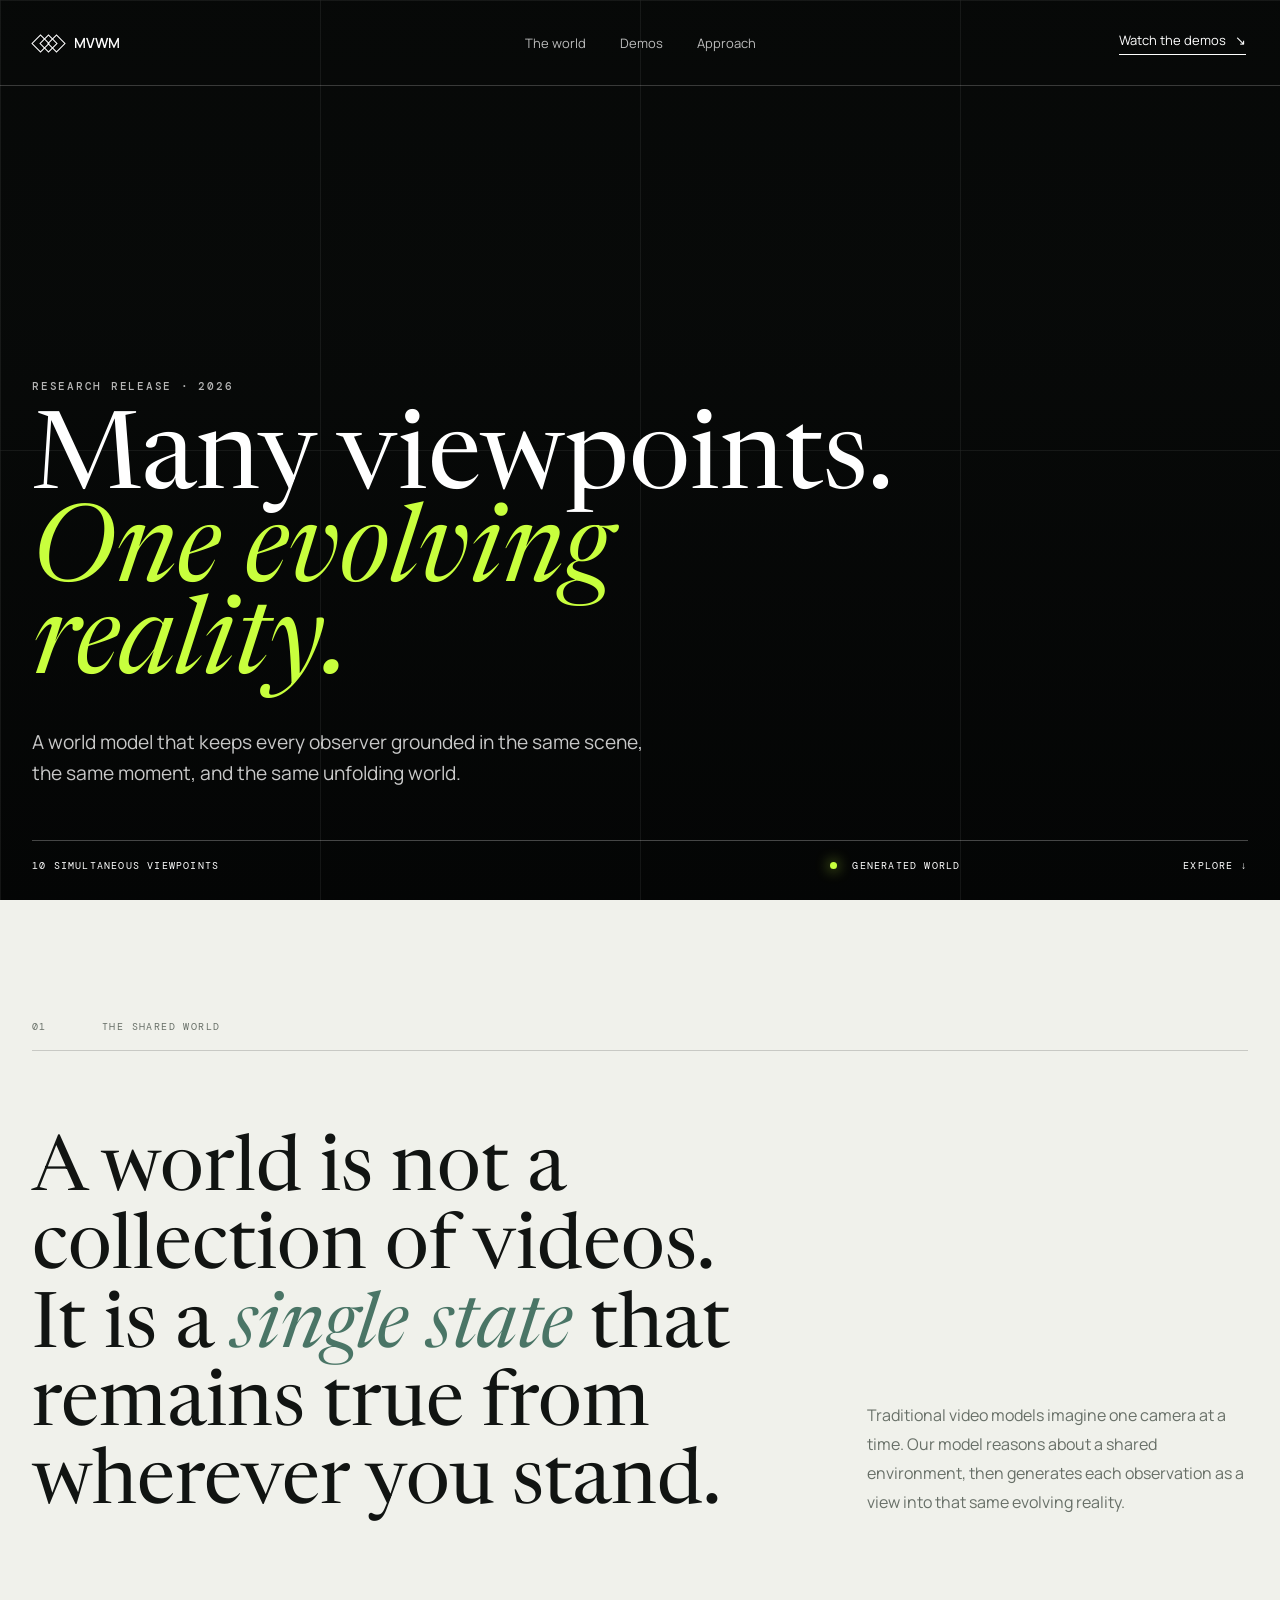
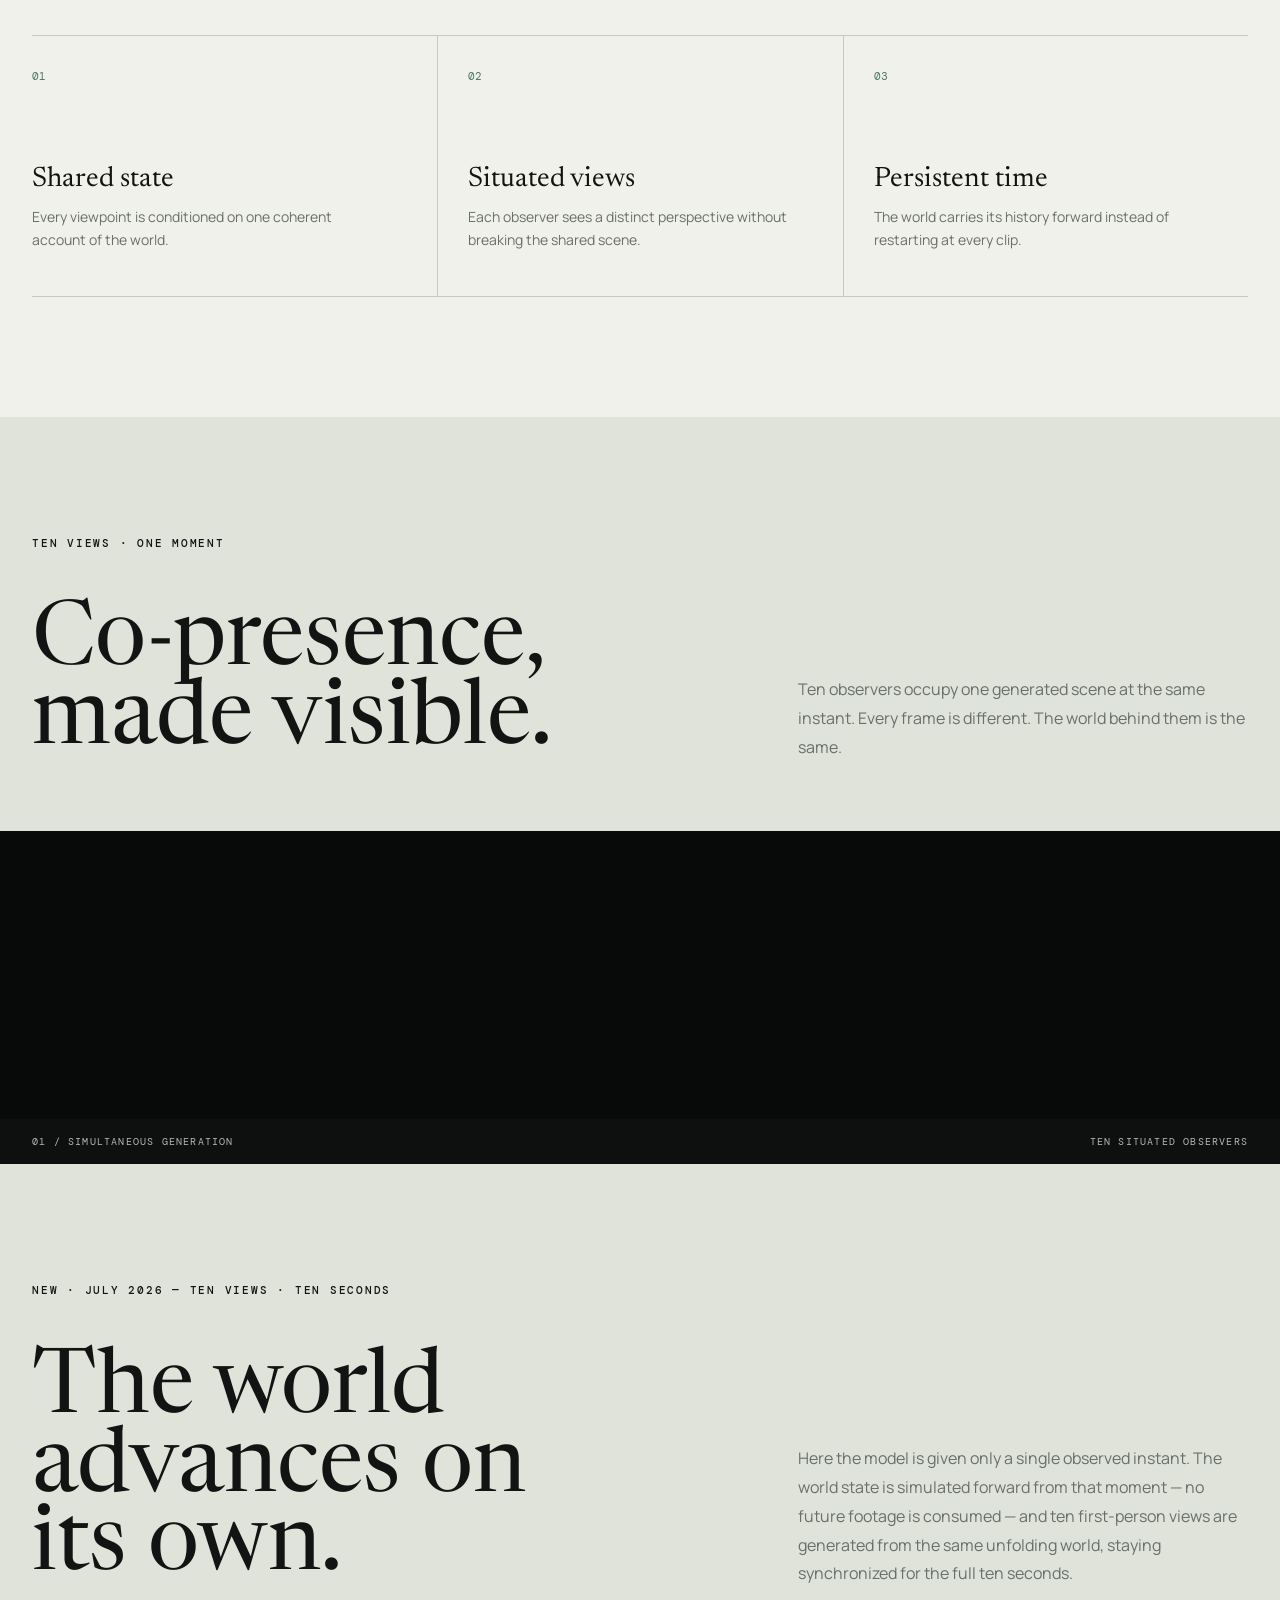
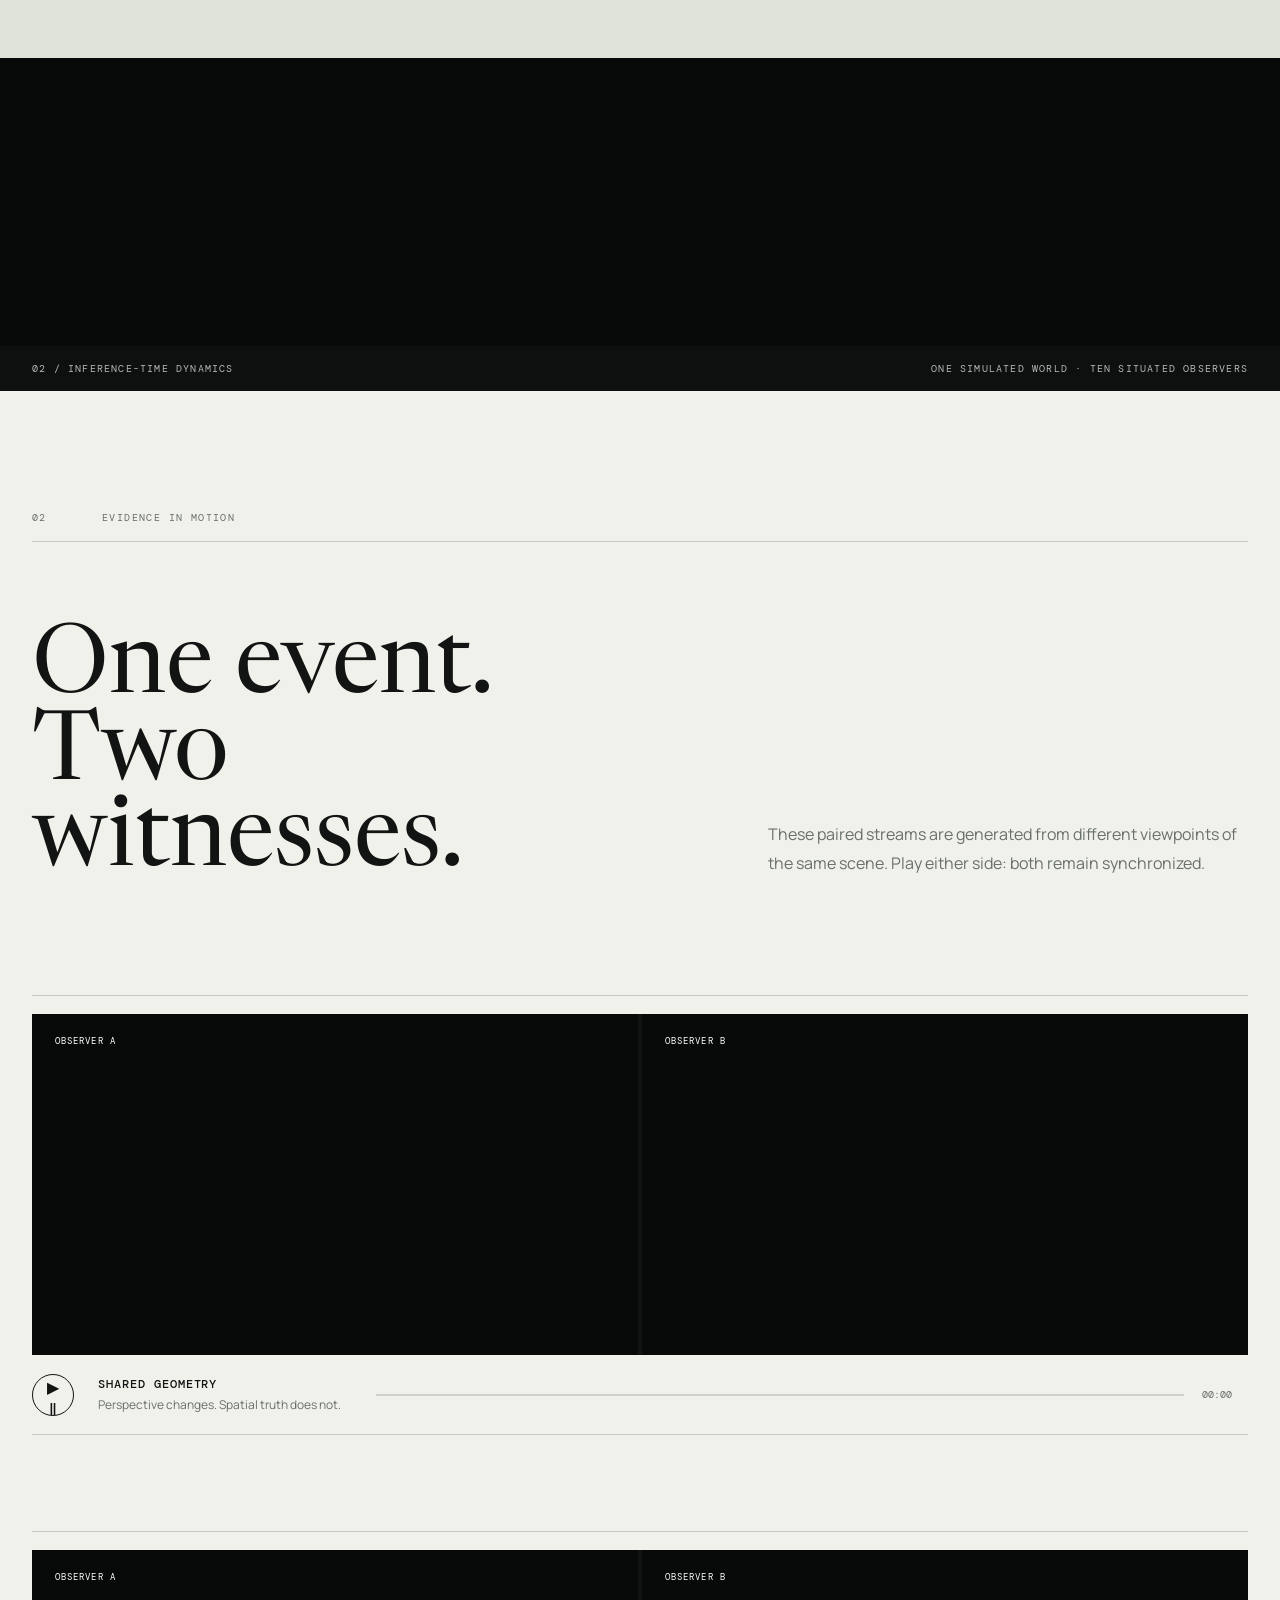
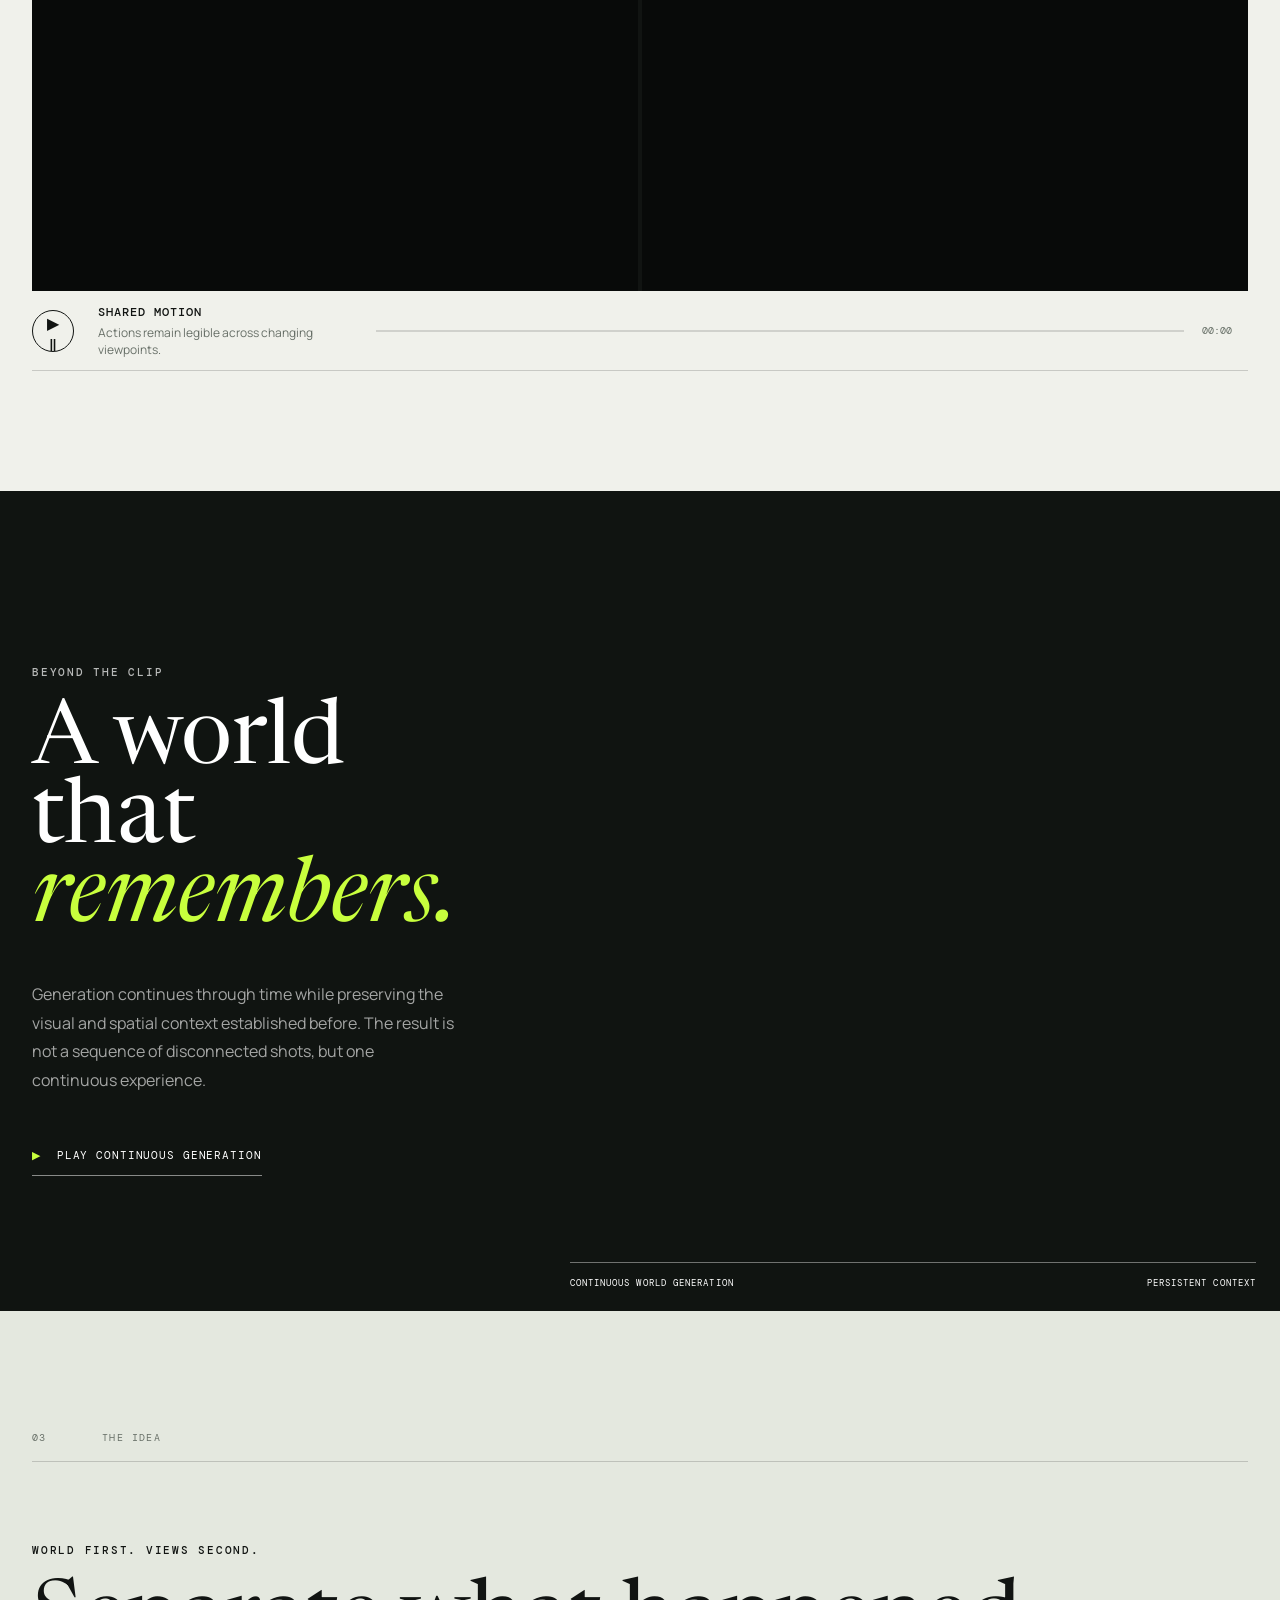
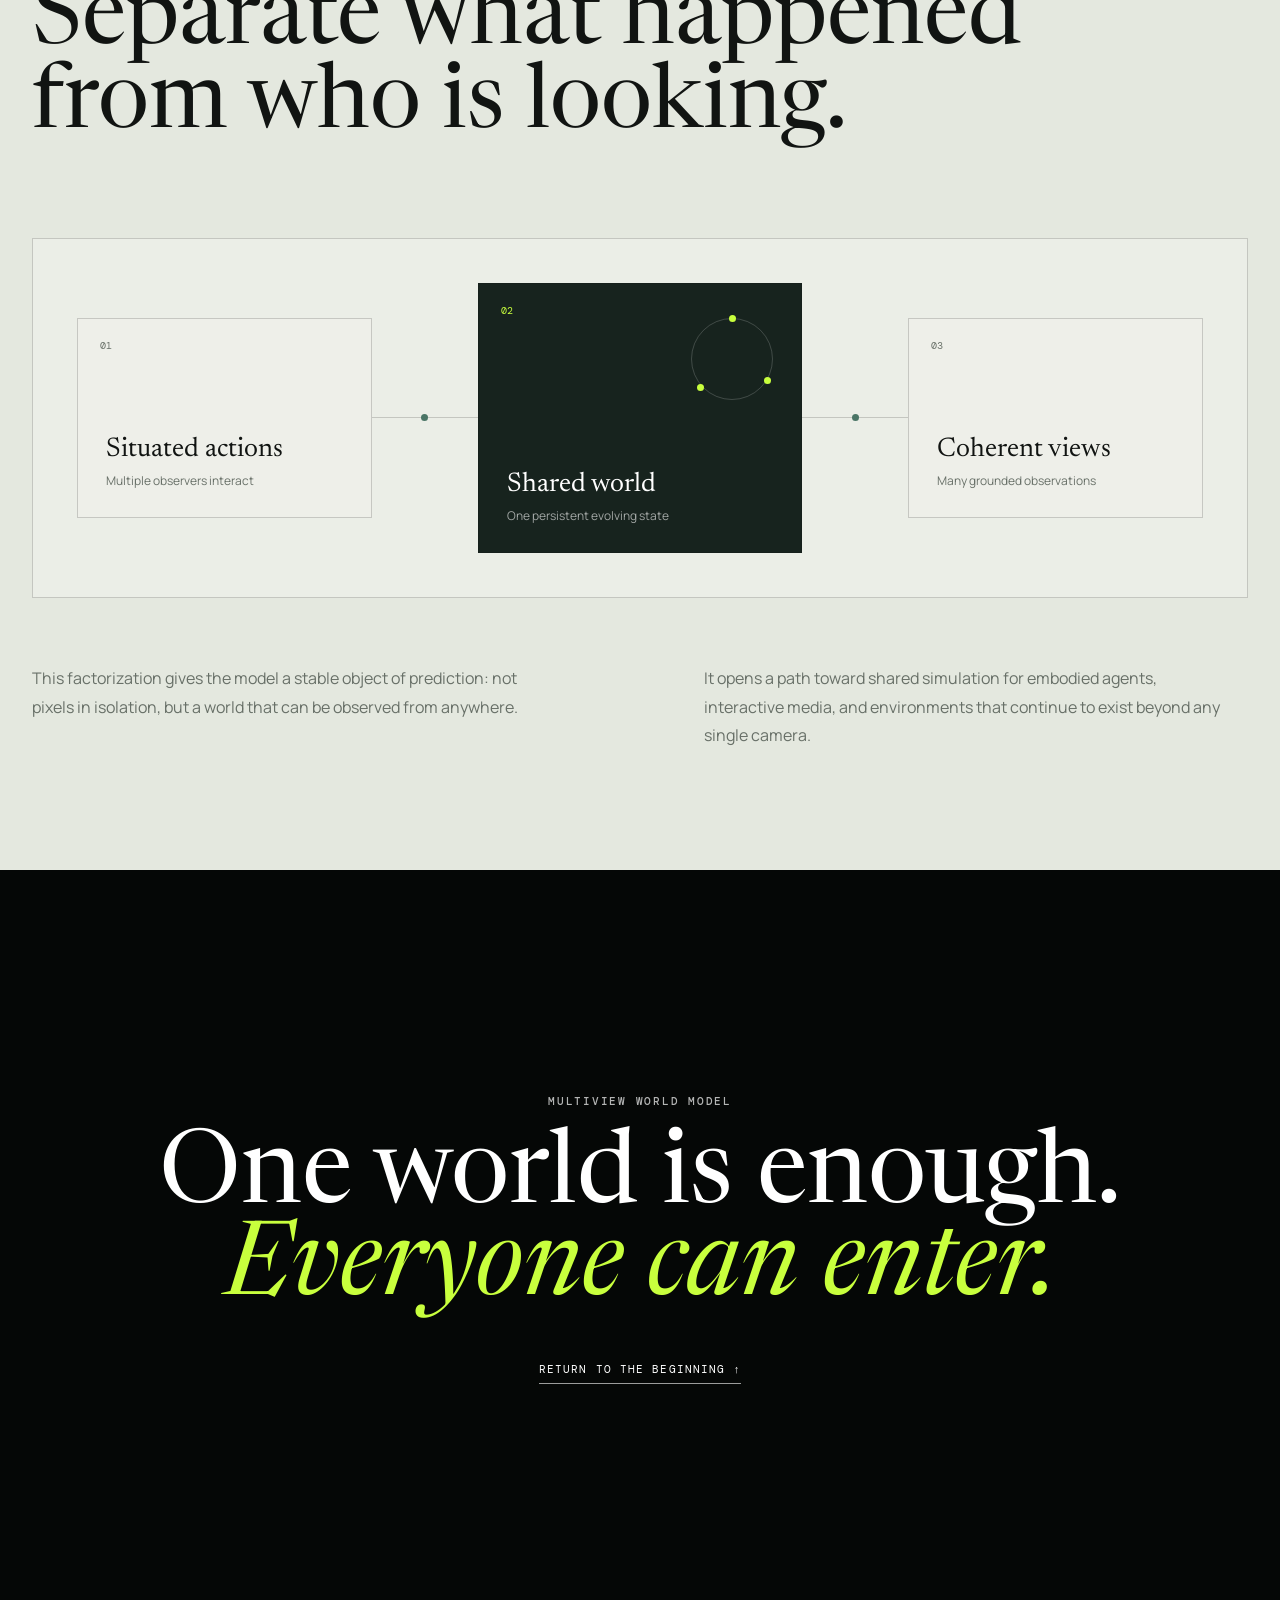
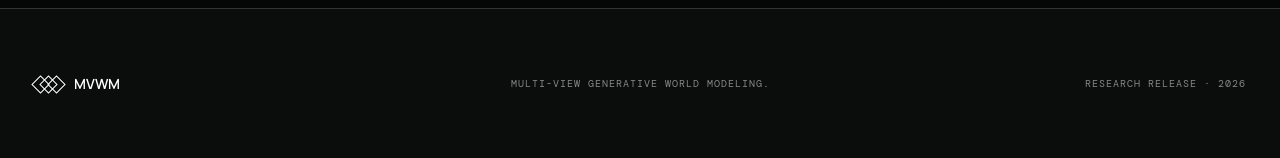
==== index.html @ 12deecea "Add native inference-time dynamics demo: ten synchronized views over ten seconds Co-Authored-By: Cla" ====
<!doctype html>
<html lang="en">
<head>
  <meta charset="utf-8">
  <meta name="viewport" content="width=device-width, initial-scale=1">
  <meta name="theme-color" content="#0b0d0c">
  <meta name="description" content="A multi-view world model that generates coherent observations of one shared, evolving world.">
  <meta property="og:title" content="Multiview World Model">
  <meta property="og:description" content="Many viewpoints. One evolving reality.">
  <meta property="og:type" content="website">
  <title>Multiview World Model — One World, Many Views</title>
  <link rel="stylesheet" href="styles.css">
</head>
<body>
  <header class="nav" aria-label="Primary navigation">
    <a class="wordmark" href="#top" aria-label="Multiview World Model home">
      <span class="mark" aria-hidden="true"><i></i><i></i><i></i></span>
      <span>MVWM</span>
    </a>
    <nav>
      <a href="#world">The world</a>
      <a href="#demos">Demos</a>
      <a href="#approach">Approach</a>
    </nav>
    <a class="nav-cta" href="#demos">Watch the demos <span aria-hidden="true">↘</span></a>
  </header>

  <main id="top">
    <section class="hero" aria-labelledby="hero-title">
      <video class="hero-video" autoplay muted loop playsinline preload="auto">
        <source src="assets/video/ten-views.mp4" type="video/mp4">
      </video>
      <div class="hero-shade"></div>
      <div class="hero-grid" aria-hidden="true"></div>
      <div class="hero-content">
        <p class="kicker light">Research release · 2026</p>
        <h1 id="hero-title">Many viewpoints.<br><em>One evolving reality.</em></h1>
        <p class="hero-copy">A world model that keeps every observer grounded in the same scene, the same moment, and the same unfolding world.</p>
      </div>
      <div class="hero-foot">
        <span>10 simultaneous viewpoints</span>
        <span class="live"><i></i> Generated world</span>
        <a href="#world">Explore <span aria-hidden="true">↓</span></a>
      </div>
    </section>

    <section class="manifesto section-pad" id="world">
      <div class="section-index reveal"><span>01</span><span>The shared world</span></div>
      <div class="manifesto-copy reveal">
        <p class="display">A world is not a collection of videos. It is a <em>single state</em> that remains true from wherever you stand.</p>
        <p class="support">Traditional video models imagine one camera at a time. Our model reasons about a shared environment, then generates each observation as a view into that same evolving reality.</p>
      </div>
      <div class="world-principles reveal">
        <article><span>01</span><h3>Shared state</h3><p>Every viewpoint is conditioned on one coherent account of the world.</p></article>
        <article><span>02</span><h3>Situated views</h3><p>Each observer sees a distinct perspective without breaking the shared scene.</p></article>
        <article><span>03</span><h3>Persistent time</h3><p>The world carries its history forward instead of restarting at every clip.</p></article>
      </div>
    </section>

    <section class="ten-view-feature" aria-label="Ten-view generation demo">
      <div class="feature-heading reveal">
        <p class="kicker">Ten views · One moment</p>
        <h2>Co-presence,<br>made visible.</h2>
        <p>Ten observers occupy one generated scene at the same instant. Every frame is different. The world behind them is the same.</p>
      </div>
      <figure class="wide-film reveal">
        <video autoplay muted loop playsinline preload="metadata">
          <source src="assets/video/ten-views.mp4" type="video/mp4">
        </video>
        <figcaption><span>01 / Simultaneous generation</span><span>Ten situated observers</span></figcaption>
      </figure>
    </section>

    <section class="ten-view-feature" aria-label="Self-advancing world demo">
      <div class="feature-heading reveal">
        <p class="kicker">New · July 2026 — Ten views · Ten seconds</p>
        <h2>The world<br>advances on its own.</h2>
        <p>Here the model is given only a single observed instant. The world state is simulated forward from that moment — no future footage is consumed — and ten first-person views are generated from the same unfolding world, staying synchronized for the full ten seconds.</p>
      </div>
      <figure class="wide-film reveal">
        <video autoplay muted loop playsinline preload="metadata">
          <source src="assets/video/native-dynamics-ten-views.mp4" type="video/mp4">
        </video>
        <figcaption><span>02 / Inference-time dynamics</span><span>One simulated world · Ten situated observers</span></figcaption>
      </figure>
    </section>

    <section class="demo-section section-pad" id="demos">
      <div class="section-index reveal"><span>02</span><span>Evidence in motion</span></div>
      <div class="demo-intro reveal">
        <h2>One event.<br>Two witnesses.</h2>
        <p>These paired streams are generated from different viewpoints of the same scene. Play either side: both remain synchronized.</p>
      </div>

      <article class="sync-demo reveal" data-sync-group>
        <div class="film-grid">
          <div class="film"><video muted loop playsinline preload="metadata"><source src="assets/video/shared-scene-a.mp4" type="video/mp4"></video><span>Observer A</span></div>
          <div class="film"><video muted loop playsinline preload="metadata"><source src="assets/video/shared-scene-b.mp4" type="video/mp4"></video><span>Observer B</span></div>
        </div>
        <div class="film-controls">
          <button class="play-button" type="button" aria-label="Play synchronized scene"><span class="play-icon">▶</span><span class="pause-icon">Ⅱ</span></button>
          <div><b>Shared geometry</b><span>Perspective changes. Spatial truth does not.</span></div>
          <div class="timeline"><i></i></div>
          <time>00:00</time>
        </div>
      </article>

      <article class="sync-demo reveal" data-sync-group>
        <div class="film-grid">
          <div class="film"><video muted loop playsinline preload="metadata"><source src="assets/video/shared-motion-a.mp4" type="video/mp4"></video><span>Observer A</span></div>
          <div class="film"><video muted loop playsinline preload="metadata"><source src="assets/video/shared-motion-b.mp4" type="video/mp4"></video><span>Observer B</span></div>
        </div>
        <div class="film-controls">
          <button class="play-button" type="button" aria-label="Play synchronized motion"><span class="play-icon">▶</span><span class="pause-icon">Ⅱ</span></button>
          <div><b>Shared motion</b><span>Actions remain legible across changing viewpoints.</span></div>
          <div class="timeline"><i></i></div>
          <time>00:00</time>
        </div>
      </article>
    </section>

    <section class="memory-section">
      <div class="memory-copy reveal">
        <p class="kicker light">Beyond the clip</p>
        <h2>A world that<br><em>remembers.</em></h2>
        <p>Generation continues through time while preserving the visual and spatial context established before. The result is not a sequence of disconnected shots, but one continuous experience.</p>
        <button class="inline-play" type="button" data-video-toggle="memory-video"><span>▶</span> Play continuous generation</button>
      </div>
      <div class="memory-film reveal">
        <video id="memory-video" muted loop playsinline preload="metadata">
          <source src="assets/video/continuous-world.mp4" type="video/mp4">
        </video>
        <div class="film-label"><span>Continuous world generation</span><span>Persistent context</span></div>
      </div>
    </section>

    <section class="approach section-pad" id="approach">
      <div class="section-index reveal"><span>03</span><span>The idea</span></div>
      <div class="approach-title reveal">
        <p class="kicker">World first. Views second.</p>
        <h2>Separate what happened<br>from who is looking.</h2>
      </div>
      <div class="system-map reveal" aria-label="Conceptual system diagram">
        <div class="map-node inputs"><small>01</small><b>Situated actions</b><span>Multiple observers interact</span></div>
        <div class="map-line"><i></i></div>
        <div class="map-node core"><small>02</small><b>Shared world</b><span>One persistent evolving state</span><div class="orbit"><i></i><i></i><i></i></div></div>
        <div class="map-line"><i></i></div>
        <div class="map-node outputs"><small>03</small><b>Coherent views</b><span>Many grounded observations</span></div>
      </div>
      <div class="approach-note reveal">
        <p>This factorization gives the model a stable object of prediction: not pixels in isolation, but a world that can be observed from anywhere.</p>
        <p>It opens a path toward shared simulation for embodied agents, interactive media, and environments that continue to exist beyond any single camera.</p>
      </div>
    </section>

    <section class="closing">
      <video autoplay muted loop playsinline preload="metadata"><source src="assets/video/ten-views.mp4" type="video/mp4"></video>
      <div class="closing-shade"></div>
      <div class="closing-copy reveal">
        <p class="kicker light">Multiview World Model</p>
        <h2>One world is enough.<br><em>Everyone can enter.</em></h2>
        <a href="#top">Return to the beginning <span aria-hidden="true">↑</span></a>
      </div>
    </section>
  </main>

  <footer>
    <a class="wordmark" href="#top"><span class="mark" aria-hidden="true"><i></i><i></i><i></i></span><span>MVWM</span></a>
    <p>Multi-view generative world modeling.</p>
    <p>Research release · 2026</p>
  </footer>
  <script src="script.js"></script>
</body>
</html>
---- styles.css ----
@import url('https://fonts.googleapis.com/css2?family=DM+Mono:wght@300;400;500&family=Manrope:wght@400;500;600&family=Newsreader:ital,opsz,wght@0,6..72,400;1,6..72,400&display=swap');

:root {
  --ink: #111412;
  --paper: #f0f1eb;
  --paper-2: #e4e8df;
  --acid: #c8ff3d;
  --mint: #71b69d;
  --line: rgba(17, 20, 18, .18);
  --muted: #687068;
  --serif: "Newsreader", Georgia, serif;
  --sans: "Manrope", Arial, sans-serif;
  --mono: "DM Mono", monospace;
}

* { box-sizing: border-box; }
html { scroll-behavior: smooth; background: var(--ink); }
body { margin: 0; overflow-x: hidden; background: var(--paper); color: var(--ink); font-family: var(--sans); letter-spacing: 0; }
body::selection { background: var(--acid); color: var(--ink); }
a { color: inherit; text-decoration: none; }
button { color: inherit; font: inherit; }
video { display: block; width: 100%; }
.section-pad { padding: 120px max(32px, calc((100vw - 1320px) / 2)); }
.kicker { margin: 0 0 24px; font: 500 11px/1.2 var(--mono); letter-spacing: .16em; text-transform: uppercase; }
.kicker.light { color: rgba(255,255,255,.7); }

.nav { position: absolute; inset: 0 0 auto; z-index: 30; height: 86px; padding: 0 34px; display: grid; grid-template-columns: 1fr auto 1fr; align-items: center; color: white; border-bottom: 1px solid rgba(255,255,255,.2); }
.nav nav { display: flex; gap: 34px; font-size: 13px; }
.nav nav a { opacity: .72; transition: opacity .2s; }
.nav nav a:hover { opacity: 1; }
.wordmark { display: inline-flex; align-items: center; gap: 11px; width: fit-content; font: 600 14px var(--sans); }
.mark { position: relative; width: 29px; height: 20px; display: inline-block; }
.mark i { position: absolute; top: 4px; width: 13px; height: 13px; border: 1px solid currentColor; transform: rotate(45deg); }
.mark i:nth-child(1) { left: 0; }.mark i:nth-child(2) { left: 8px; }.mark i:nth-child(3) { left: 16px; }
.nav-cta { justify-self: end; padding-bottom: 5px; border-bottom: 1px solid currentColor; font-size: 13px; }
.nav-cta span { margin-left: 6px; }

.hero { position: relative; min-height: 100svh; display: flex; align-items: flex-end; overflow: hidden; background: #080a09; color: white; }
.hero-video { position: absolute; inset: 0; height: 100%; object-fit: cover; object-position: center; transform: scale(1.04); }
.hero-shade { position: absolute; inset: 0; background: linear-gradient(180deg, rgba(3,4,4,.24), rgba(3,4,4,.08) 34%, rgba(3,4,4,.8)); }
.hero-grid { position: absolute; inset: 0; opacity: .13; background-image: linear-gradient(rgba(255,255,255,.5) 1px, transparent 1px), linear-gradient(90deg, rgba(255,255,255,.5) 1px, transparent 1px); background-size: 25% 50%; }
.hero-content { position: relative; z-index: 2; width: min(920px, calc(100% - 64px)); margin: 0 32px 110px; }
.hero h1 { margin: 0; max-width: 980px; font: 400 clamp(58px, 8.4vw, 128px)/.86 var(--serif); letter-spacing: 0; }
.hero h1 em, .closing h2 em, .memory-copy h2 em { color: var(--acid); font-weight: 400; }
.hero-copy { max-width: 620px; margin: 32px 0 0; color: rgba(255,255,255,.78); font-size: clamp(15px, 1.5vw, 20px); line-height: 1.65; }
.hero-foot { position: absolute; z-index: 3; inset: auto 32px 28px; display: grid; grid-template-columns: 1fr 1fr auto; padding-top: 18px; border-top: 1px solid rgba(255,255,255,.26); font: 400 10px var(--mono); letter-spacing: .12em; text-transform: uppercase; }
.hero-foot .live { justify-self: center; }.live i { display: inline-block; width: 7px; height: 7px; margin-right: 8px; border-radius: 50%; background: var(--acid); box-shadow: 0 0 14px var(--acid); }

.section-index { display: grid; grid-template-columns: 70px 1fr; padding-bottom: 17px; border-bottom: 1px solid var(--line); color: var(--muted); font: 400 10px var(--mono); letter-spacing: .14em; text-transform: uppercase; }
.manifesto { background: var(--paper); }
.manifesto-copy { display: grid; grid-template-columns: 1fr .52fr; gap: 8vw; align-items: end; padding: 82px 0 110px; }
.display { margin: 0; font: 400 clamp(42px, 6vw, 86px)/1.02 var(--serif); }
.display em { color: #4a7566; font-weight: 400; }
.support { margin: 0 0 8px; color: var(--muted); font-size: 16px; line-height: 1.8; }
.world-principles { display: grid; grid-template-columns: repeat(3, 1fr); border-top: 1px solid var(--line); border-bottom: 1px solid var(--line); }
.world-principles article { min-height: 260px; padding: 27px 30px 30px 0; }
.world-principles article + article { padding-left: 30px; border-left: 1px solid var(--line); }
.world-principles span { color: #4a7566; font: 400 11px var(--mono); }
.world-principles h3 { margin: 80px 0 12px; font: 400 28px var(--serif); }
.world-principles p { max-width: 330px; margin: 0; color: var(--muted); font-size: 14px; line-height: 1.7; }

.ten-view-feature { padding: 120px 0 0; overflow: hidden; background: #dfe3da; }
.feature-heading { width: min(1260px, calc(100% - 64px)); margin: 0 auto 70px; display: grid; grid-template-columns: 1fr 1fr; align-items: end; gap: 30px; }
.feature-heading .kicker { grid-column: 1 / -1; }
.feature-heading h2 { margin: 0; font: 400 clamp(56px, 7vw, 102px)/.88 var(--serif); }
.feature-heading > p:last-child { max-width: 450px; justify-self: end; margin: 0; color: var(--muted); font-size: 16px; line-height: 1.8; }
.wide-film { margin: 0; background: #080a09; }
.wide-film video { min-height: 280px; aspect-ratio: 40 / 9; object-fit: cover; }
.wide-film figcaption { display: flex; justify-content: space-between; padding: 16px 32px; color: rgba(255,255,255,.7); background: #0d100e; font: 400 10px var(--mono); letter-spacing: .12em; text-transform: uppercase; }

.demo-section { background: var(--paper); }
.demo-intro { display: grid; grid-template-columns: 1fr 1fr; align-items: end; gap: 30px; padding: 84px 0 70px; }
.demo-intro h2 { margin: 0; font: 400 clamp(60px, 7.5vw, 108px)/.9 var(--serif); }
.demo-intro p { max-width: 480px; justify-self: end; margin: 0 0 8px; color: var(--muted); line-height: 1.8; }
.sync-demo { margin-top: 40px; border-top: 1px solid var(--line); padding-top: 18px; }
.sync-demo + .sync-demo { margin-top: 96px; }
.film-grid { display: grid; grid-template-columns: 1fr 1fr; gap: 4px; background: var(--ink); }
.film { position: relative; overflow: hidden; aspect-ratio: 16 / 9; background: #080a09; }
.film video { height: 100%; object-fit: cover; }
.film > span { position: absolute; top: 14px; left: 14px; padding: 7px 9px; color: white; background: rgba(8,10,9,.7); backdrop-filter: blur(8px); font: 400 9px var(--mono); letter-spacing: .12em; text-transform: uppercase; }
.film-controls { min-height: 80px; display: grid; grid-template-columns: 48px 260px 1fr 46px; gap: 18px; align-items: center; border-bottom: 1px solid var(--line); }
.play-button { width: 42px; height: 42px; border: 1px solid var(--ink); border-radius: 50%; background: transparent; cursor: pointer; }
.pause-icon, .is-playing .play-icon { display: none; }.is-playing .pause-icon { display: inline; }
.film-controls b, .film-controls span { display: block; }.film-controls b { font: 500 12px var(--mono); text-transform: uppercase; letter-spacing: .08em; }.film-controls div > span { margin-top: 4px; color: var(--muted); font-size: 12px; }
.timeline { height: 2px; background: rgba(17,20,18,.14); }.timeline i { display: block; width: 0; height: 100%; background: var(--ink); }
.film-controls time { color: var(--muted); font: 400 10px var(--mono); }

.memory-section { min-height: 820px; display: grid; grid-template-columns: .78fr 1.22fr; color: white; background: #101411; }
.memory-copy { padding: 120px 7vw 80px max(32px, calc((100vw - 1320px) / 2)); display: flex; flex-direction: column; justify-content: center; }
.memory-copy h2 { margin: 0; font: 400 clamp(58px, 7vw, 104px)/.88 var(--serif); }.memory-copy > p:not(.kicker) { max-width: 470px; margin: 40px 0; color: rgba(255,255,255,.62); line-height: 1.8; }
.inline-play { width: fit-content; padding: 13px 0; border: 0; border-bottom: 1px solid rgba(255,255,255,.5); background: transparent; cursor: pointer; font: 400 11px var(--mono); letter-spacing: .08em; text-transform: uppercase; }.inline-play span { margin-right: 8px; color: var(--acid); }
.memory-film { position: relative; min-width: 0; overflow: hidden; }.memory-film video { width: 100%; height: 100%; object-fit: cover; }.film-label { position: absolute; inset: auto 24px 22px; display: flex; justify-content: space-between; padding-top: 14px; border-top: 1px solid rgba(255,255,255,.4); font: 400 9px var(--mono); letter-spacing: .12em; text-transform: uppercase; }

.approach { background: var(--paper-2); }
.approach-title { padding: 82px 0 90px; }.approach-title h2 { margin: 0; max-width: 1100px; font: 400 clamp(54px, 7vw, 100px)/.93 var(--serif); }
.system-map { display: grid; grid-template-columns: 1fr .36fr 1.1fr .36fr 1fr; align-items: center; min-height: 350px; padding: 44px; border: 1px solid var(--line); background: rgba(255,255,255,.25); }
.map-node { position: relative; min-height: 200px; display: flex; flex-direction: column; justify-content: flex-end; padding: 28px; border: 1px solid var(--line); background: rgba(240,241,235,.6); }
.map-node small { position: absolute; top: 20px; left: 22px; color: var(--muted); font: 400 10px var(--mono); }.map-node b { font: 400 27px var(--serif); }.map-node span { margin-top: 9px; color: var(--muted); font-size: 12px; }
.map-node.core { min-height: 270px; color: white; background: #17231e; }.map-node.core span { color: rgba(255,255,255,.6); }.map-node.core small { color: var(--acid); }
.map-line { height: 1px; background: var(--line); }.map-line i { display: block; width: 7px; height: 7px; margin: -3px auto 0; border-radius: 50%; background: #4a7566; }
.orbit { position: absolute; top: 34px; right: 28px; width: 82px; height: 82px; border: 1px solid rgba(255,255,255,.18); border-radius: 50%; animation: spin 12s linear infinite; }.orbit i { position: absolute; width: 7px; height: 7px; border-radius: 50%; background: var(--acid); }.orbit i:nth-child(1){top:-4px;left:37px}.orbit i:nth-child(2){bottom:8px;left:5px}.orbit i:nth-child(3){right:1px;bottom:15px}@keyframes spin{to{transform:rotate(360deg)}}
.approach-note { display: grid; grid-template-columns: 1fr 1fr; gap: 10vw; margin-top: 66px; }.approach-note p { margin: 0; max-width: 520px; color: var(--muted); font-size: 16px; line-height: 1.8; }

.closing { position: relative; min-height: 82svh; display: flex; align-items: center; justify-content: center; overflow: hidden; color: white; background: #080a09; text-align: center; }.closing > video { position: absolute; inset: 0; height: 100%; object-fit: cover; transform: scale(1.04); }.closing-shade { position: absolute; inset: 0; background: rgba(4,6,5,.68); }.closing-copy { position: relative; z-index: 2; padding: 80px 24px; }.closing h2 { margin: 0; font: 400 clamp(58px, 8vw, 118px)/.9 var(--serif); }.closing a { display: inline-block; margin-top: 46px; padding-bottom: 7px; border-bottom: 1px solid rgba(255,255,255,.6); font: 400 11px var(--mono); letter-spacing: .1em; text-transform: uppercase; }
footer { min-height: 150px; display: grid; grid-template-columns: 1fr 1fr 1fr; align-items: center; padding: 30px 34px; color: white; background: #0b0d0c; border-top: 1px solid rgba(255,255,255,.16); }footer p { margin: 0; color: rgba(255,255,255,.5); font: 400 10px var(--mono); letter-spacing: .1em; text-transform: uppercase; }footer p:nth-child(2){text-align:center}footer p:last-child{text-align:right}

.reveal { opacity: 0; transform: translateY(28px); transition: opacity .8s ease, transform .8s ease; }.reveal.visible { opacity: 1; transform: none; }
@media (prefers-reduced-motion: reduce) { html{scroll-behavior:auto}.reveal{opacity:1;transform:none;transition:none}.orbit{animation:none} }

@media (max-width: 800px) {
  .section-pad { padding: 88px 20px; }
  .nav { height: 68px; padding: 0 20px; grid-template-columns: 1fr auto; }.nav nav{display:none}.nav-cta{font-size:11px}
  .hero-content { width: calc(100% - 40px); margin: 0 20px 112px; }.hero h1{font-size:clamp(53px,16vw,78px)}.hero-copy{max-width:480px;font-size:14px}.hero-foot{inset:auto 20px 22px;grid-template-columns:1fr auto}.hero-foot .live{display:none}
  .manifesto-copy,.feature-heading,.demo-intro,.memory-section,.approach-note { grid-template-columns: 1fr; }.manifesto-copy{gap:34px;padding:60px 0 80px}.display{font-size:48px}.world-principles{grid-template-columns:1fr}.world-principles article{min-height:190px;padding:24px 0}.world-principles article+article{padding-left:0;border-left:0;border-top:1px solid var(--line)}.world-principles h3{margin-top:44px}
  .ten-view-feature{padding-top:88px}.feature-heading{width:calc(100% - 40px);gap:30px;margin-bottom:50px}.feature-heading h2{font-size:64px}.feature-heading>p:last-child{justify-self:start}.wide-film video{aspect-ratio:2/1}.wide-film figcaption{padding:14px 20px}.wide-film figcaption span:last-child{display:none}
  .demo-intro{gap:30px;padding:60px 0 40px}.demo-intro h2{font-size:68px}.demo-intro p{justify-self:start}.film-grid{grid-template-columns:1fr}.film-controls{grid-template-columns:46px 1fr 42px}.film-controls .timeline{display:none}.sync-demo+.sync-demo{margin-top:70px}
  .memory-section{min-height:0}.memory-copy{padding:90px 20px}.memory-copy h2{font-size:66px}.memory-film{min-height:58vw}
  .approach-title{padding:60px 0}.approach-title h2{font-size:56px}.system-map{grid-template-columns:1fr;padding:20px}.map-line{height:48px;width:1px;justify-self:center}.map-line i{margin:20px 0 0 -3px}.map-node,.map-node.core{min-height:180px}.approach-note{gap:28px;margin-top:46px}
  .closing{min-height:72svh}.closing h2{font-size:58px}footer{grid-template-columns:1fr 1fr;min-height:120px;padding:24px 20px}footer p:nth-child(2){display:none}
}
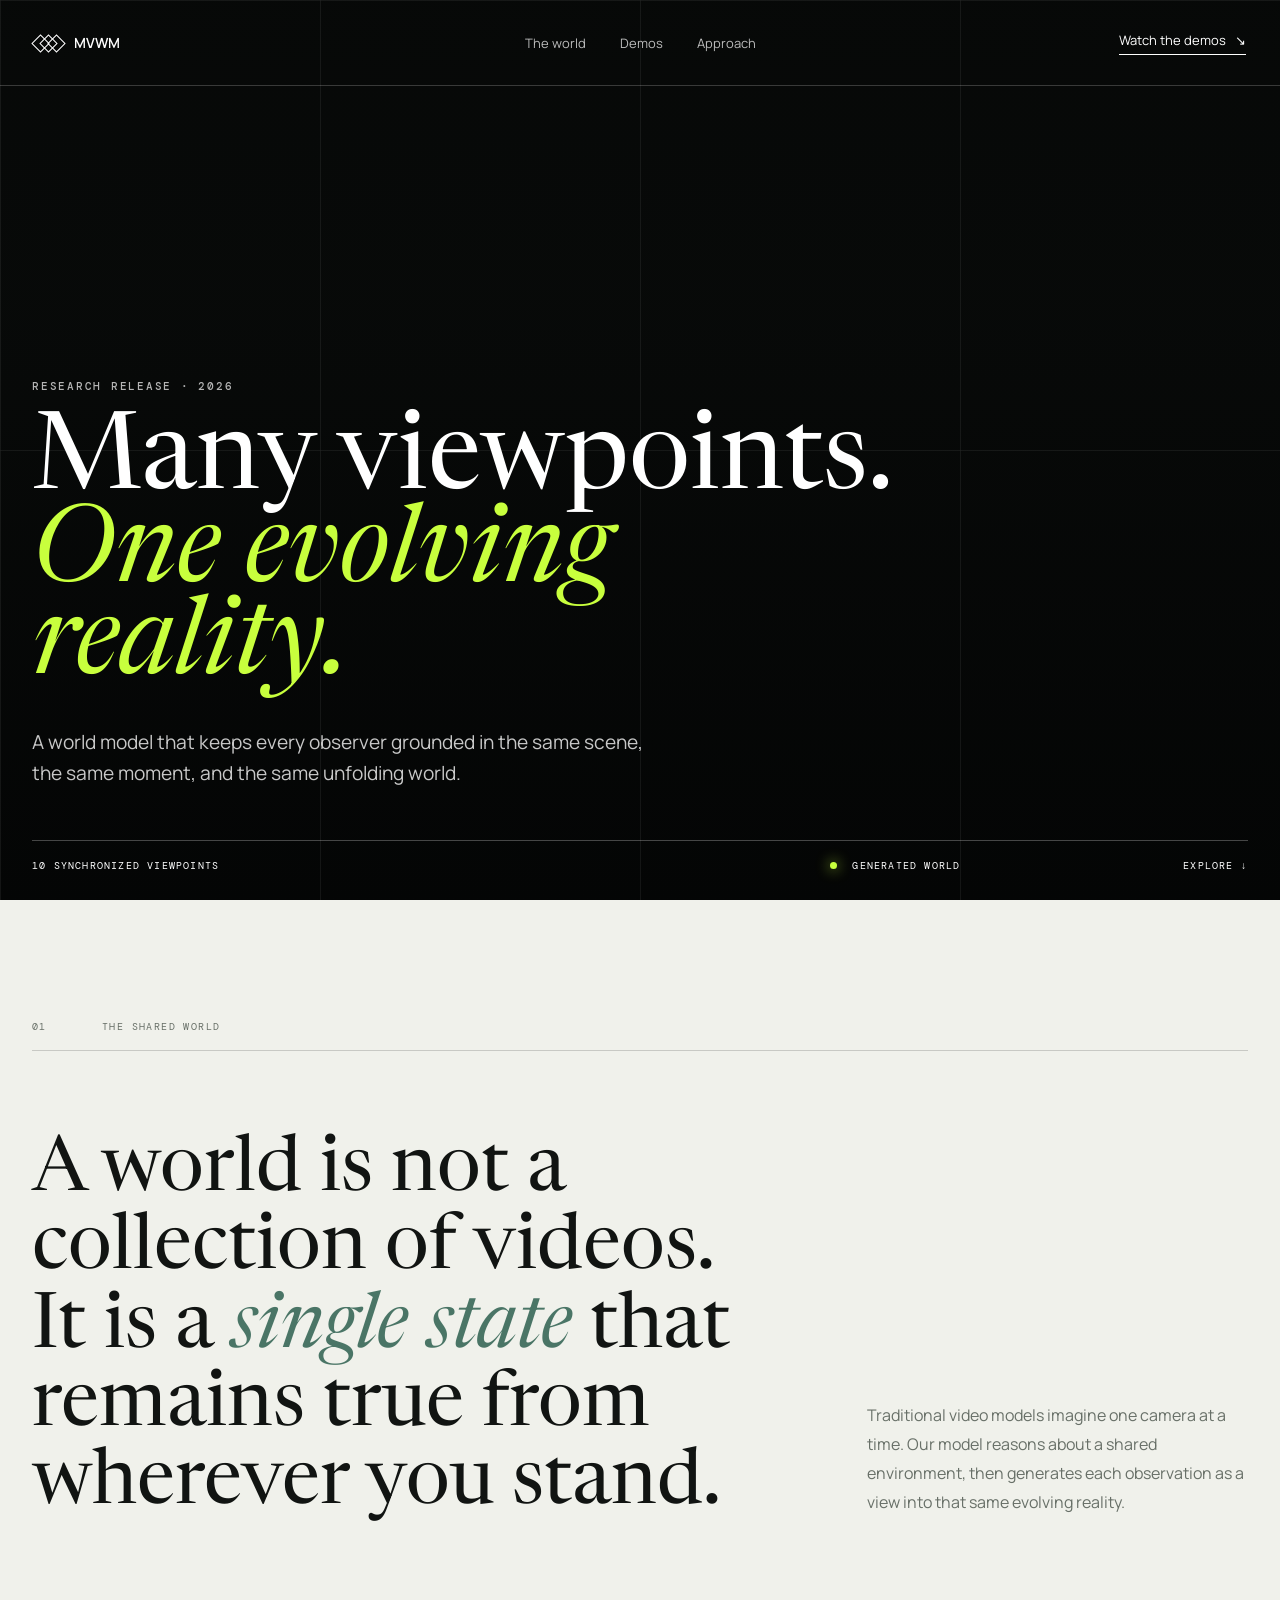
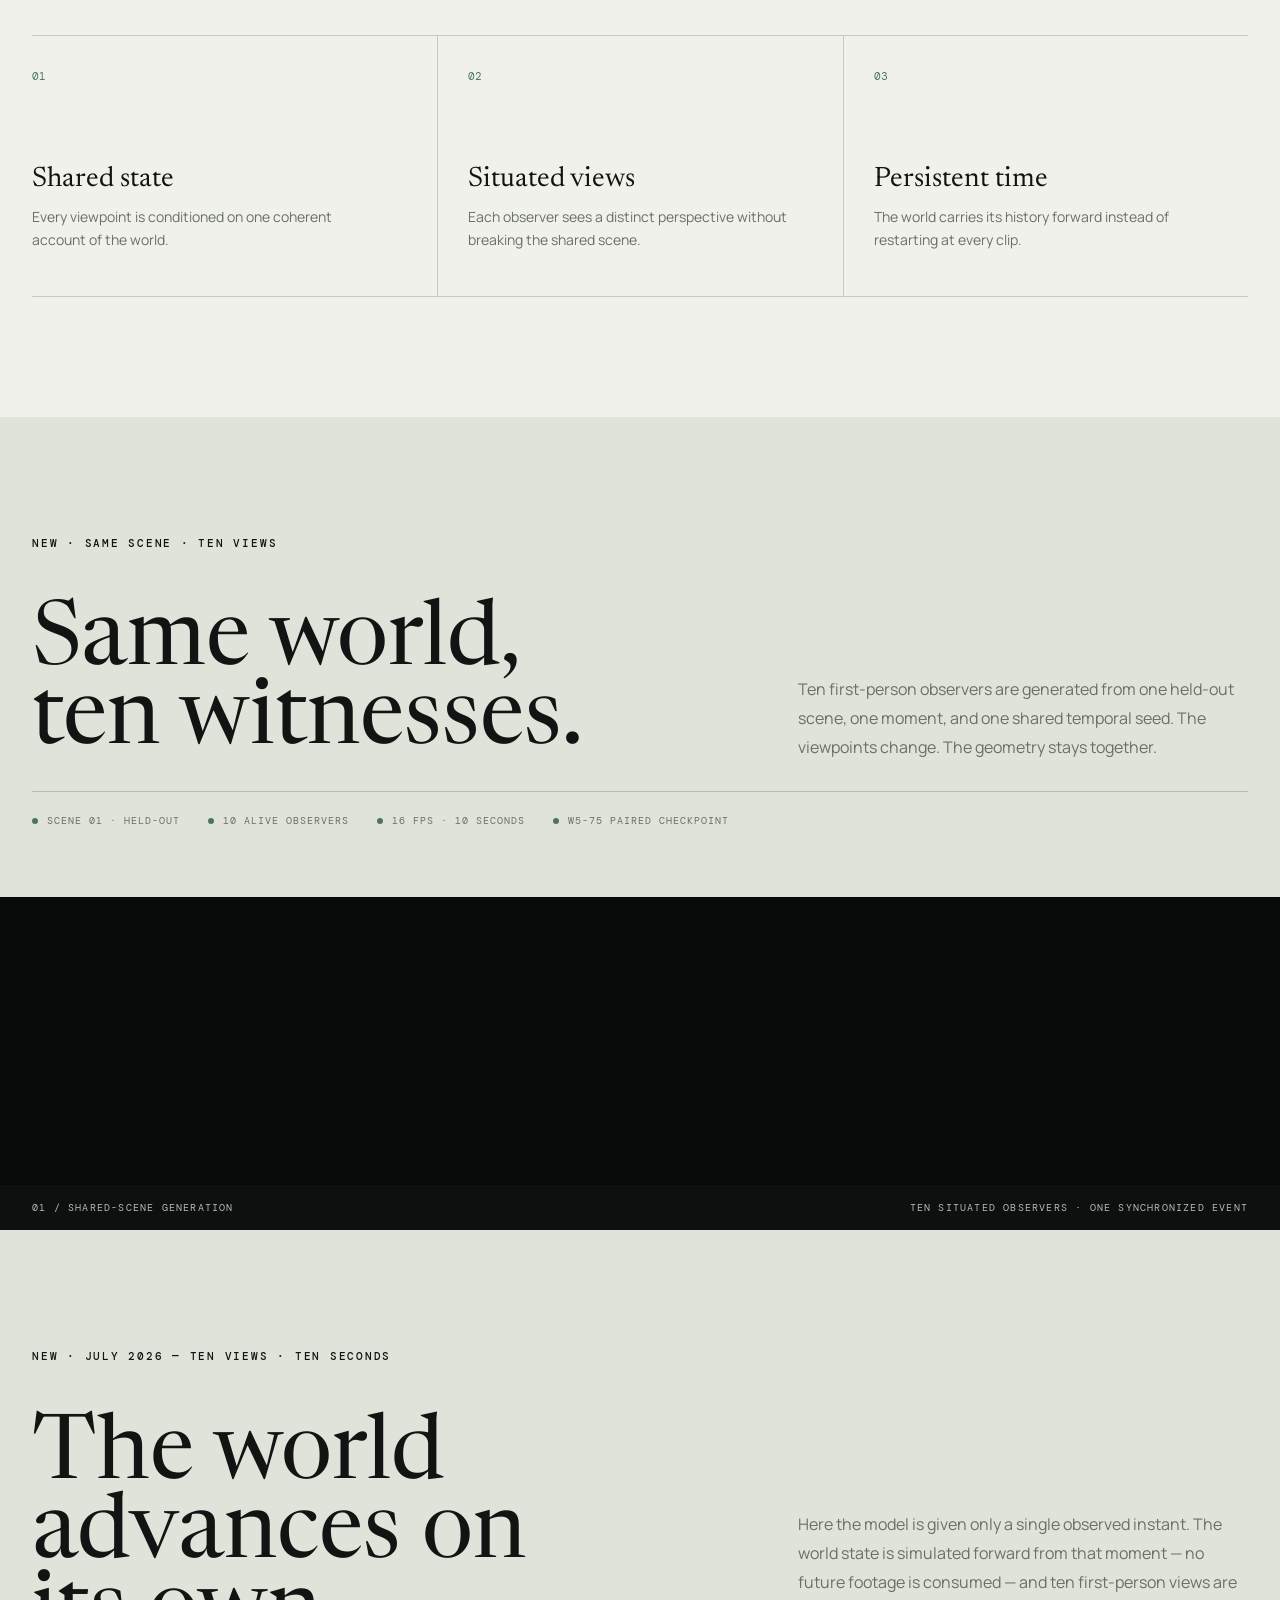
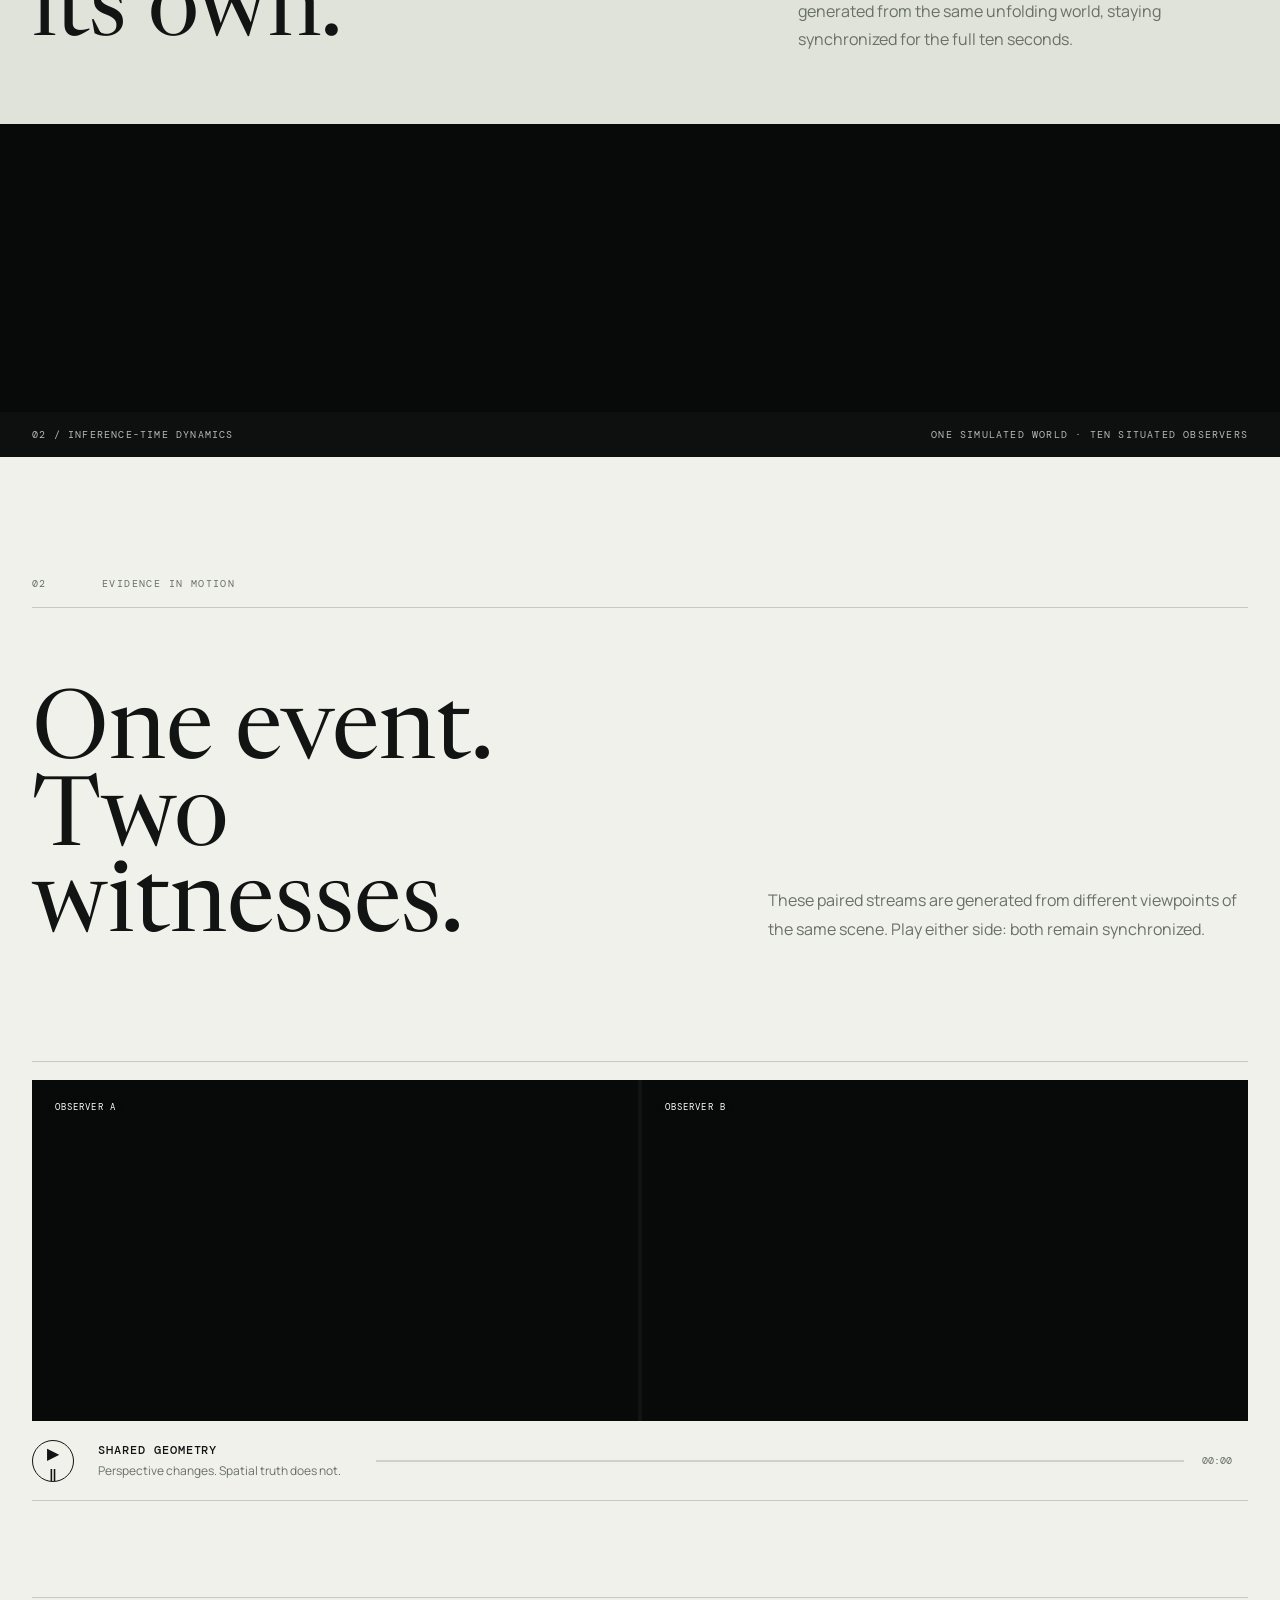
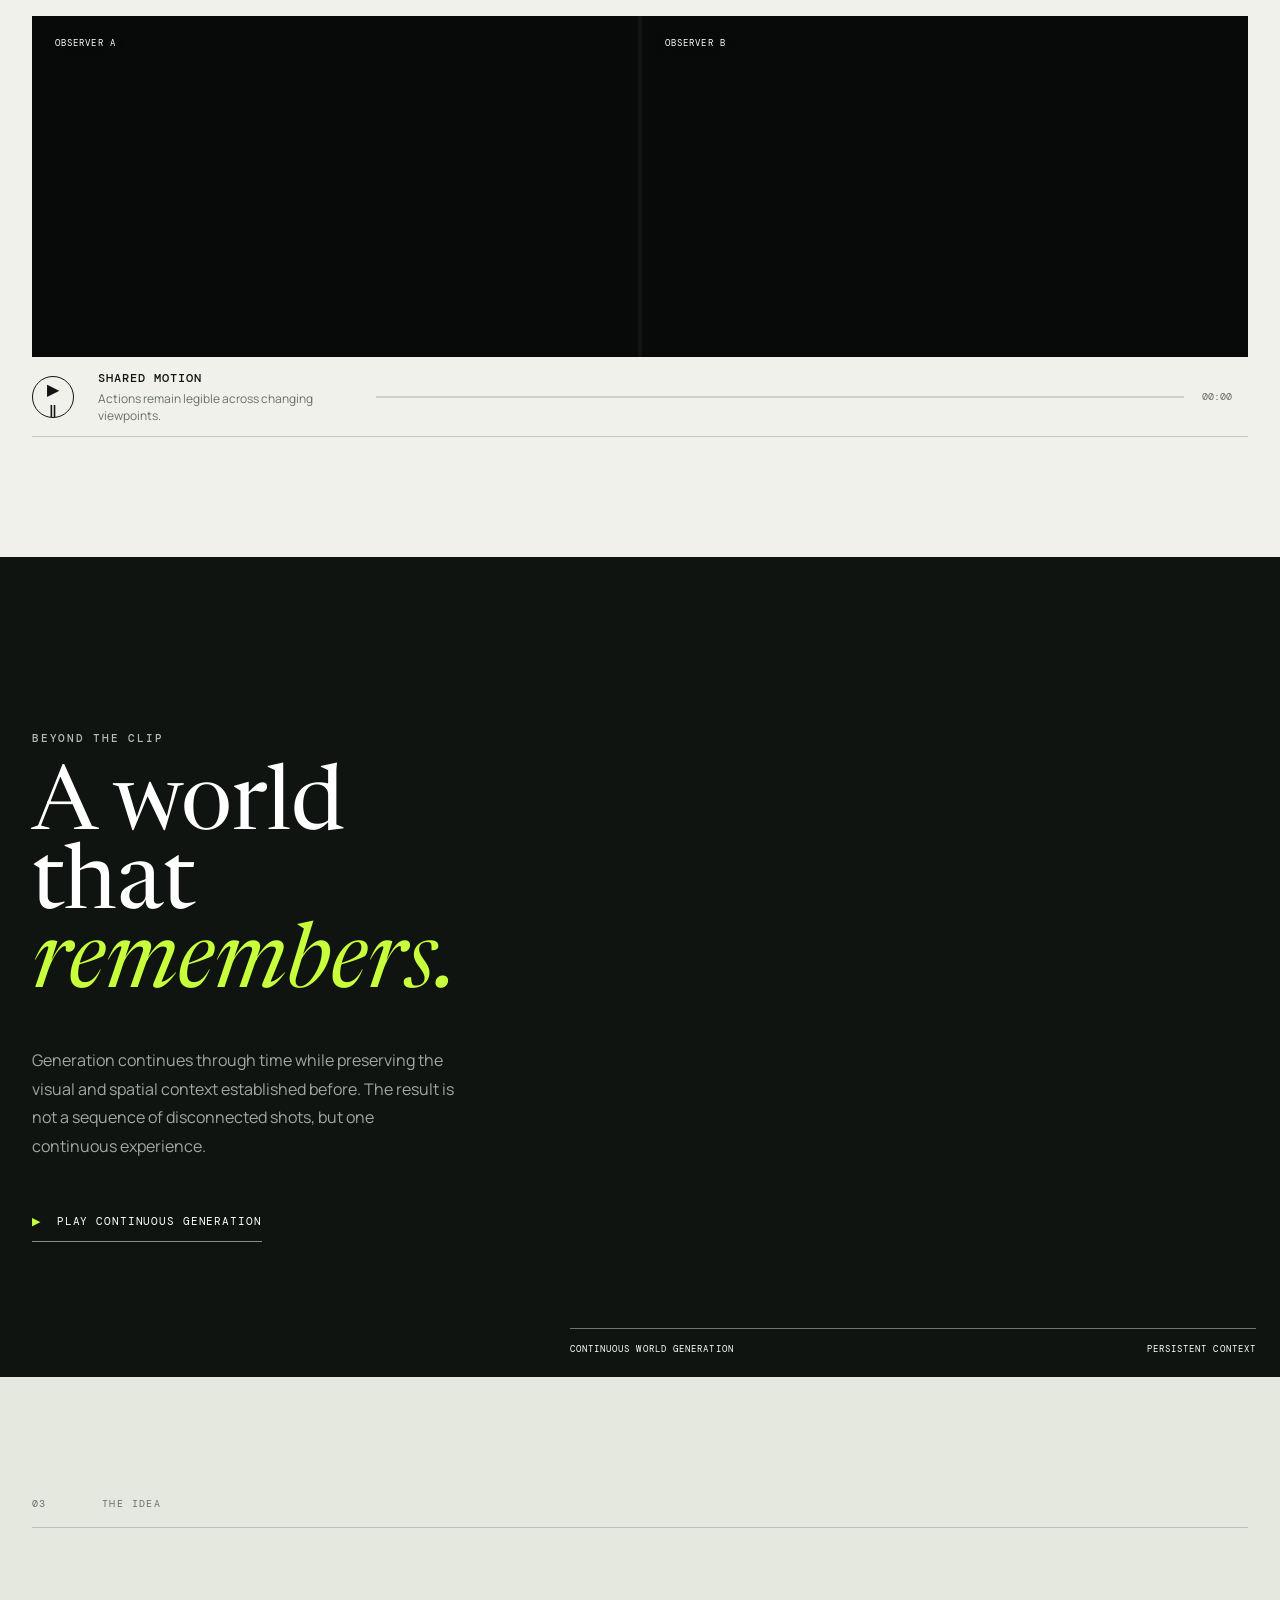
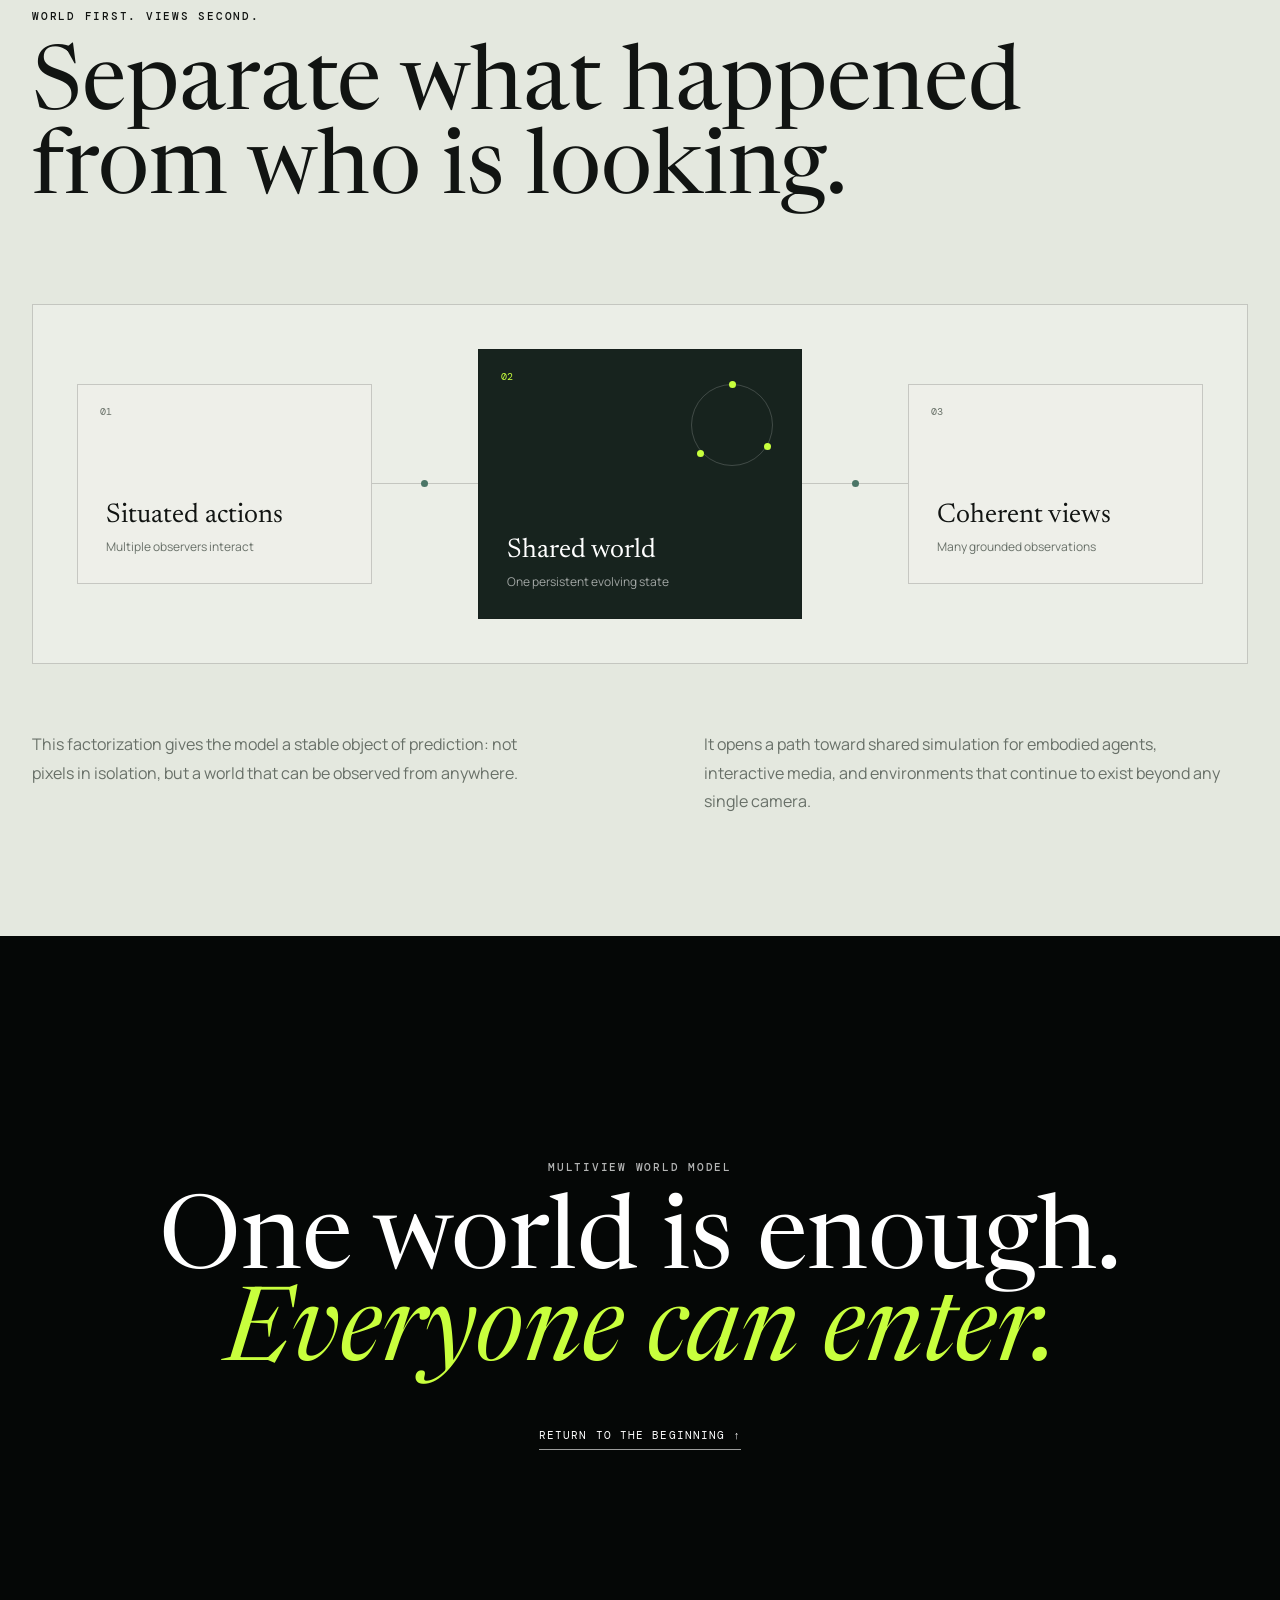
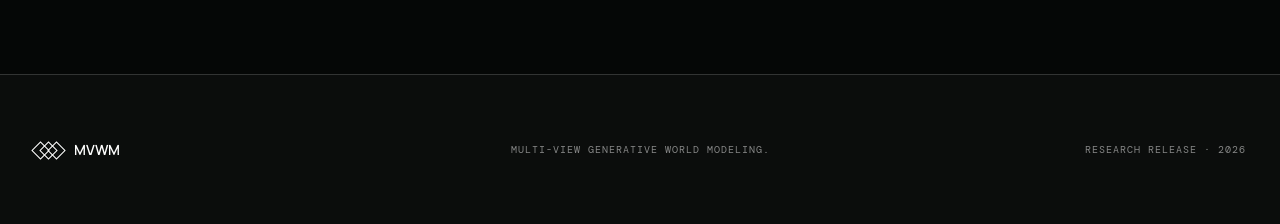
==== commit f37b8057: "feature: feature same-scene ten-view demo on public page" ====
--- a/index.html
+++ b/index.html
@@ -28,7 +28,7 @@
   <main id="top">
     <section class="hero" aria-labelledby="hero-title">
       <video class="hero-video" autoplay muted loop playsinline preload="auto">
-        <source src="assets/video/ten-views.mp4" type="video/mp4">
+        <source src="assets/video/same-scene-ten-views.mp4" type="video/mp4">
       </video>
       <div class="hero-shade"></div>
       <div class="hero-grid" aria-hidden="true"></div>
@@ -38,7 +38,7 @@
         <p class="hero-copy">A world model that keeps every observer grounded in the same scene, the same moment, and the same unfolding world.</p>
       </div>
       <div class="hero-foot">
-        <span>10 simultaneous viewpoints</span>
+        <span>10 synchronized viewpoints</span>
         <span class="live"><i></i> Generated world</span>
         <a href="#world">Explore <span aria-hidden="true">↓</span></a>
       </div>
@@ -59,15 +59,21 @@
 
     <section class="ten-view-feature" aria-label="Ten-view generation demo">
       <div class="feature-heading reveal">
-        <p class="kicker">Ten views · One moment</p>
-        <h2>Co-presence,<br>made visible.</h2>
-        <p>Ten observers occupy one generated scene at the same instant. Every frame is different. The world behind them is the same.</p>
+        <p class="kicker">New · Same scene · Ten views</p>
+        <h2>Same world,<br>ten witnesses.</h2>
+        <p>Ten first-person observers are generated from one held-out scene, one moment, and one shared temporal seed. The viewpoints change. The geometry stays together.</p>
+        <div class="feature-meta" aria-label="Demo details">
+          <span>Scene 01 · held-out</span>
+          <span>10 alive observers</span>
+          <span>16 fps · 10 seconds</span>
+          <span>W5-75 paired checkpoint</span>
+        </div>
       </div>
       <figure class="wide-film reveal">
         <video autoplay muted loop playsinline preload="metadata">
-          <source src="assets/video/ten-views.mp4" type="video/mp4">
+          <source src="assets/video/same-scene-ten-views.mp4" type="video/mp4">
         </video>
-        <figcaption><span>01 / Simultaneous generation</span><span>Ten situated observers</span></figcaption>
+        <figcaption><span>01 / Shared-scene generation</span><span>Ten situated observers · one synchronized event</span></figcaption>
       </figure>
     </section>
 
@@ -154,7 +160,7 @@
     </section>
 
     <section class="closing">
-      <video autoplay muted loop playsinline preload="metadata"><source src="assets/video/ten-views.mp4" type="video/mp4"></video>
+      <video autoplay muted loop playsinline preload="metadata"><source src="assets/video/same-scene-ten-views.mp4" type="video/mp4"></video>
       <div class="closing-shade"></div>
       <div class="closing-copy reveal">
         <p class="kicker light">Multiview World Model</p>
--- a/styles.css
+++ b/styles.css
@@ -63,7 +63,10 @@
 .feature-heading { width: min(1260px, calc(100% - 64px)); margin: 0 auto 70px; display: grid; grid-template-columns: 1fr 1fr; align-items: end; gap: 30px; }
 .feature-heading .kicker { grid-column: 1 / -1; }
 .feature-heading h2 { margin: 0; font: 400 clamp(56px, 7vw, 102px)/.88 var(--serif); }
-.feature-heading > p:last-child { max-width: 450px; justify-self: end; margin: 0; color: var(--muted); font-size: 16px; line-height: 1.8; }
+.feature-heading > p:not(.kicker) { max-width: 450px; justify-self: end; margin: 0; color: var(--muted); font-size: 16px; line-height: 1.8; }
+.feature-meta { grid-column: 1 / -1; display: flex; flex-wrap: wrap; gap: 9px 28px; padding-top: 22px; border-top: 1px solid var(--line); color: var(--muted); font: 400 10px var(--mono); letter-spacing: .1em; text-transform: uppercase; }
+.feature-meta span { display: inline-flex; align-items: center; gap: 9px; }
+.feature-meta span::before { content: ''; width: 6px; height: 6px; border-radius: 50%; background: #4a7566; }
 .wide-film { margin: 0; background: #080a09; }
 .wide-film video { min-height: 280px; aspect-ratio: 40 / 9; object-fit: cover; }
 .wide-film figcaption { display: flex; justify-content: space-between; padding: 16px 32px; color: rgba(255,255,255,.7); background: #0d100e; font: 400 10px var(--mono); letter-spacing: .12em; text-transform: uppercase; }
@@ -112,10 +115,9 @@
   .nav { height: 68px; padding: 0 20px; grid-template-columns: 1fr auto; }.nav nav{display:none}.nav-cta{font-size:11px}
   .hero-content { width: calc(100% - 40px); margin: 0 20px 112px; }.hero h1{font-size:clamp(53px,16vw,78px)}.hero-copy{max-width:480px;font-size:14px}.hero-foot{inset:auto 20px 22px;grid-template-columns:1fr auto}.hero-foot .live{display:none}
   .manifesto-copy,.feature-heading,.demo-intro,.memory-section,.approach-note { grid-template-columns: 1fr; }.manifesto-copy{gap:34px;padding:60px 0 80px}.display{font-size:48px}.world-principles{grid-template-columns:1fr}.world-principles article{min-height:190px;padding:24px 0}.world-principles article+article{padding-left:0;border-left:0;border-top:1px solid var(--line)}.world-principles h3{margin-top:44px}
-  .ten-view-feature{padding-top:88px}.feature-heading{width:calc(100% - 40px);gap:30px;margin-bottom:50px}.feature-heading h2{font-size:64px}.feature-heading>p:last-child{justify-self:start}.wide-film video{aspect-ratio:2/1}.wide-film figcaption{padding:14px 20px}.wide-film figcaption span:last-child{display:none}
+  .ten-view-feature{padding-top:88px}.feature-heading{width:calc(100% - 40px);gap:30px;margin-bottom:50px}.feature-heading h2{font-size:64px}.feature-heading>p:not(.kicker){justify-self:start}.wide-film video{aspect-ratio:2/1}.wide-film figcaption{padding:14px 20px}.wide-film figcaption span:last-child{display:none}
   .demo-intro{gap:30px;padding:60px 0 40px}.demo-intro h2{font-size:68px}.demo-intro p{justify-self:start}.film-grid{grid-template-columns:1fr}.film-controls{grid-template-columns:46px 1fr 42px}.film-controls .timeline{display:none}.sync-demo+.sync-demo{margin-top:70px}
   .memory-section{min-height:0}.memory-copy{padding:90px 20px}.memory-copy h2{font-size:66px}.memory-film{min-height:58vw}
   .approach-title{padding:60px 0}.approach-title h2{font-size:56px}.system-map{grid-template-columns:1fr;padding:20px}.map-line{height:48px;width:1px;justify-self:center}.map-line i{margin:20px 0 0 -3px}.map-node,.map-node.core{min-height:180px}.approach-note{gap:28px;margin-top:46px}
   .closing{min-height:72svh}.closing h2{font-size:58px}footer{grid-template-columns:1fr 1fr;min-height:120px;padding:24px 20px}footer p:nth-child(2){display:none}
 }
-
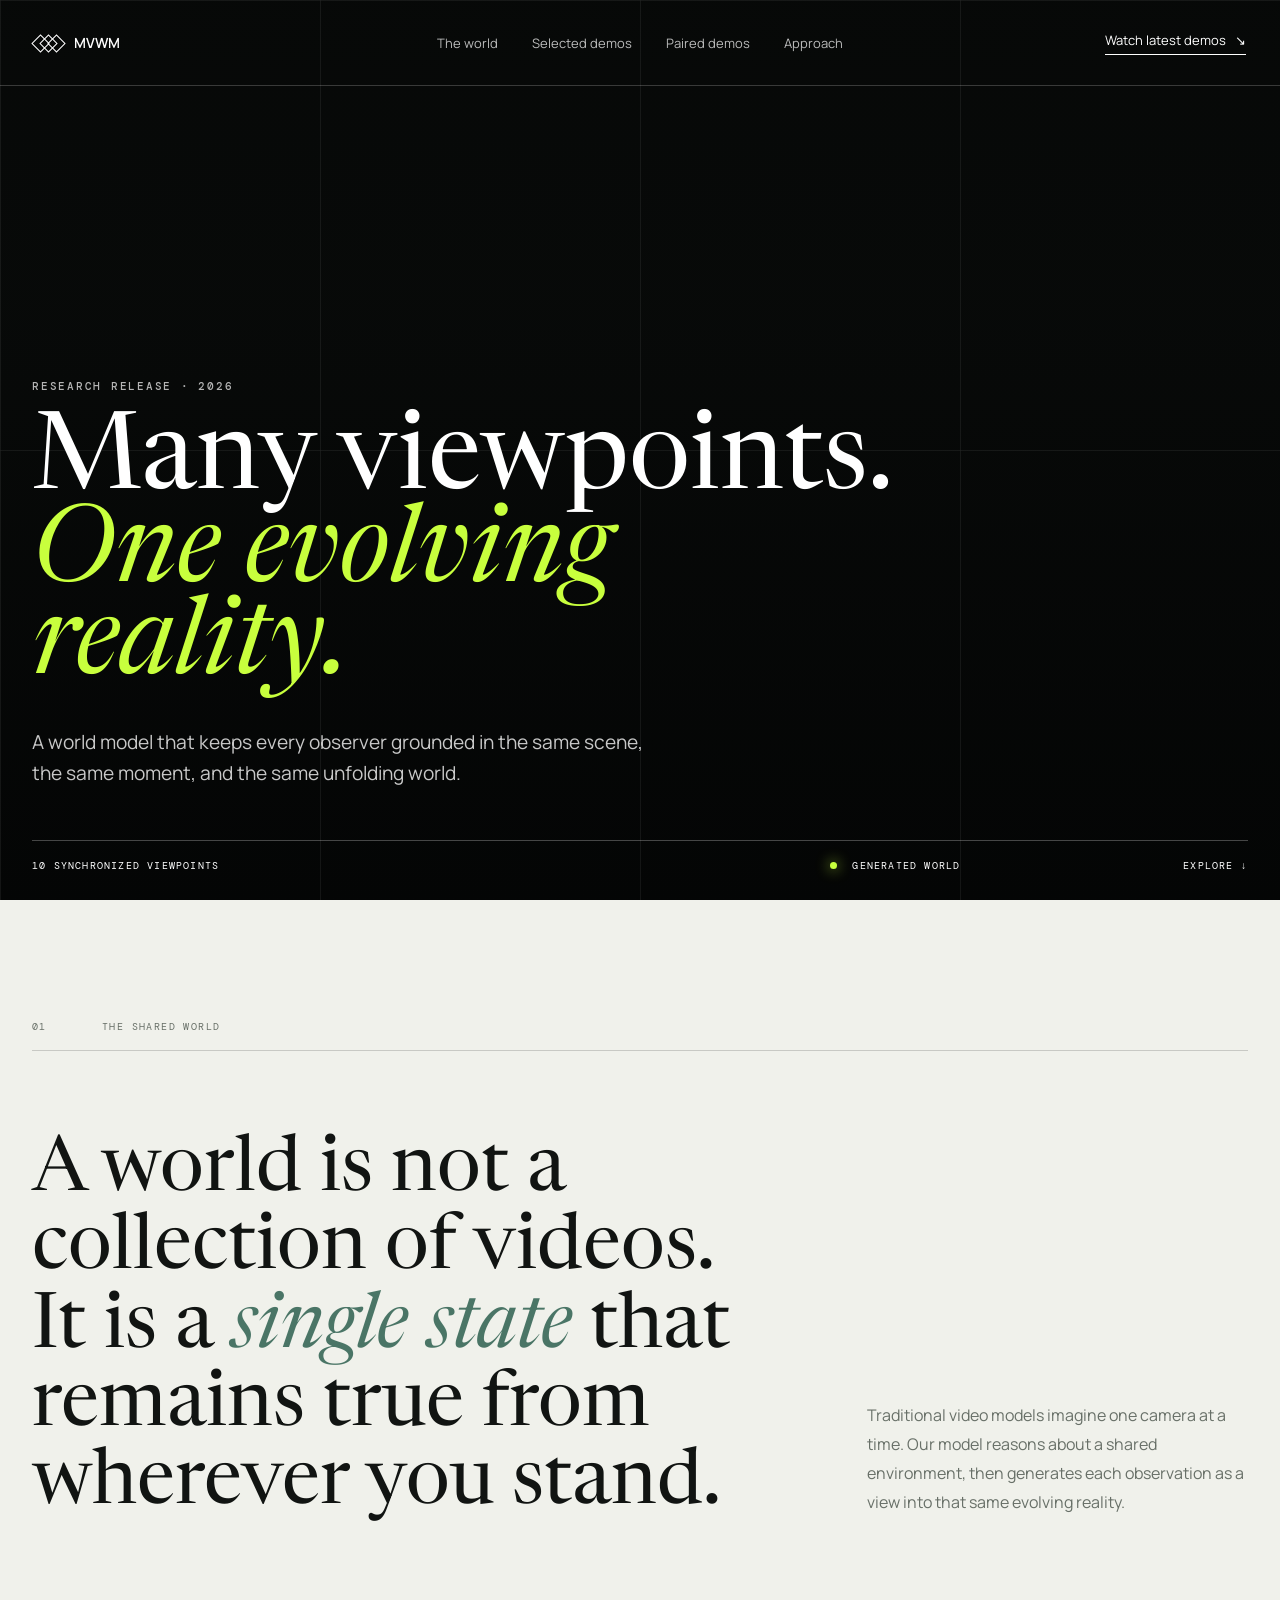
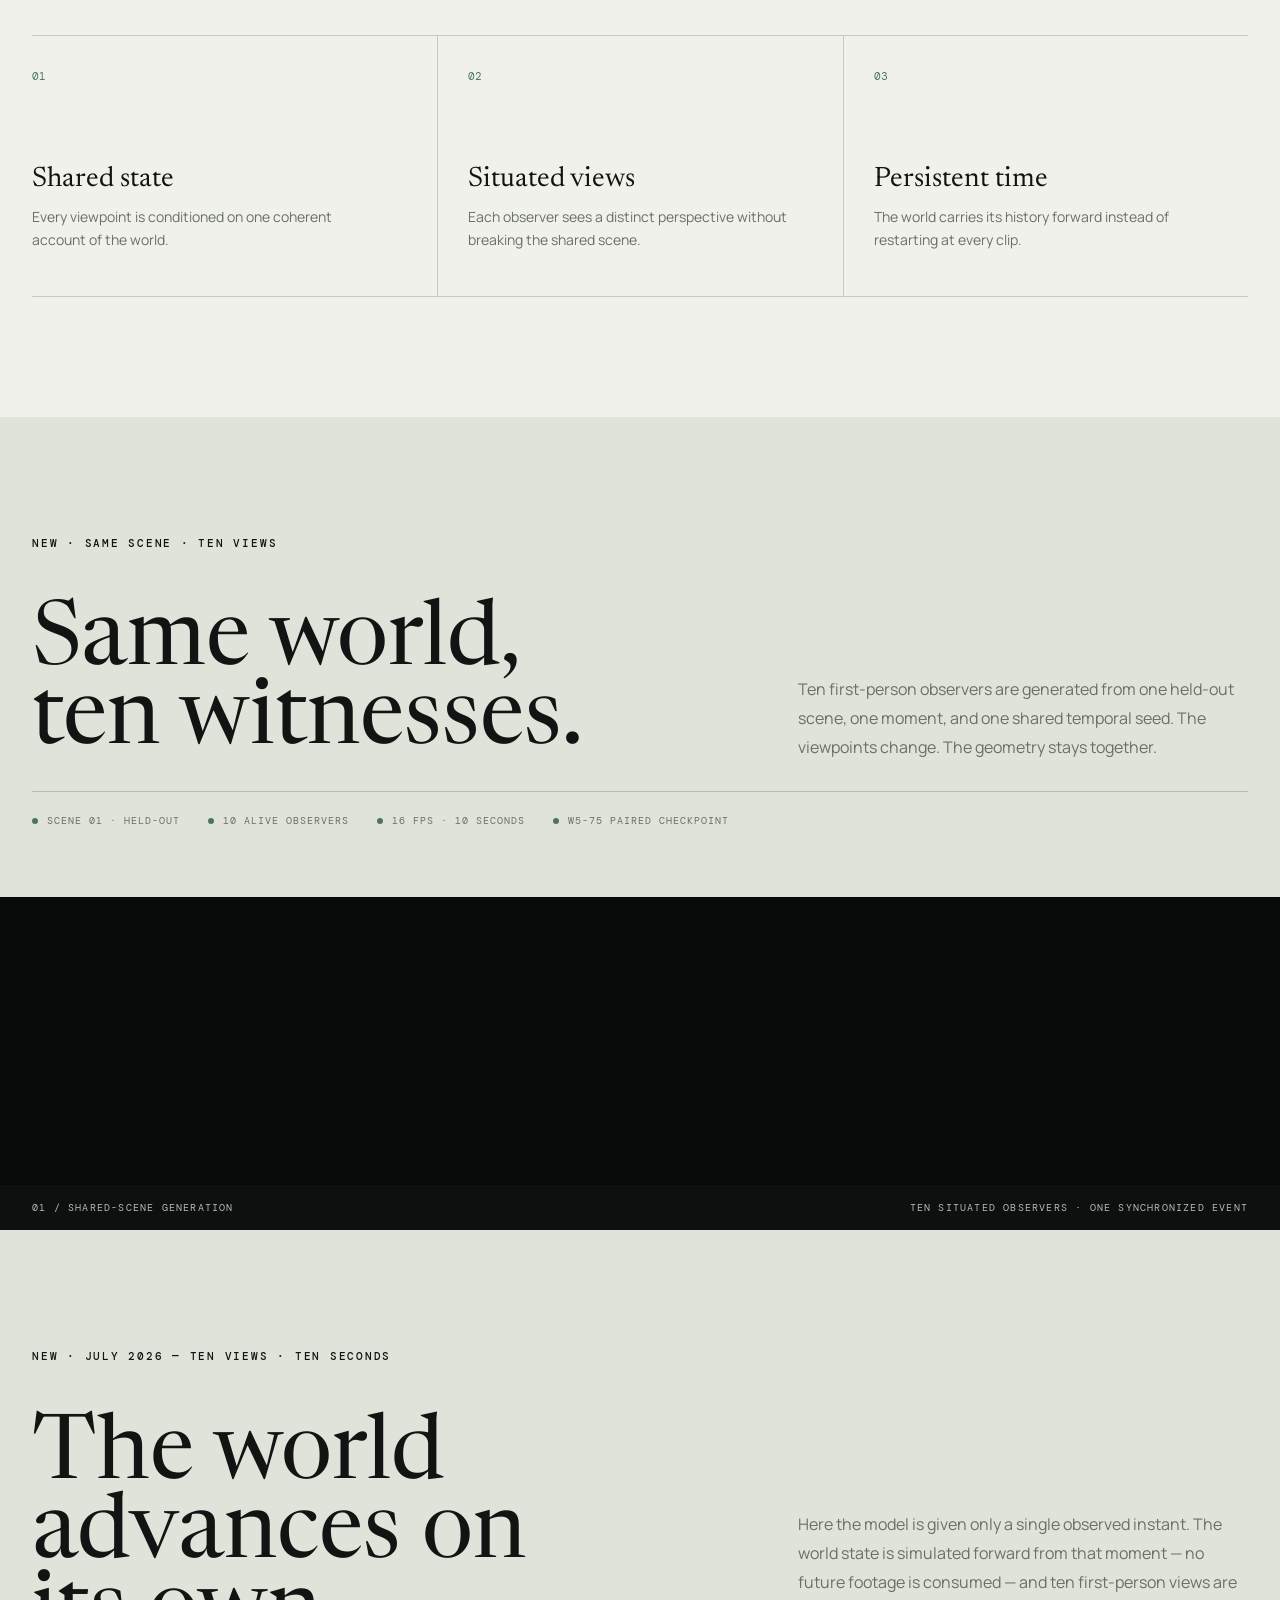
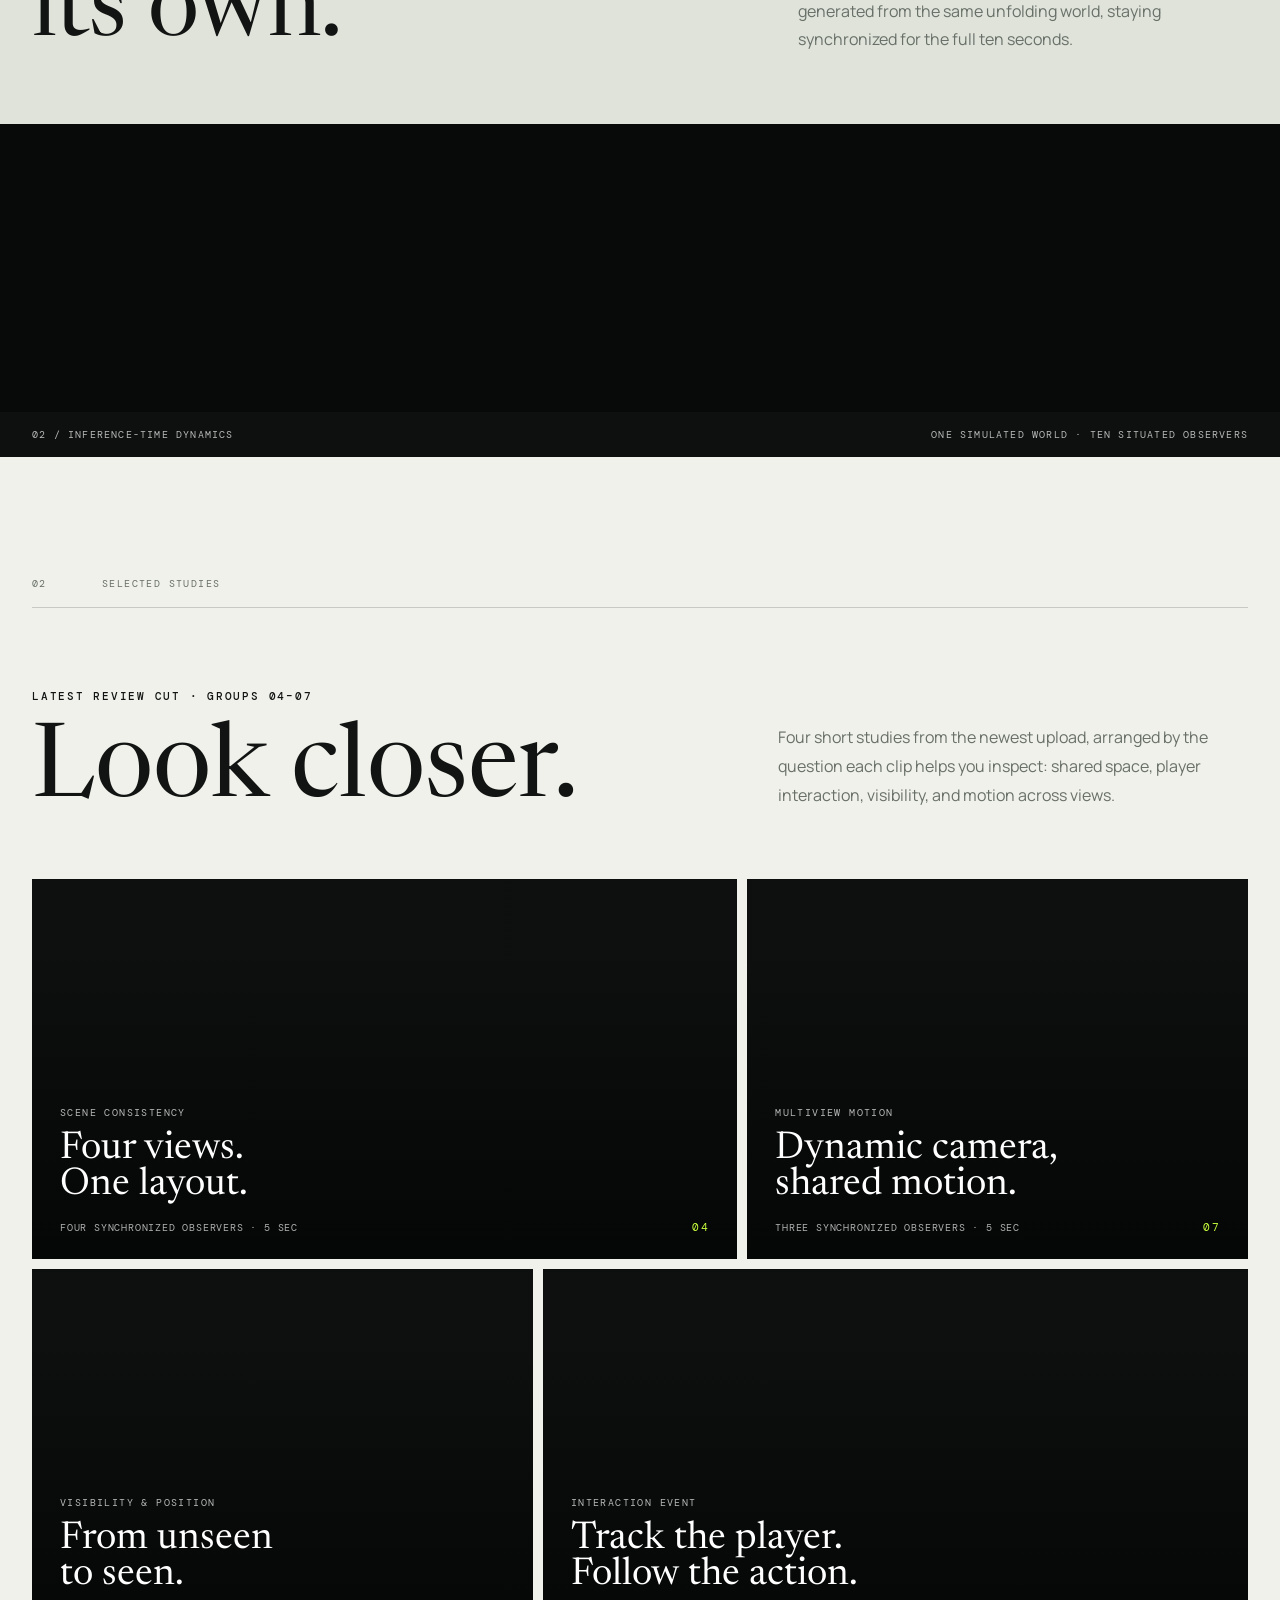
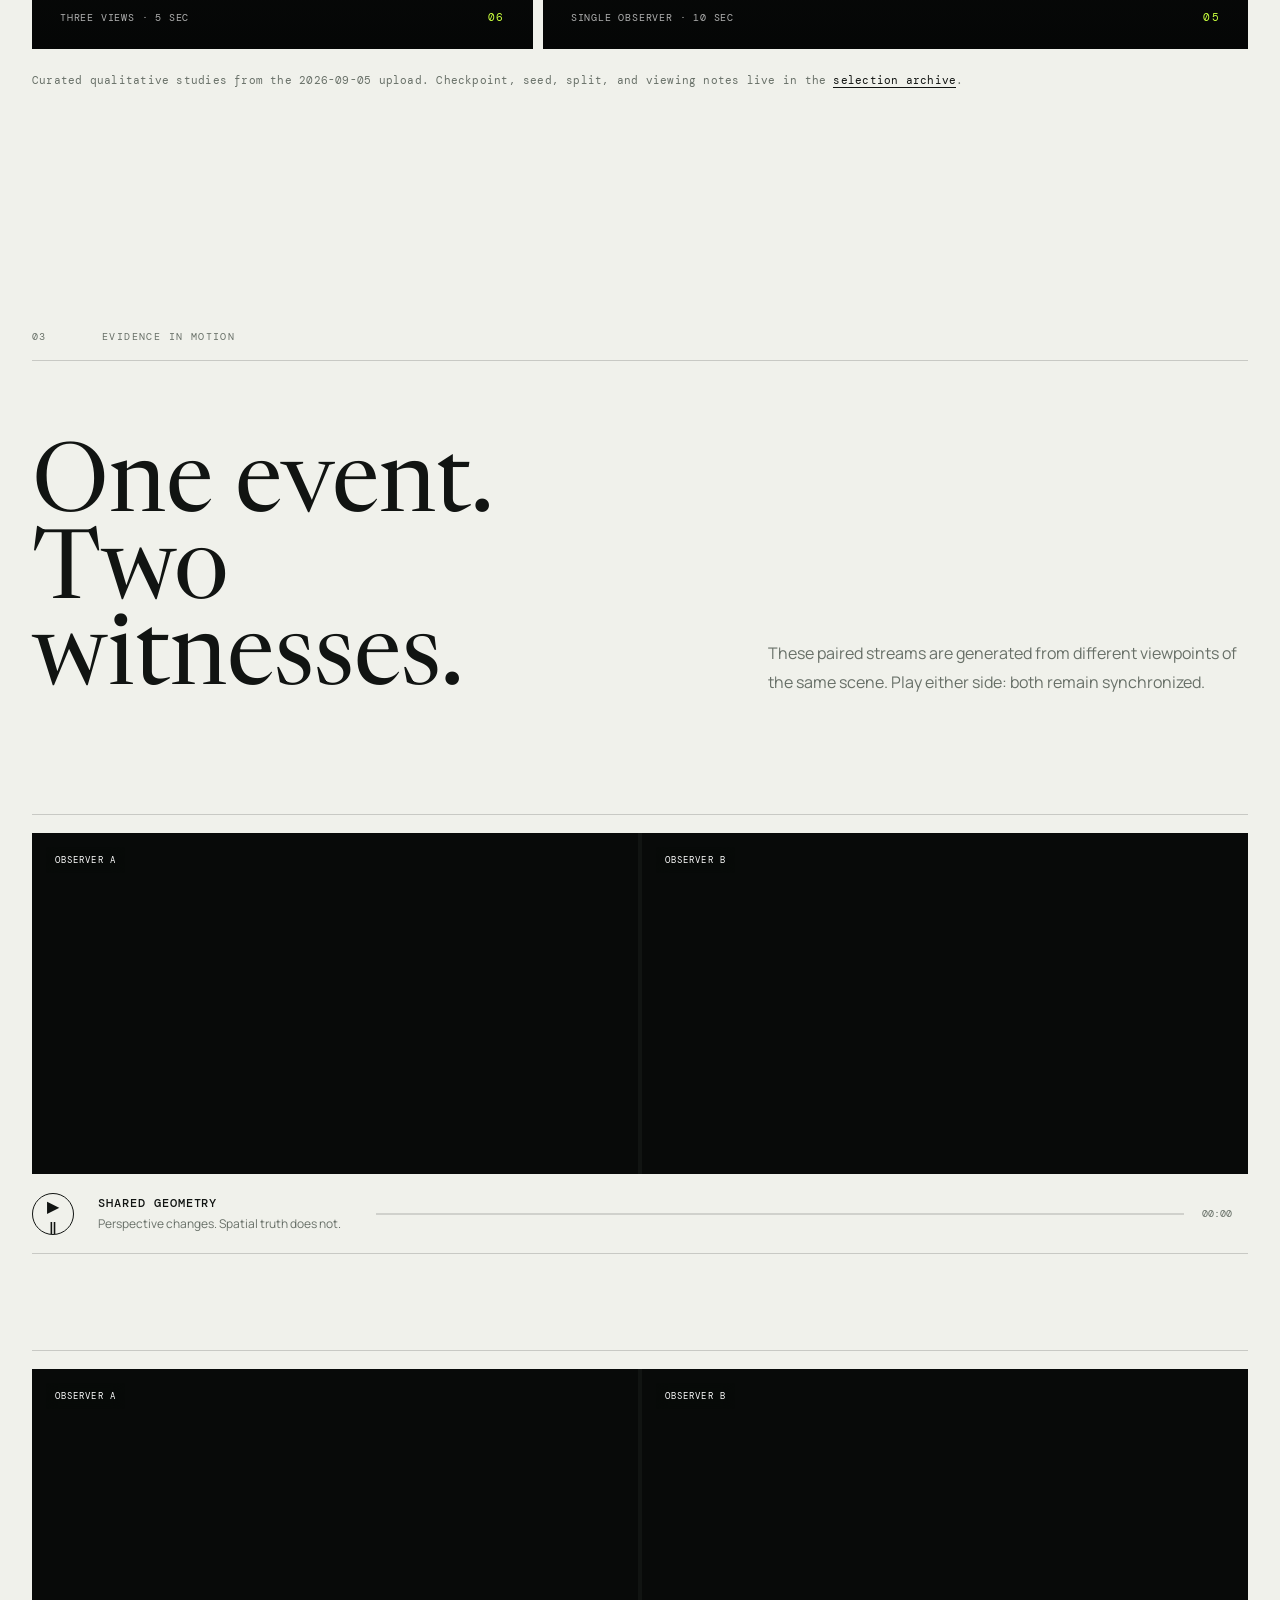
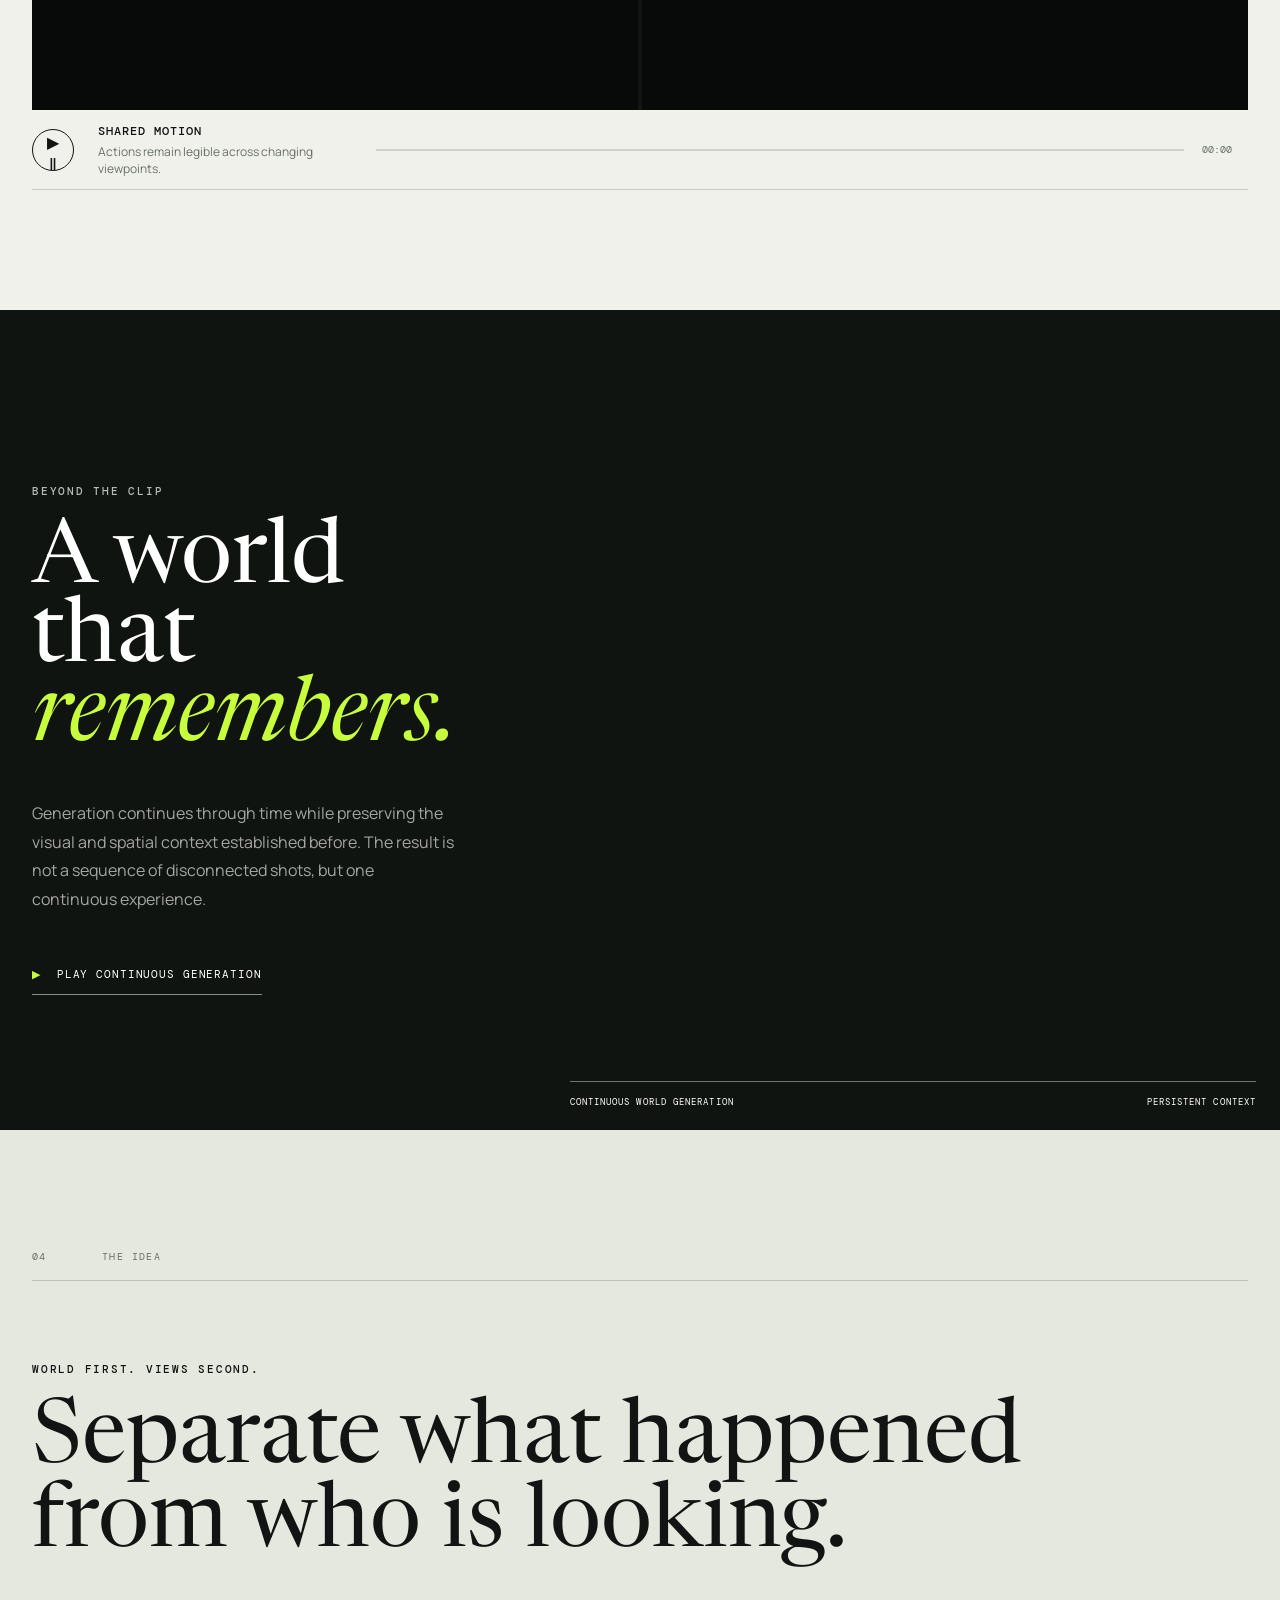
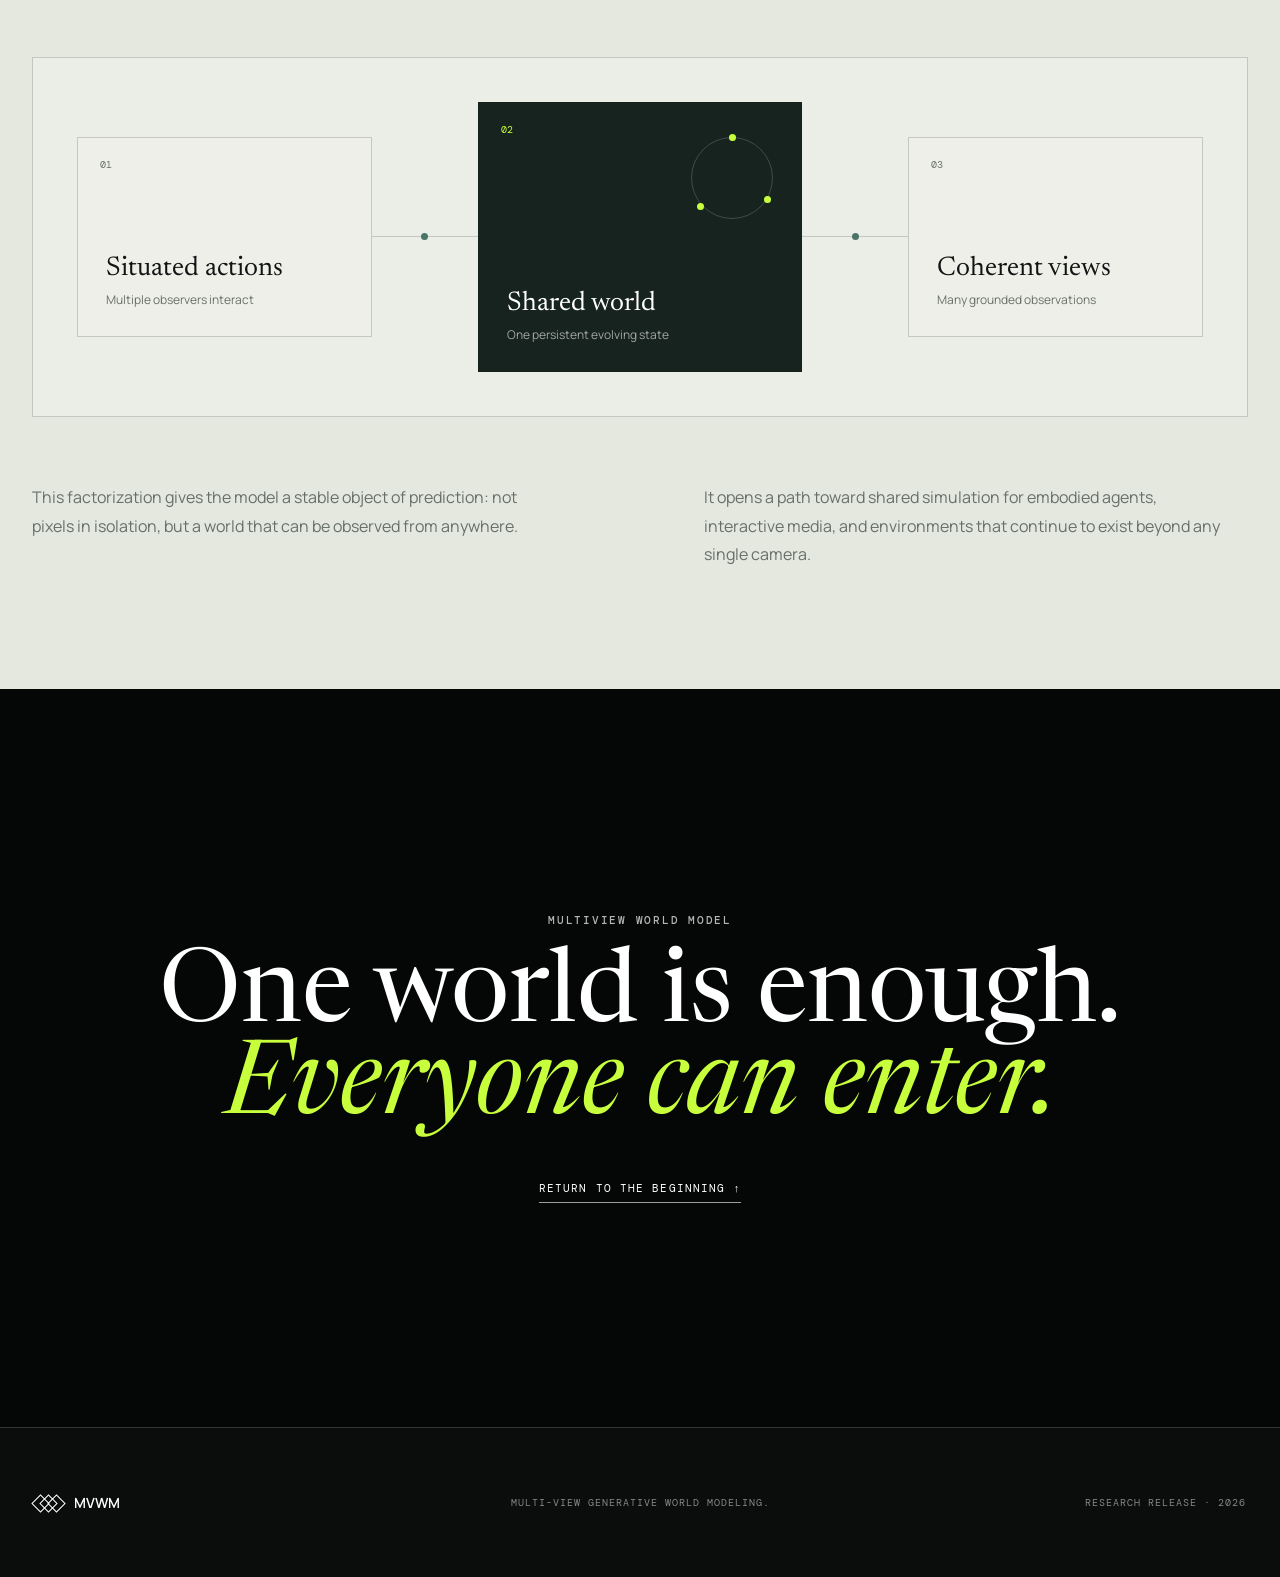
==== commit bf3ee648: "Add curated latest demos to project page" ====
--- a/index.html
+++ b/index.html
@@ -19,10 +19,11 @@
     </a>
     <nav>
       <a href="#world">The world</a>
-      <a href="#demos">Demos</a>
+      <a href="#selected">Selected demos</a>
+      <a href="#demos">Paired demos</a>
       <a href="#approach">Approach</a>
     </nav>
-    <a class="nav-cta" href="#demos">Watch the demos <span aria-hidden="true">↘</span></a>
+    <a class="nav-cta" href="#selected">Watch latest demos <span aria-hidden="true">↘</span></a>
   </header>
 
   <main id="top">
@@ -91,8 +92,42 @@
       </figure>
     </section>
 
+    <section class="selected-section section-pad" id="selected" aria-labelledby="selected-title">
+      <div class="section-index reveal"><span>02</span><span>Selected studies</span></div>
+      <div class="selected-intro reveal">
+        <div>
+          <p class="kicker">Latest review cut · Groups 04–07</p>
+          <h2 id="selected-title">Look closer.</h2>
+        </div>
+        <p>Four short studies from the newest upload, arranged by the question each clip helps you inspect: shared space, player interaction, visibility, and motion across views.</p>
+      </div>
+      <div class="selected-grid">
+        <article class="selected-card selected-card-wide reveal">
+          <video autoplay muted loop playsinline preload="metadata"><source src="assets/video/selected-20260905/04-four-view-scene.mp4" type="video/mp4"></video>
+          <div class="selected-shade"></div>
+          <div class="selected-card-copy"><span class="selected-number">04</span><p class="selected-tag">Scene consistency</p><h3>Four views.<br>One layout.</h3><p class="selected-meta">Four synchronized observers · 5 sec</p></div>
+        </article>
+        <article class="selected-card reveal">
+          <video autoplay muted loop playsinline preload="metadata"><source src="assets/video/selected-20260905/07-dynamic-camera-three-views.mp4" type="video/mp4"></video>
+          <div class="selected-shade"></div>
+          <div class="selected-card-copy"><span class="selected-number">07</span><p class="selected-tag">Multiview motion</p><h3>Dynamic camera,<br>shared motion.</h3><p class="selected-meta">Three synchronized observers · 5 sec</p></div>
+        </article>
+        <article class="selected-card reveal">
+          <video autoplay muted loop playsinline preload="metadata"><source src="assets/video/selected-20260905/06-player-reveal-three-views.mp4" type="video/mp4"></video>
+          <div class="selected-shade"></div>
+          <div class="selected-card-copy"><span class="selected-number">06</span><p class="selected-tag">Visibility &amp; position</p><h3>From unseen<br>to seen.</h3><p class="selected-meta">Three views · 5 sec</p></div>
+        </article>
+        <article class="selected-card selected-card-wide selected-card-interaction reveal">
+          <video autoplay muted loop playsinline preload="metadata"><source src="assets/video/selected-20260905/05-player-tracking-and-firing.mp4" type="video/mp4"></video>
+          <div class="selected-shade"></div>
+          <div class="selected-card-copy"><span class="selected-number">05</span><p class="selected-tag">Interaction event</p><h3>Track the player.<br>Follow the action.</h3><p class="selected-meta">Single observer · 10 sec</p></div>
+        </article>
+      </div>
+      <p class="selected-note reveal">Curated qualitative studies from the 2026-09-05 upload. Checkpoint, seed, split, and viewing notes live in the <a href="assets/video/selected-20260905/README.md">selection archive</a>.</p>
+    </section>
+
     <section class="demo-section section-pad" id="demos">
-      <div class="section-index reveal"><span>02</span><span>Evidence in motion</span></div>
+      <div class="section-index reveal"><span>03</span><span>Evidence in motion</span></div>
       <div class="demo-intro reveal">
         <h2>One event.<br>Two witnesses.</h2>
         <p>These paired streams are generated from different viewpoints of the same scene. Play either side: both remain synchronized.</p>
@@ -141,7 +176,7 @@
     </section>
 
     <section class="approach section-pad" id="approach">
-      <div class="section-index reveal"><span>03</span><span>The idea</span></div>
+      <div class="section-index reveal"><span>04</span><span>The idea</span></div>
       <div class="approach-title reveal">
         <p class="kicker">World first. Views second.</p>
         <h2>Separate what happened<br>from who is looking.</h2>
--- a/styles.css
+++ b/styles.css
@@ -71,6 +71,25 @@
 .wide-film video { min-height: 280px; aspect-ratio: 40 / 9; object-fit: cover; }
 .wide-film figcaption { display: flex; justify-content: space-between; padding: 16px 32px; color: rgba(255,255,255,.7); background: #0d100e; font: 400 10px var(--mono); letter-spacing: .12em; text-transform: uppercase; }
 
+.selected-section { background: var(--paper); }
+.selected-intro { display: grid; grid-template-columns: 1fr .8fr; align-items: end; gap: 8vw; padding: 82px 0 62px; }
+.selected-intro h2 { margin: 0; font: 400 clamp(60px, 8vw, 112px)/.88 var(--serif); }
+.selected-intro > p { max-width: 470px; justify-self: end; margin: 0 0 8px; color: var(--muted); font-size: 16px; line-height: 1.8; }
+.selected-grid { display: grid; grid-template-columns: repeat(12, 1fr); gap: 10px; }
+.selected-card { position: relative; min-height: 380px; grid-column: span 5; overflow: hidden; color: white; background: #0d100e; }
+.selected-card-wide { grid-column: span 7; }
+.selected-card-interaction { min-height: 330px; }
+.selected-card video { position: absolute; inset: 0; width: 100%; height: 100%; object-fit: cover; transition: transform .7s ease; }
+.selected-card:hover video { transform: scale(1.035); }
+.selected-shade { position: absolute; inset: 0; background: linear-gradient(180deg, rgba(3,4,4,.05) 22%, rgba(3,4,4,.82) 100%); }
+.selected-card-copy { position: absolute; inset: auto 28px 25px; }
+.selected-number { position: absolute; right: 0; bottom: 0; color: var(--acid); font: 400 11px var(--mono); letter-spacing: .13em; }
+.selected-tag { margin: 0 0 12px; color: rgba(255,255,255,.7); font: 400 10px var(--mono); letter-spacing: .14em; text-transform: uppercase; }
+.selected-card h3 { margin: 0; font: 400 clamp(30px, 3vw, 48px)/.94 var(--serif); }
+.selected-meta { margin: 18px 0 0; color: rgba(255,255,255,.68); font: 400 10px var(--mono); letter-spacing: .08em; text-transform: uppercase; }
+.selected-note { margin: 22px 0 0; color: var(--muted); font: 400 11px/1.7 var(--mono); letter-spacing: .02em; }
+.selected-note a { color: var(--ink); border-bottom: 1px solid var(--ink); }
+
 .demo-section { background: var(--paper); }
 .demo-intro { display: grid; grid-template-columns: 1fr 1fr; align-items: end; gap: 30px; padding: 84px 0 70px; }
 .demo-intro h2 { margin: 0; font: 400 clamp(60px, 7.5vw, 108px)/.9 var(--serif); }
@@ -116,6 +135,7 @@
   .hero-content { width: calc(100% - 40px); margin: 0 20px 112px; }.hero h1{font-size:clamp(53px,16vw,78px)}.hero-copy{max-width:480px;font-size:14px}.hero-foot{inset:auto 20px 22px;grid-template-columns:1fr auto}.hero-foot .live{display:none}
   .manifesto-copy,.feature-heading,.demo-intro,.memory-section,.approach-note { grid-template-columns: 1fr; }.manifesto-copy{gap:34px;padding:60px 0 80px}.display{font-size:48px}.world-principles{grid-template-columns:1fr}.world-principles article{min-height:190px;padding:24px 0}.world-principles article+article{padding-left:0;border-left:0;border-top:1px solid var(--line)}.world-principles h3{margin-top:44px}
   .ten-view-feature{padding-top:88px}.feature-heading{width:calc(100% - 40px);gap:30px;margin-bottom:50px}.feature-heading h2{font-size:64px}.feature-heading>p:not(.kicker){justify-self:start}.wide-film video{aspect-ratio:2/1}.wide-film figcaption{padding:14px 20px}.wide-film figcaption span:last-child{display:none}
+  .selected-intro{grid-template-columns:1fr;gap:30px;padding:60px 0 40px}.selected-intro>p{justify-self:start}.selected-grid{grid-template-columns:1fr;gap:8px}.selected-card,.selected-card-wide,.selected-card-interaction{grid-column:auto;min-height:72vw}.selected-card-copy{inset:auto 20px 20px}.selected-card h3{font-size:40px}.selected-number{right:0}.selected-note{margin-top:18px}
   .demo-intro{gap:30px;padding:60px 0 40px}.demo-intro h2{font-size:68px}.demo-intro p{justify-self:start}.film-grid{grid-template-columns:1fr}.film-controls{grid-template-columns:46px 1fr 42px}.film-controls .timeline{display:none}.sync-demo+.sync-demo{margin-top:70px}
   .memory-section{min-height:0}.memory-copy{padding:90px 20px}.memory-copy h2{font-size:66px}.memory-film{min-height:58vw}
   .approach-title{padding:60px 0}.approach-title h2{font-size:56px}.system-map{grid-template-columns:1fr;padding:20px}.map-line{height:48px;width:1px;justify-self:center}.map-line i{margin:20px 0 0 -3px}.map-node,.map-node.core{min-height:180px}.approach-note{gap:28px;margin-top:46px}
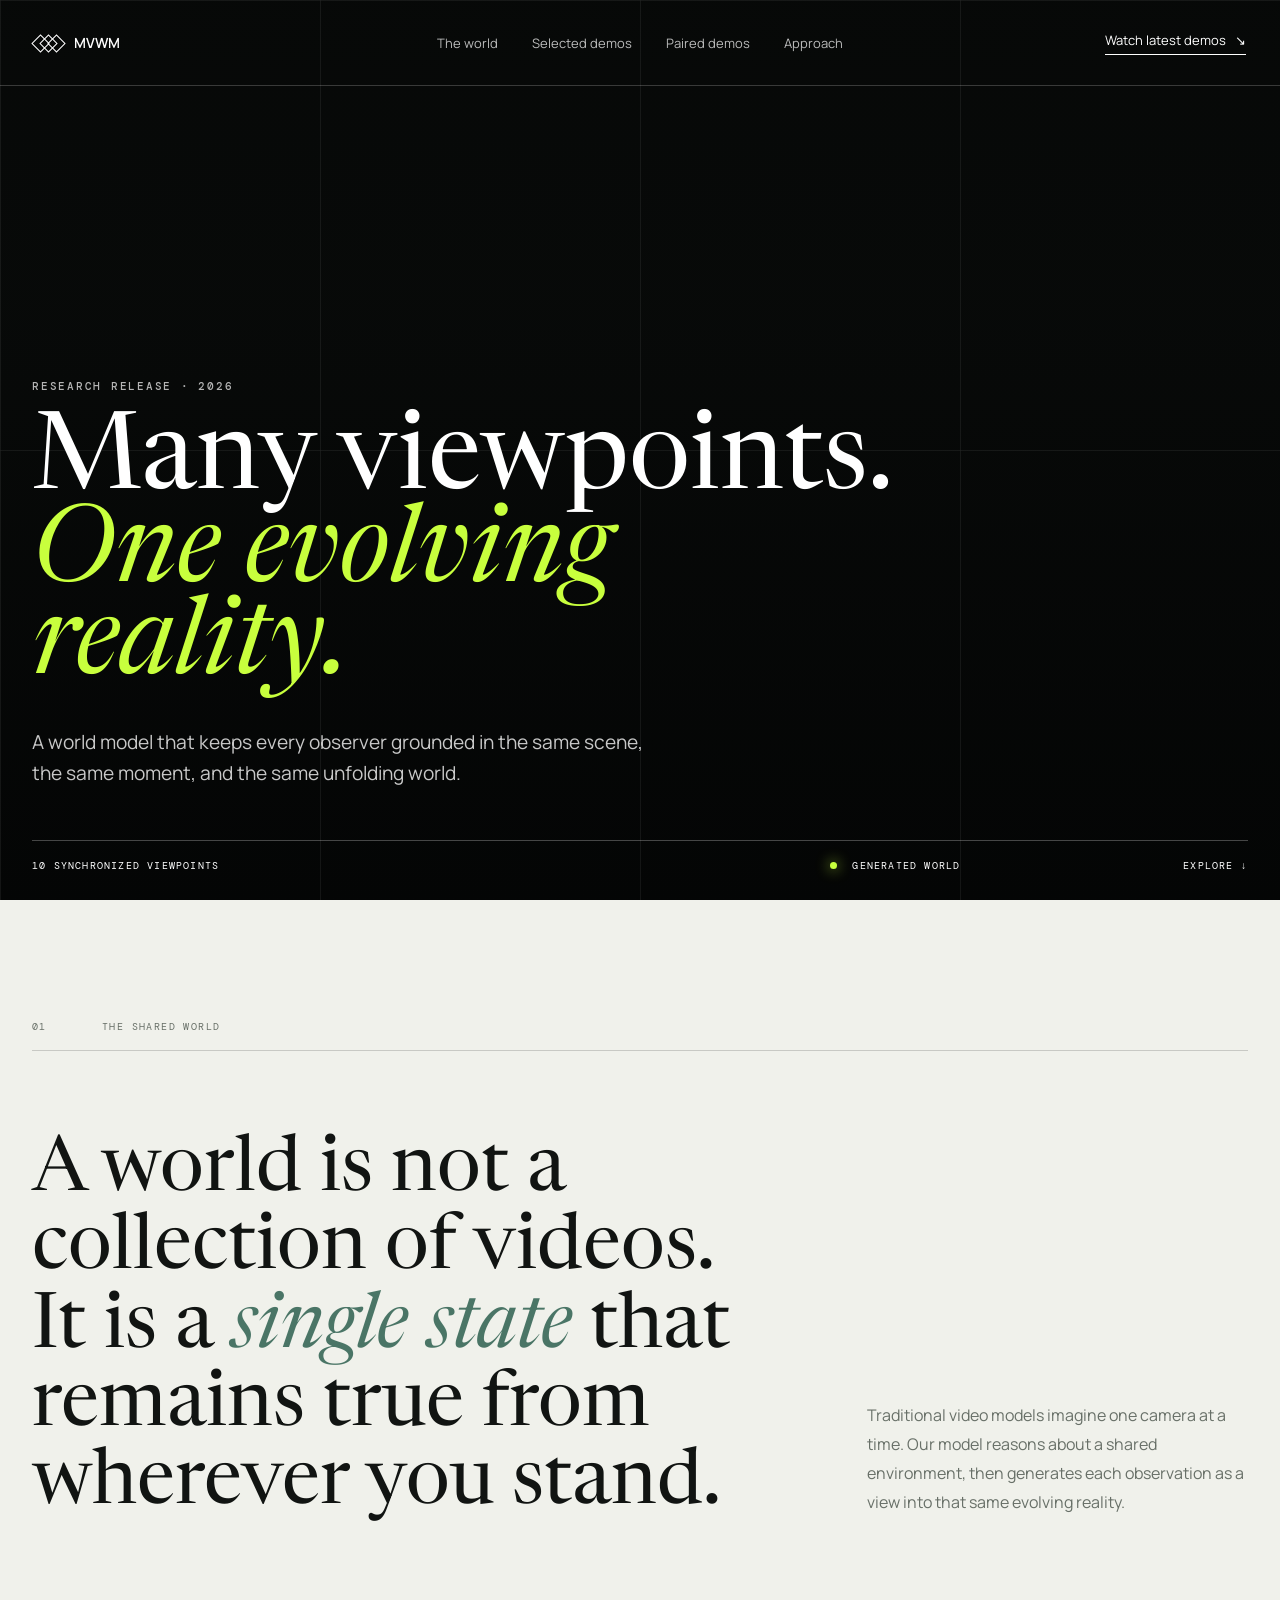
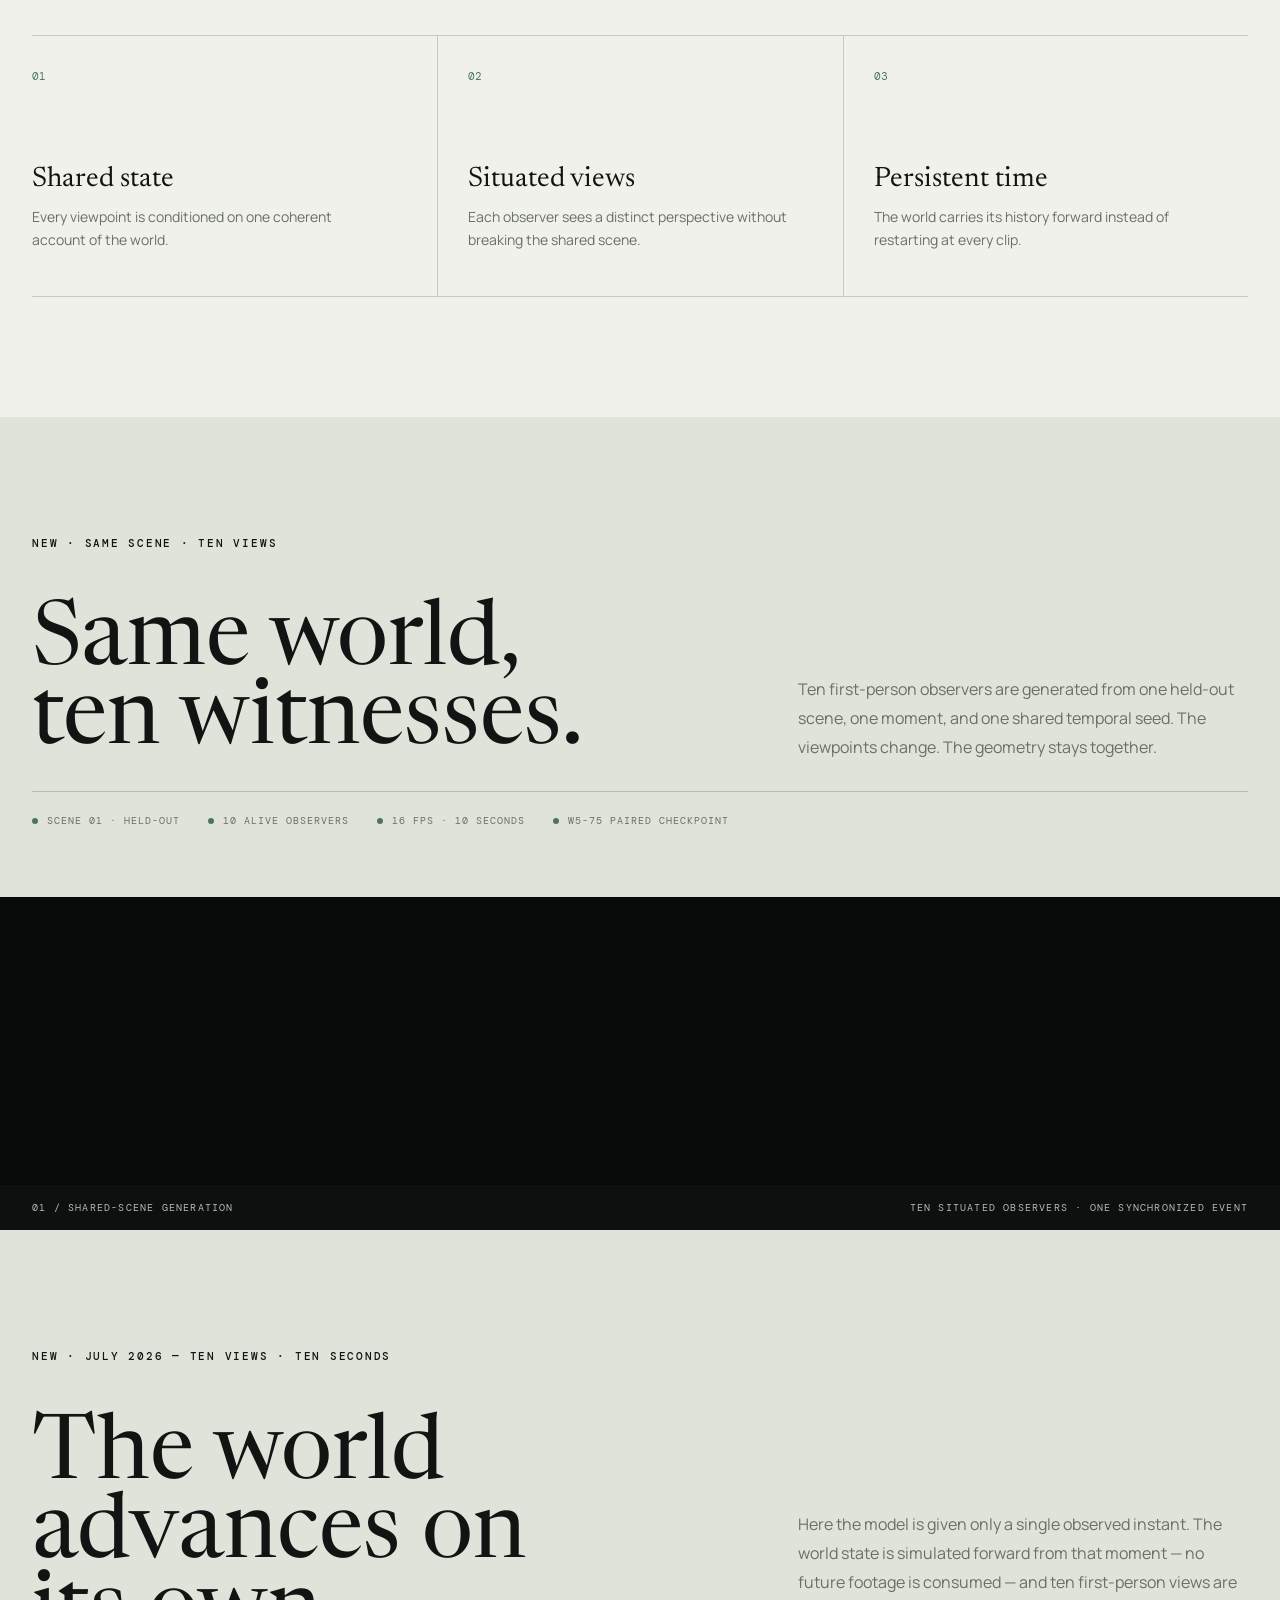
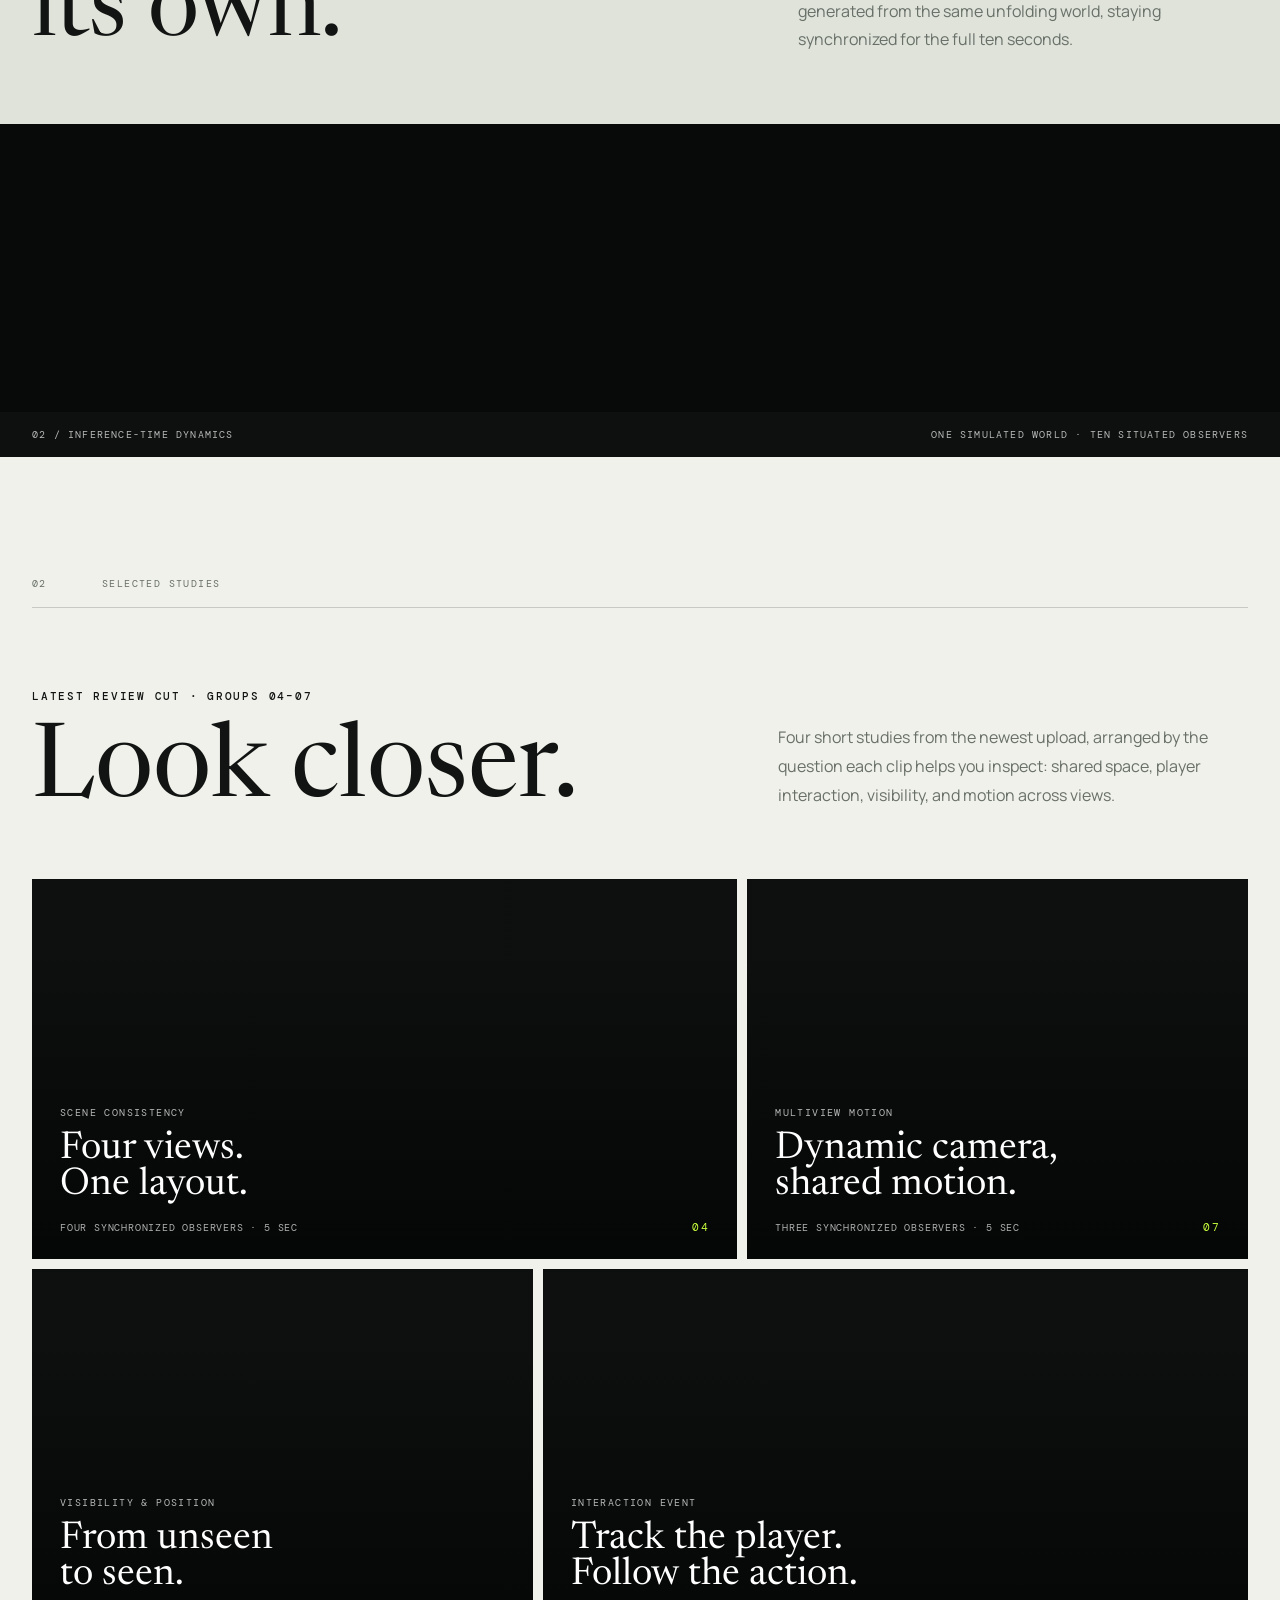
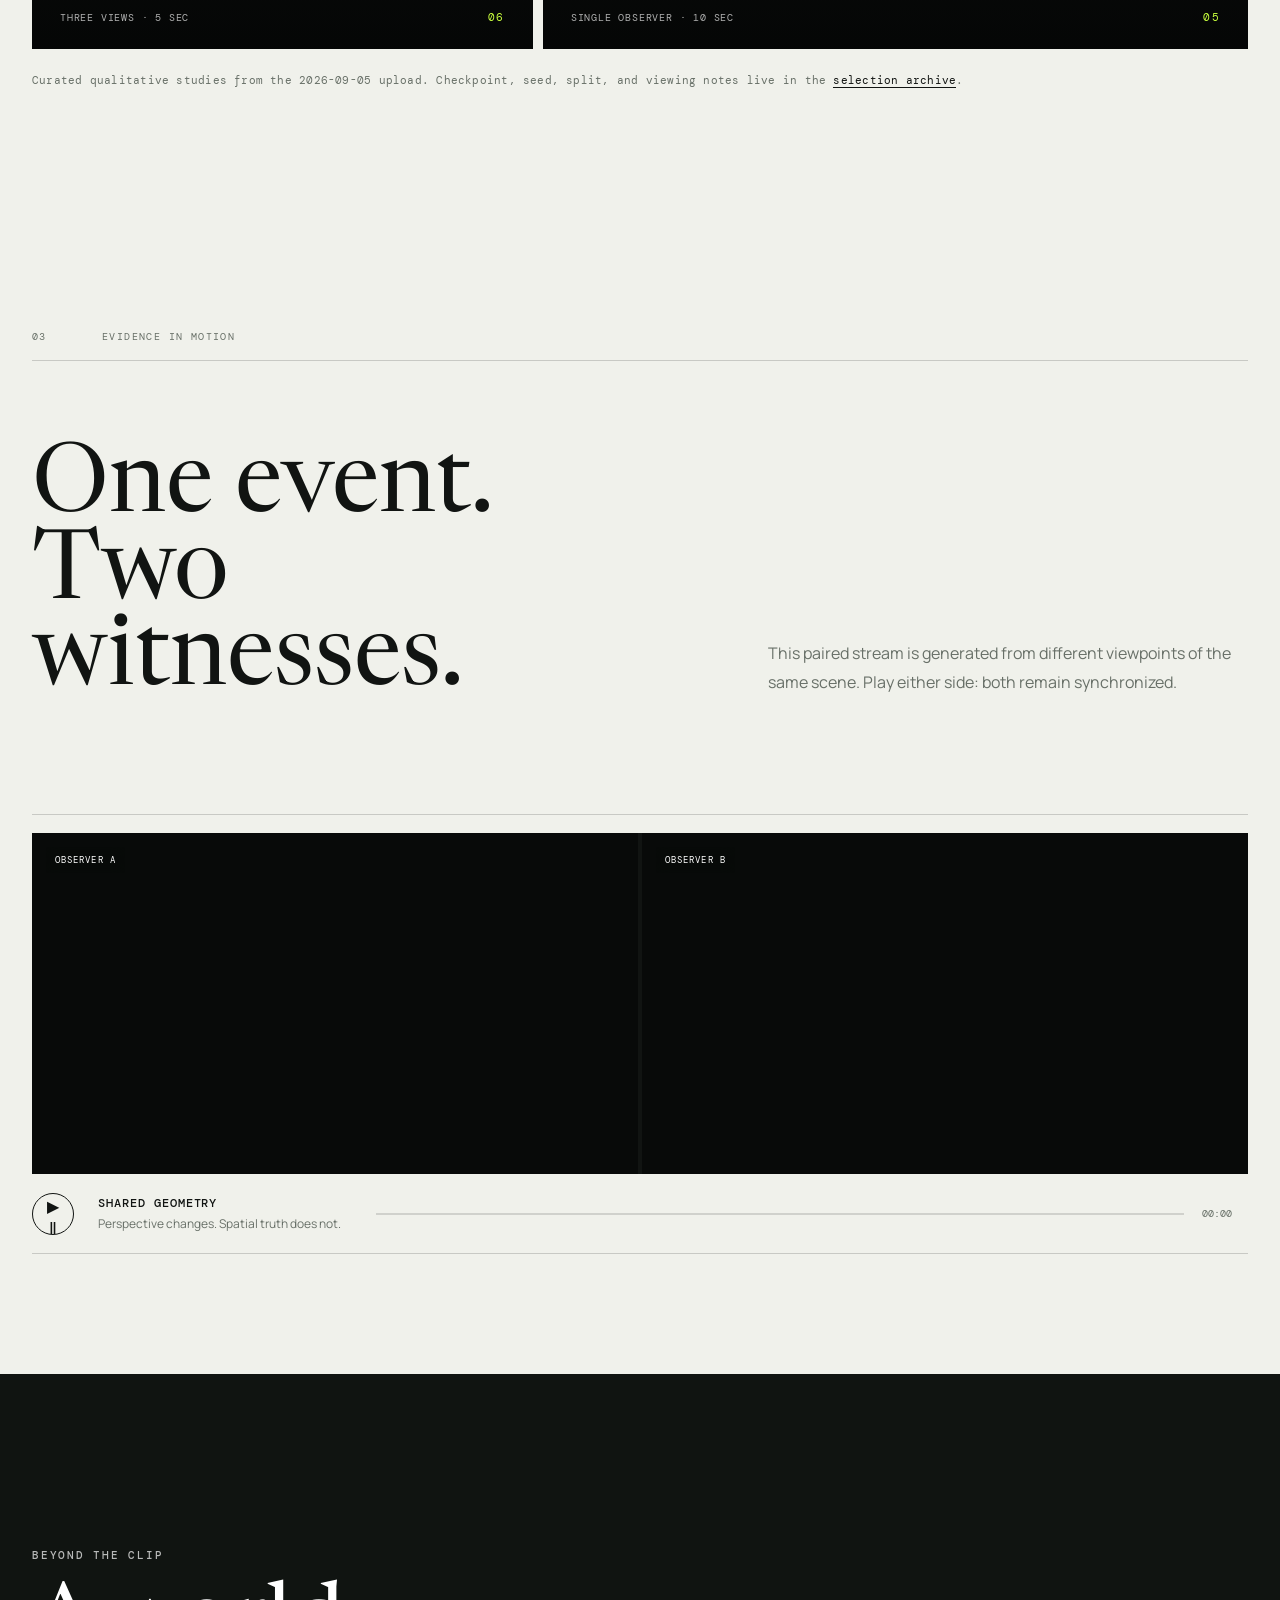
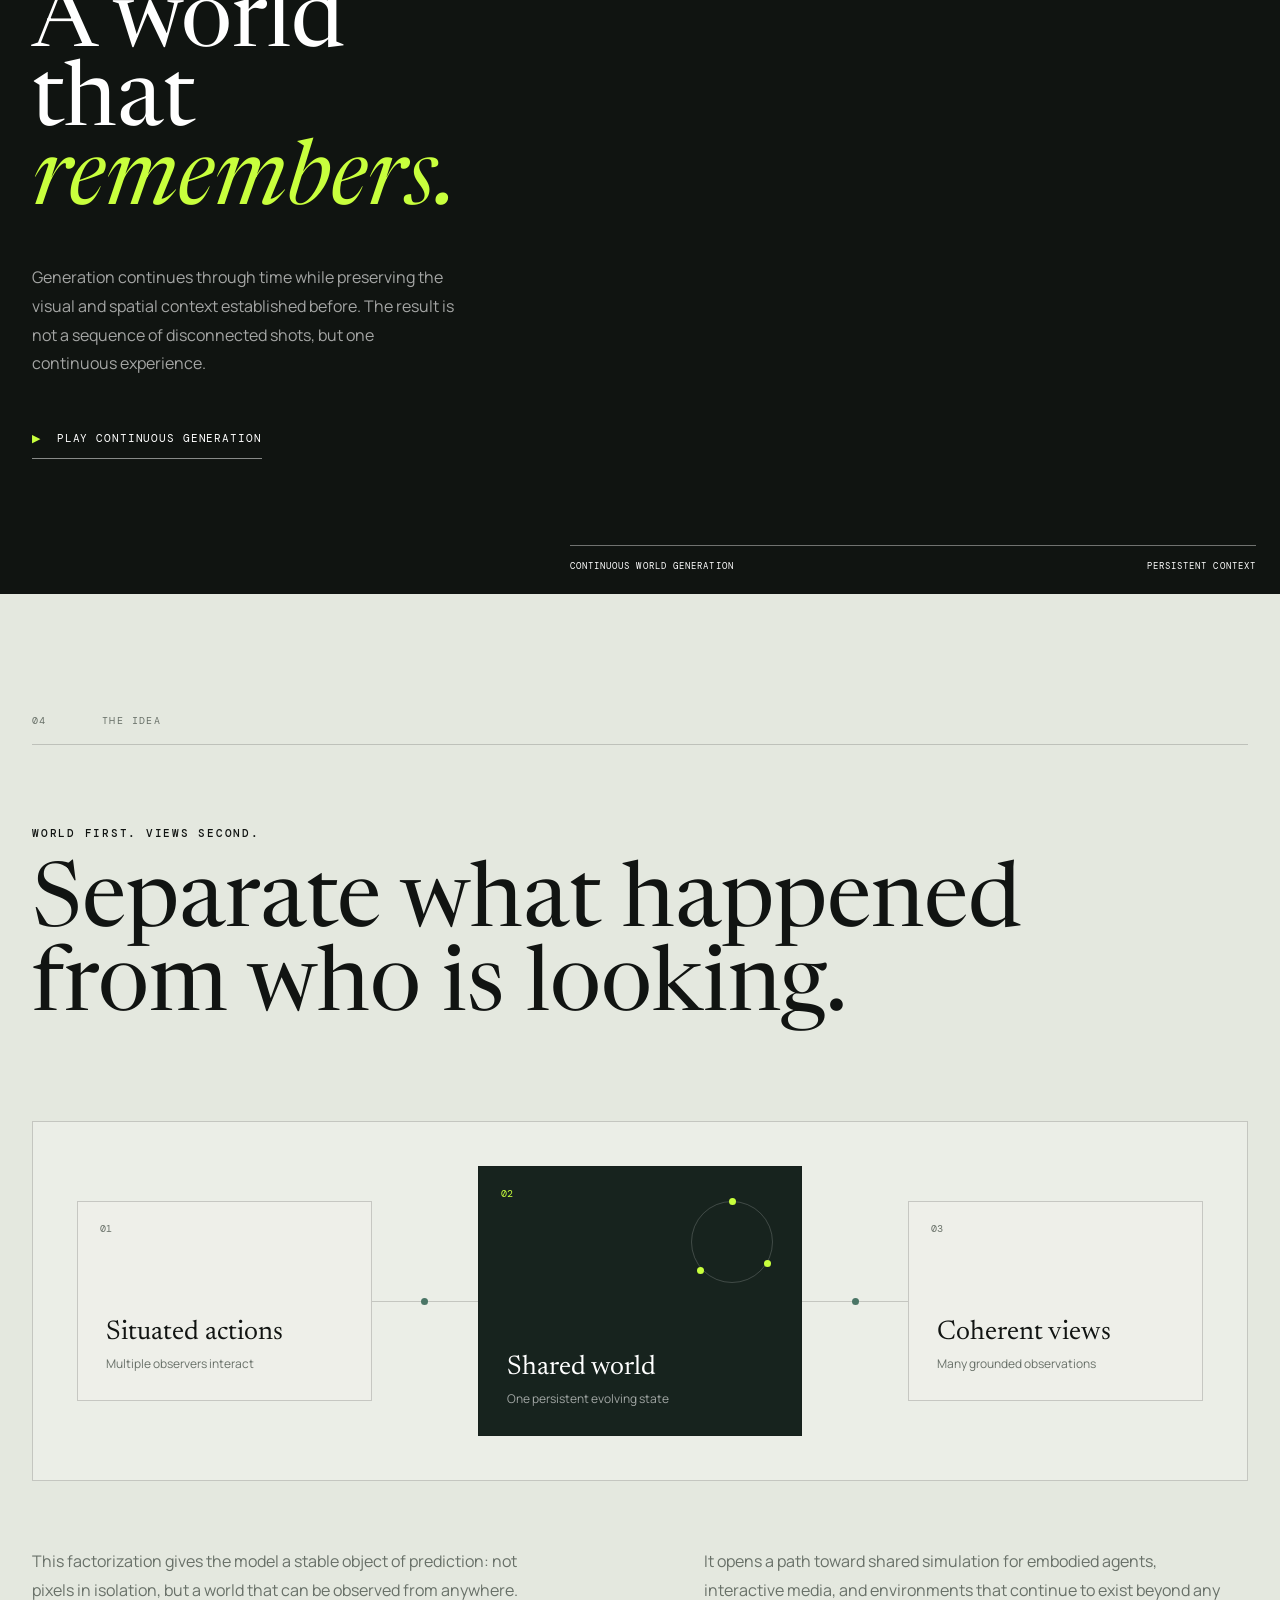
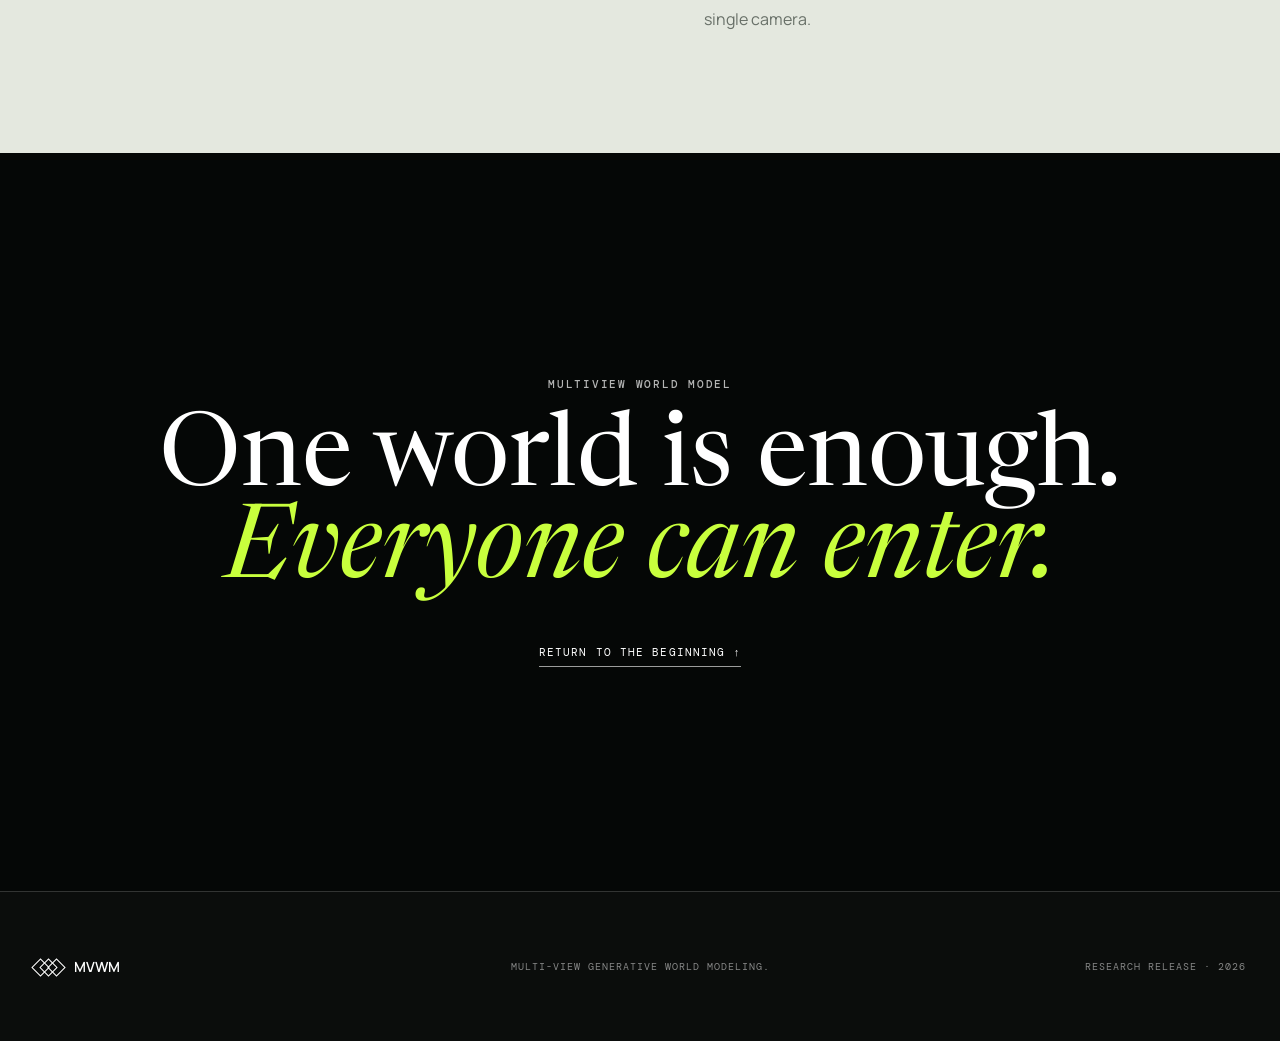
==== commit 6c3baec7: "Remove weak shared motion demo from homepage" ====
--- a/index.html
+++ b/index.html
@@ -130,7 +130,7 @@
       <div class="section-index reveal"><span>03</span><span>Evidence in motion</span></div>
       <div class="demo-intro reveal">
         <h2>One event.<br>Two witnesses.</h2>
-        <p>These paired streams are generated from different viewpoints of the same scene. Play either side: both remain synchronized.</p>
+        <p>This paired stream is generated from different viewpoints of the same scene. Play either side: both remain synchronized.</p>
       </div>
 
       <article class="sync-demo reveal" data-sync-group>
@@ -146,18 +146,6 @@
         </div>
       </article>
 
-      <article class="sync-demo reveal" data-sync-group>
-        <div class="film-grid">
-          <div class="film"><video muted loop playsinline preload="metadata"><source src="assets/video/shared-motion-a.mp4" type="video/mp4"></video><span>Observer A</span></div>
-          <div class="film"><video muted loop playsinline preload="metadata"><source src="assets/video/shared-motion-b.mp4" type="video/mp4"></video><span>Observer B</span></div>
-        </div>
-        <div class="film-controls">
-          <button class="play-button" type="button" aria-label="Play synchronized motion"><span class="play-icon">▶</span><span class="pause-icon">Ⅱ</span></button>
-          <div><b>Shared motion</b><span>Actions remain legible across changing viewpoints.</span></div>
-          <div class="timeline"><i></i></div>
-          <time>00:00</time>
-        </div>
-      </article>
     </section>
 
     <section class="memory-section">
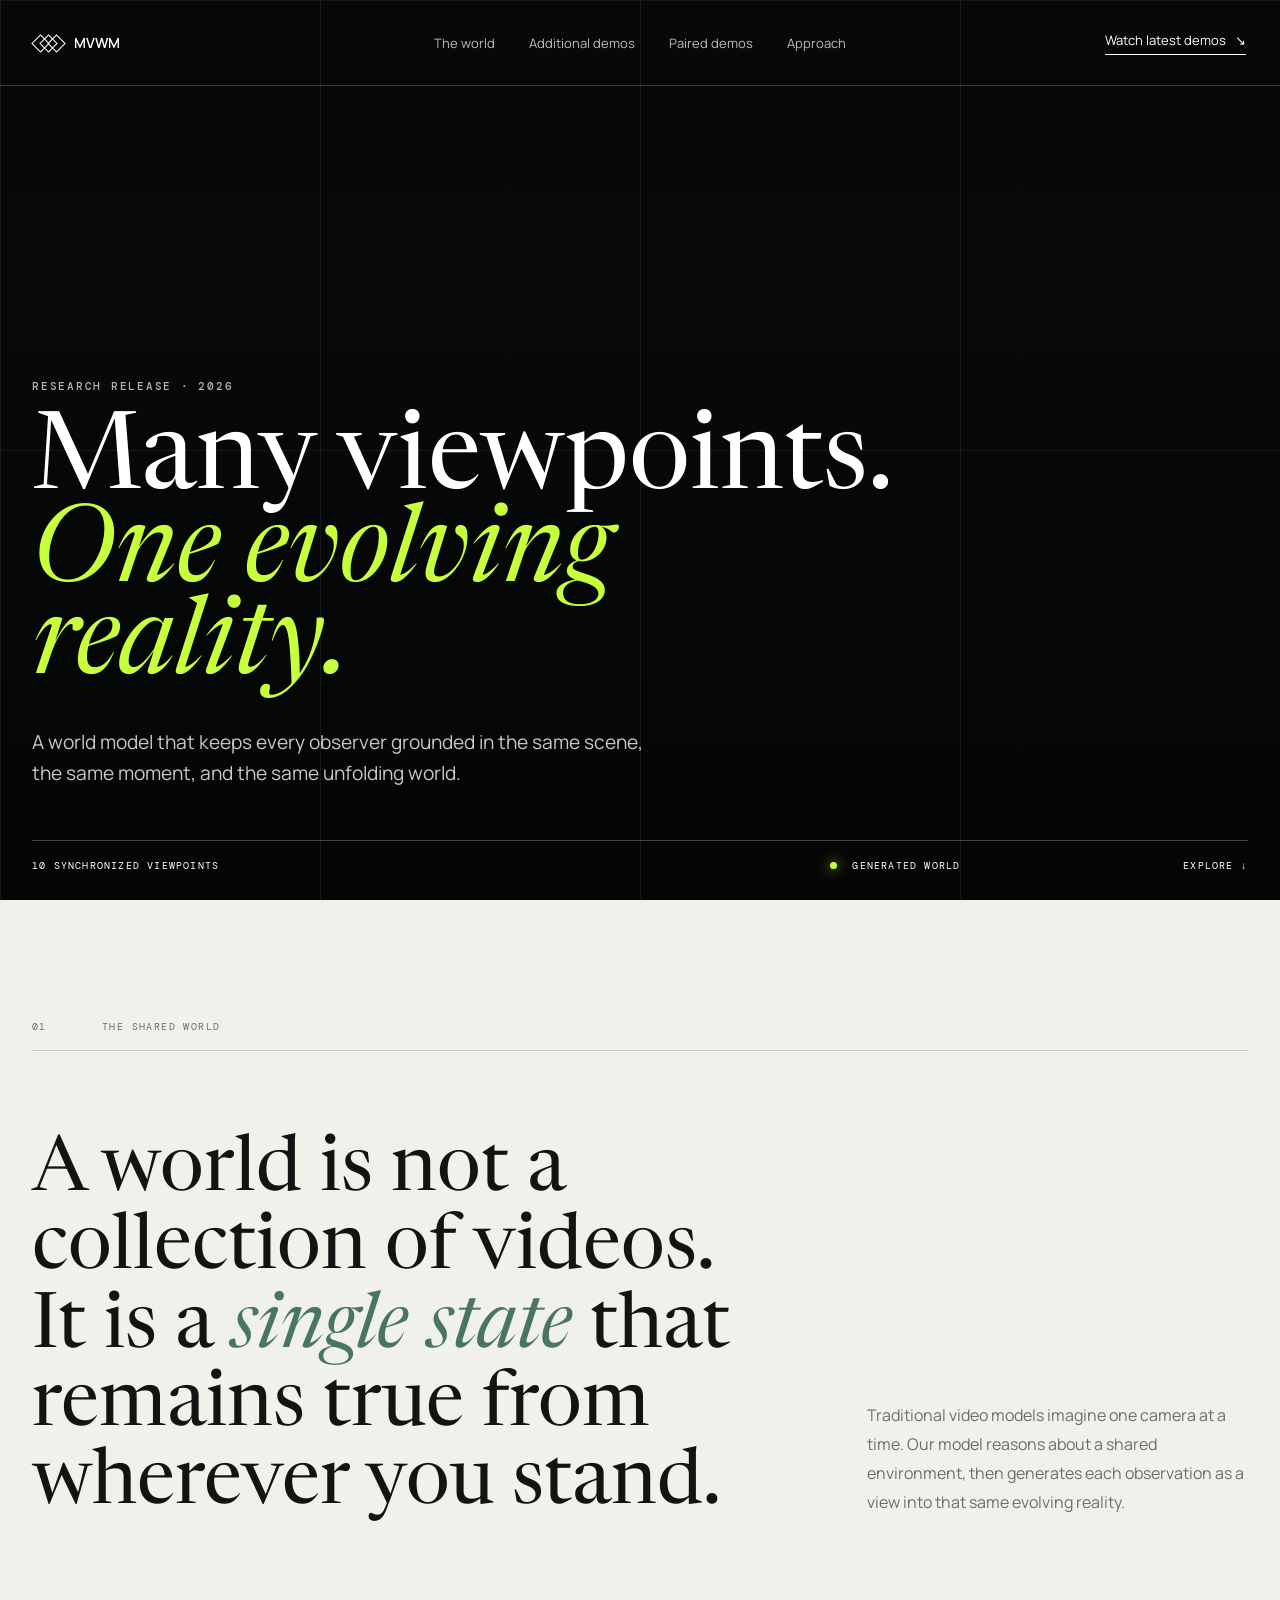
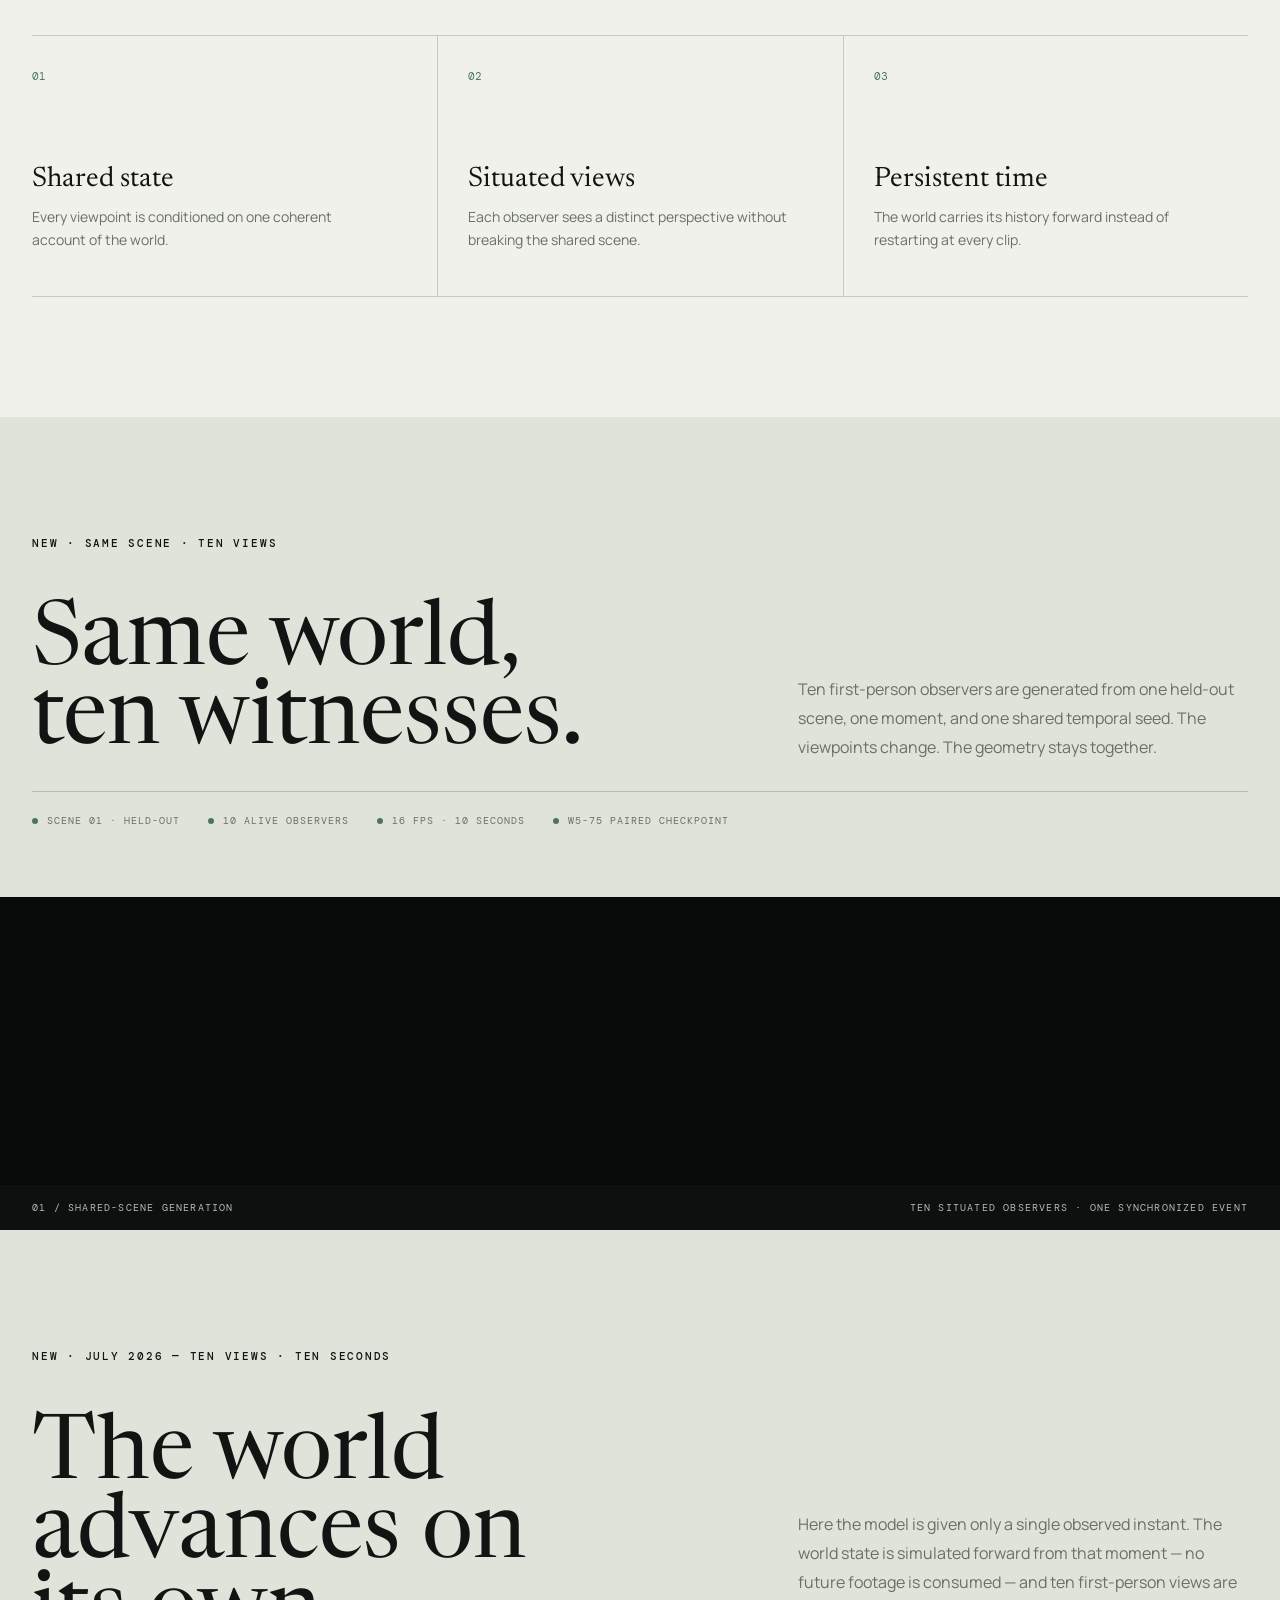
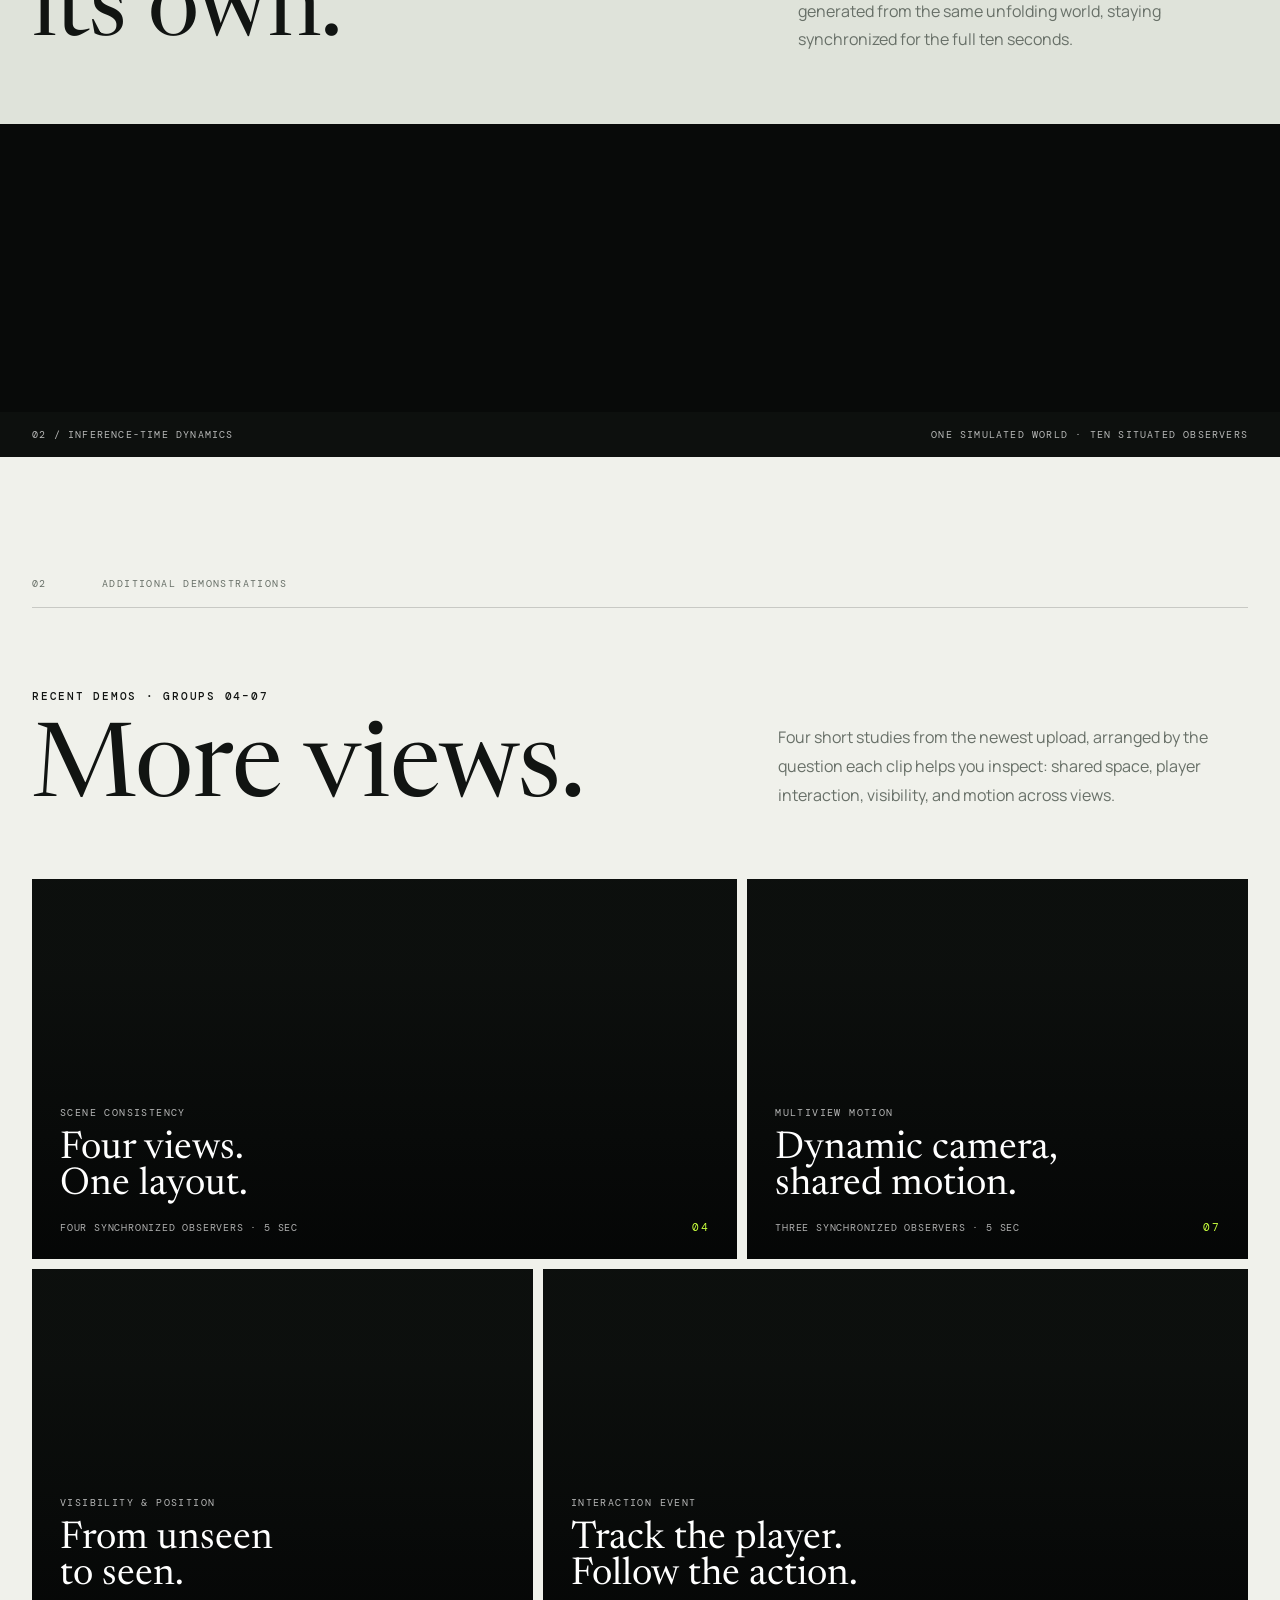
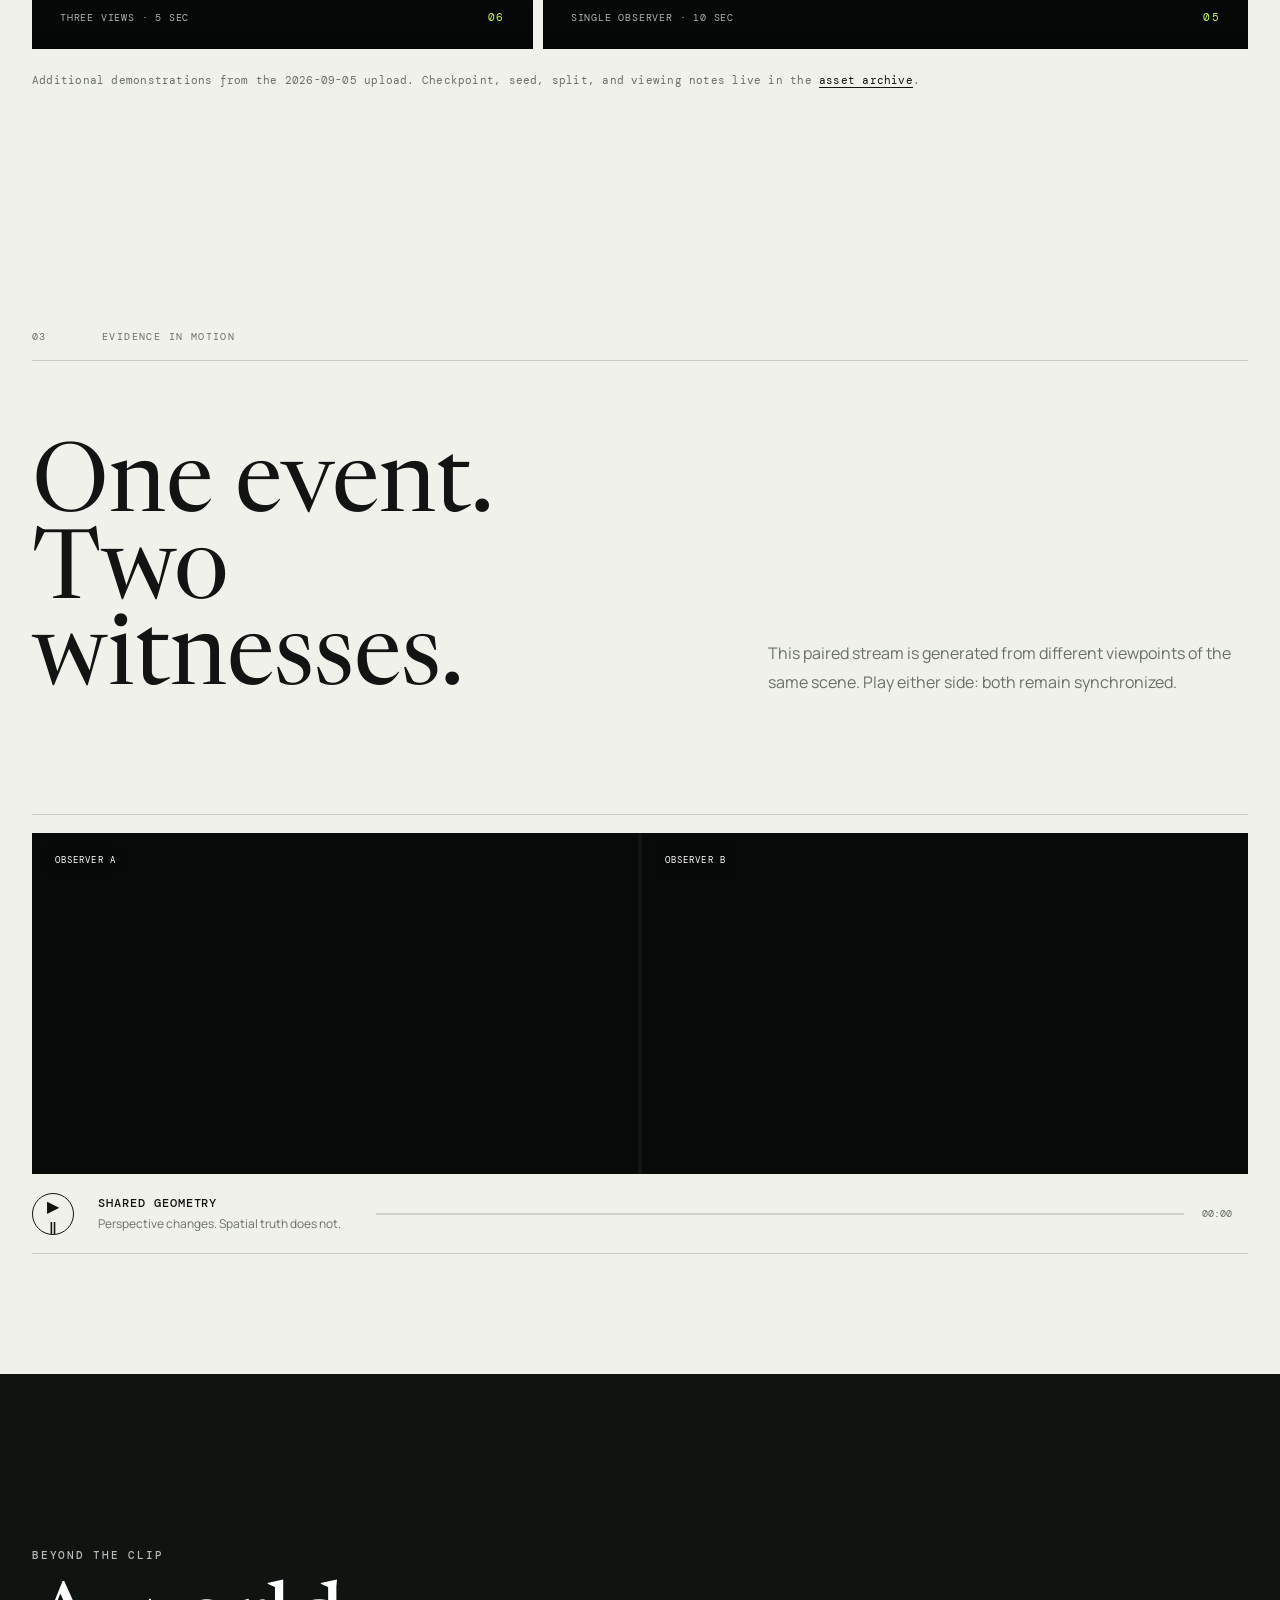
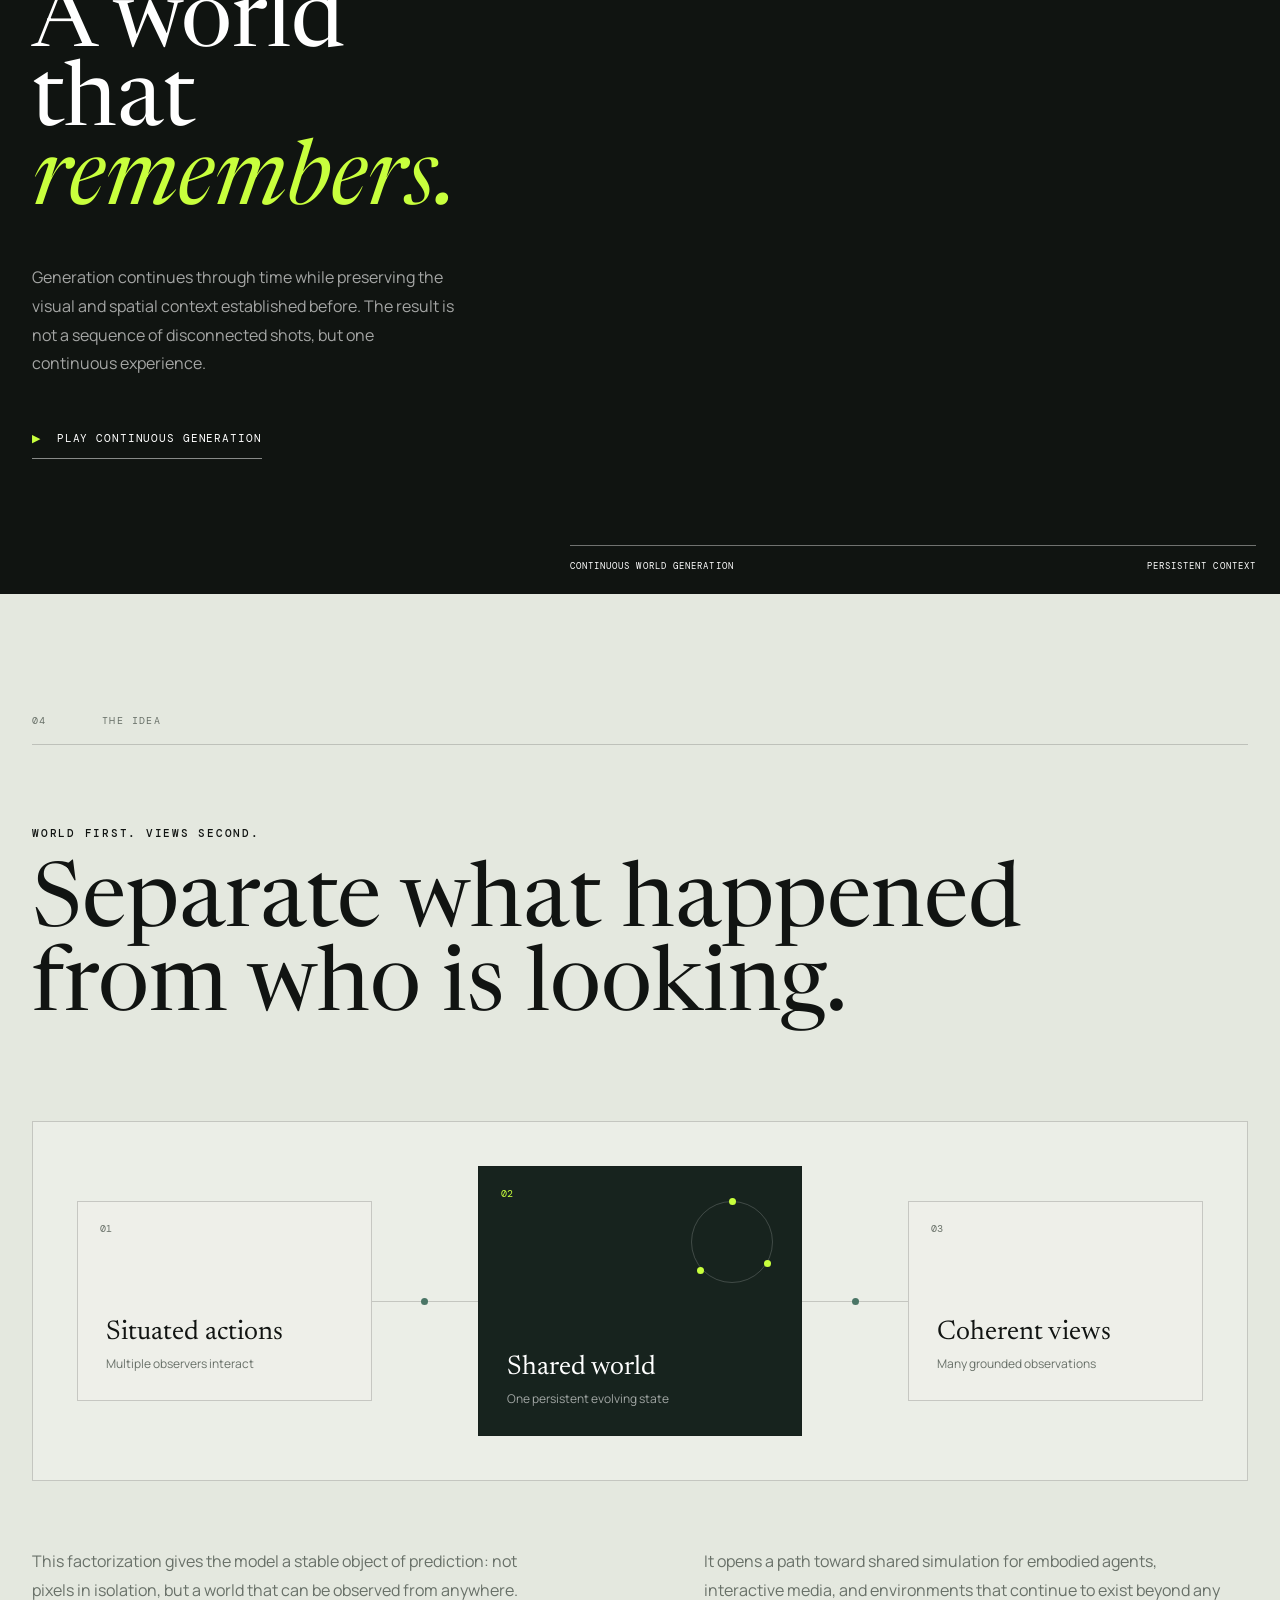
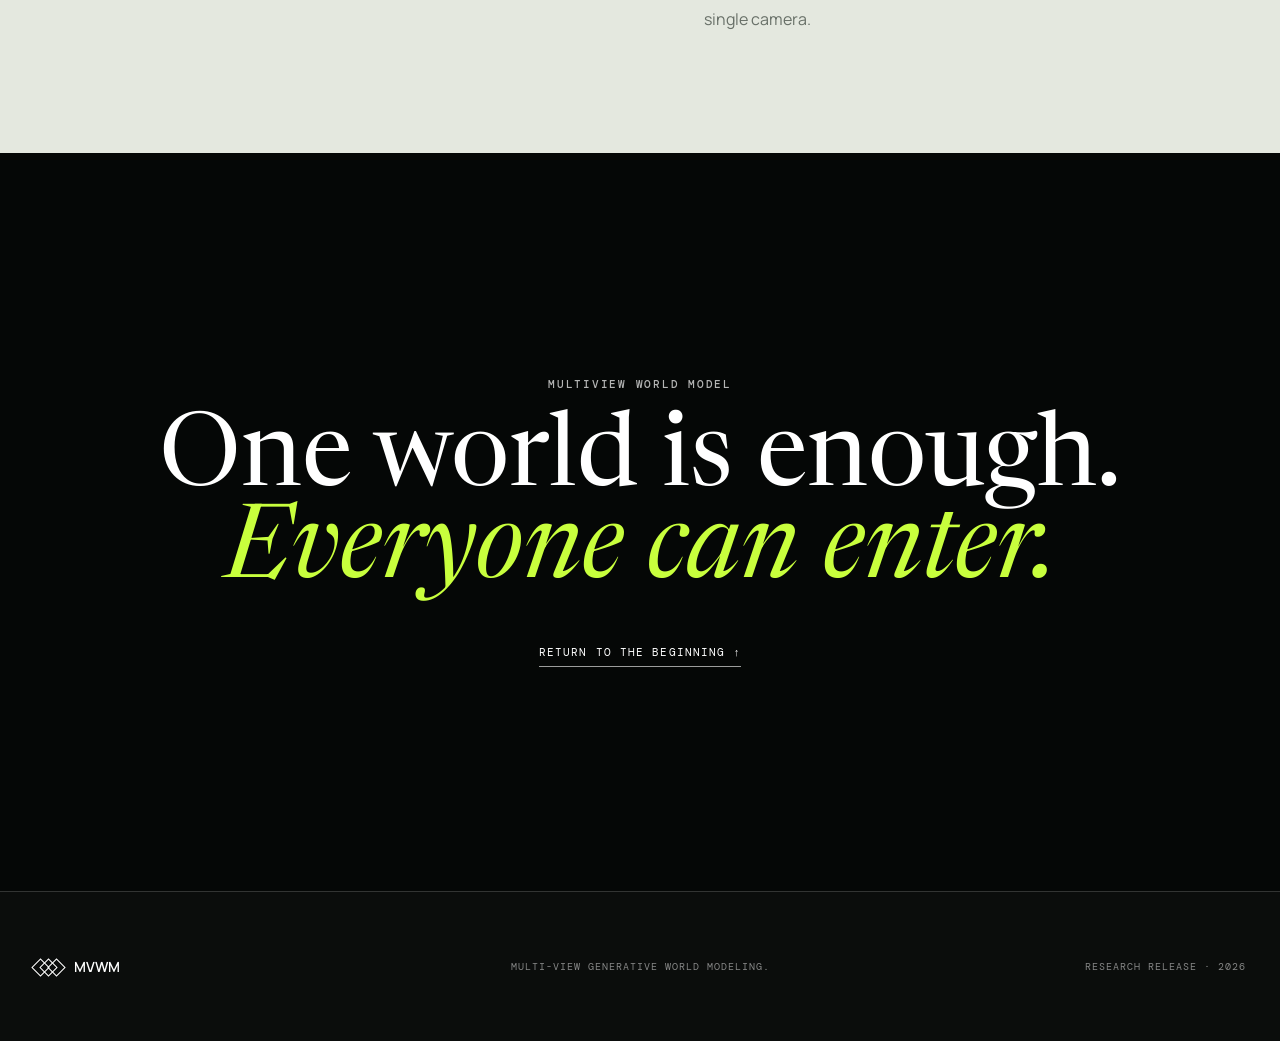
==== commit 2f5a0f8f: "Use neutral language for additional demos" ====
--- a/index.html
+++ b/index.html
@@ -19,7 +19,7 @@
     </a>
     <nav>
       <a href="#world">The world</a>
-      <a href="#selected">Selected demos</a>
+      <a href="#selected">Additional demos</a>
       <a href="#demos">Paired demos</a>
       <a href="#approach">Approach</a>
     </nav>
@@ -93,11 +93,11 @@
     </section>
 
     <section class="selected-section section-pad" id="selected" aria-labelledby="selected-title">
-      <div class="section-index reveal"><span>02</span><span>Selected studies</span></div>
+      <div class="section-index reveal"><span>02</span><span>Additional demonstrations</span></div>
       <div class="selected-intro reveal">
         <div>
-          <p class="kicker">Latest review cut · Groups 04–07</p>
-          <h2 id="selected-title">Look closer.</h2>
+          <p class="kicker">Recent demos · Groups 04–07</p>
+          <h2 id="selected-title">More views.</h2>
         </div>
         <p>Four short studies from the newest upload, arranged by the question each clip helps you inspect: shared space, player interaction, visibility, and motion across views.</p>
       </div>
@@ -123,7 +123,7 @@
           <div class="selected-card-copy"><span class="selected-number">05</span><p class="selected-tag">Interaction event</p><h3>Track the player.<br>Follow the action.</h3><p class="selected-meta">Single observer · 10 sec</p></div>
         </article>
       </div>
-      <p class="selected-note reveal">Curated qualitative studies from the 2026-09-05 upload. Checkpoint, seed, split, and viewing notes live in the <a href="assets/video/selected-20260905/README.md">selection archive</a>.</p>
+      <p class="selected-note reveal">Additional demonstrations from the 2026-09-05 upload. Checkpoint, seed, split, and viewing notes live in the <a href="assets/video/selected-20260905/README.md">asset archive</a>.</p>
     </section>
 
     <section class="demo-section section-pad" id="demos">
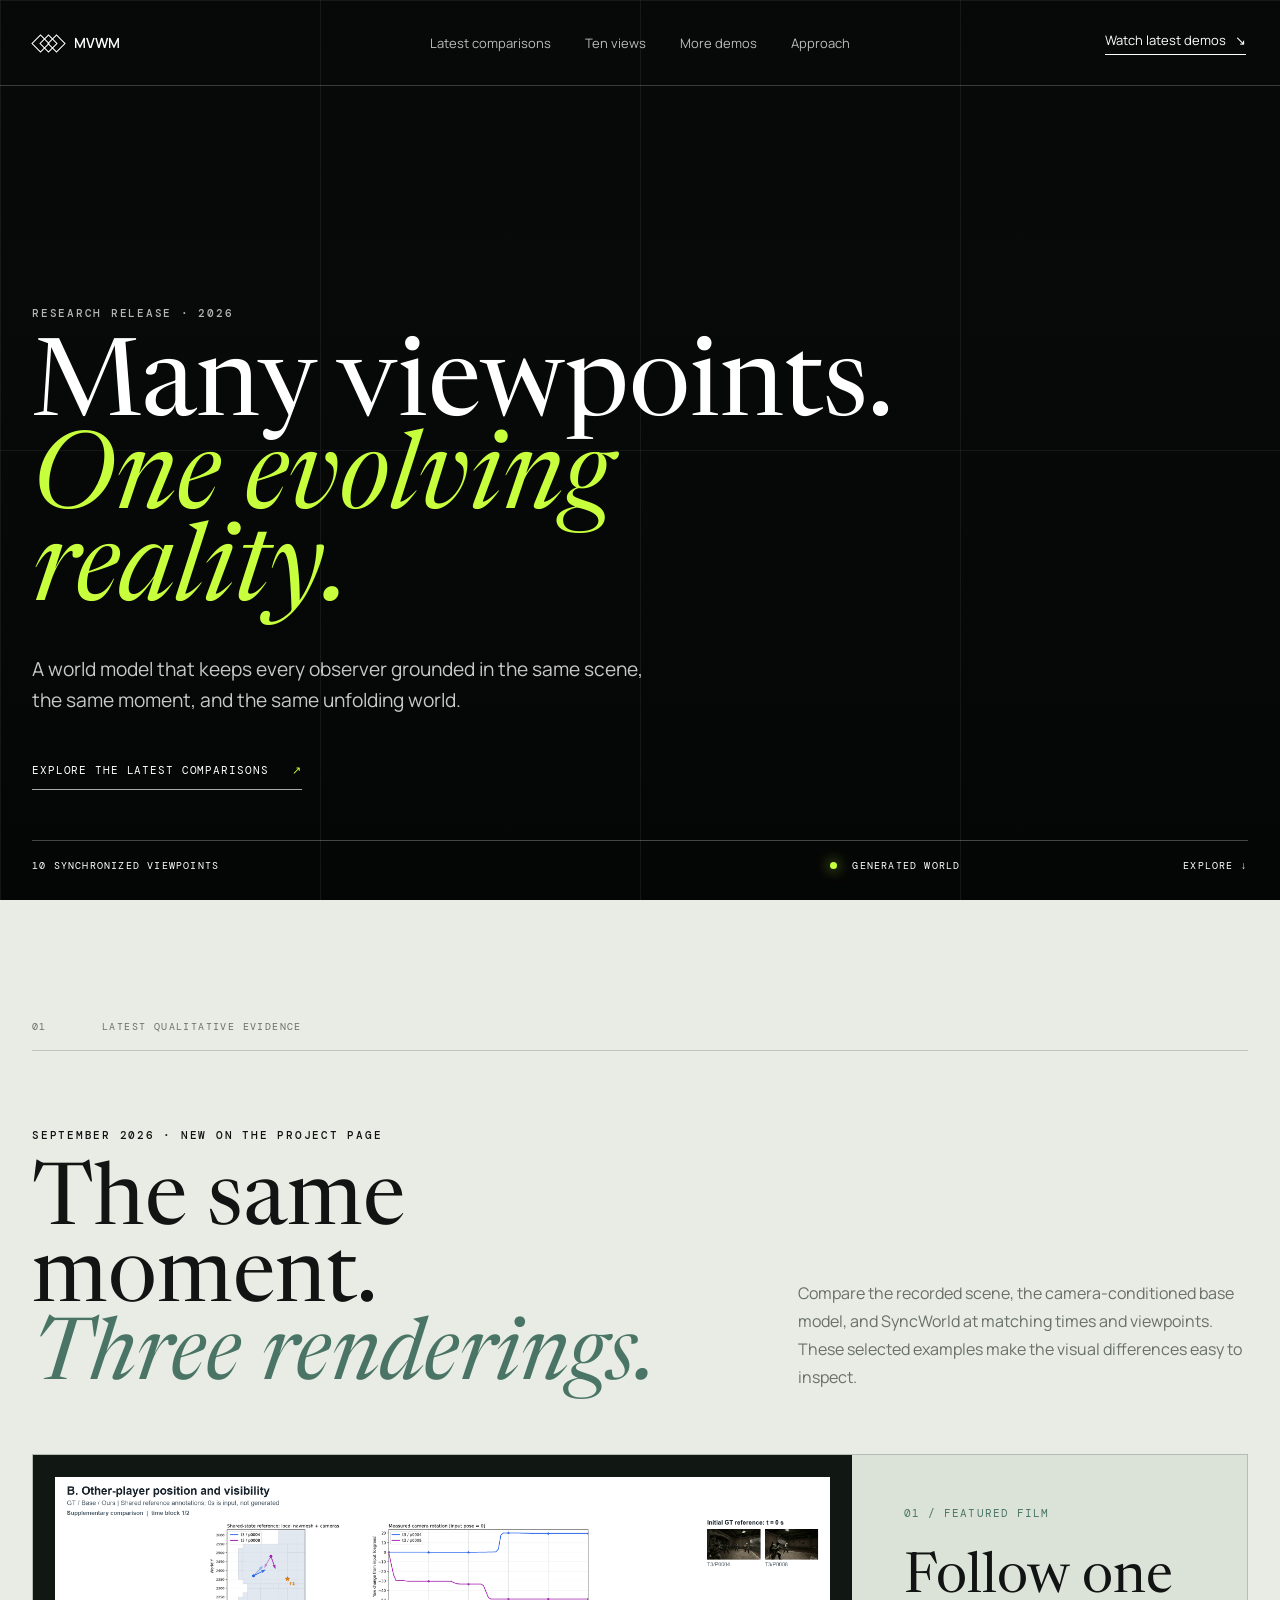
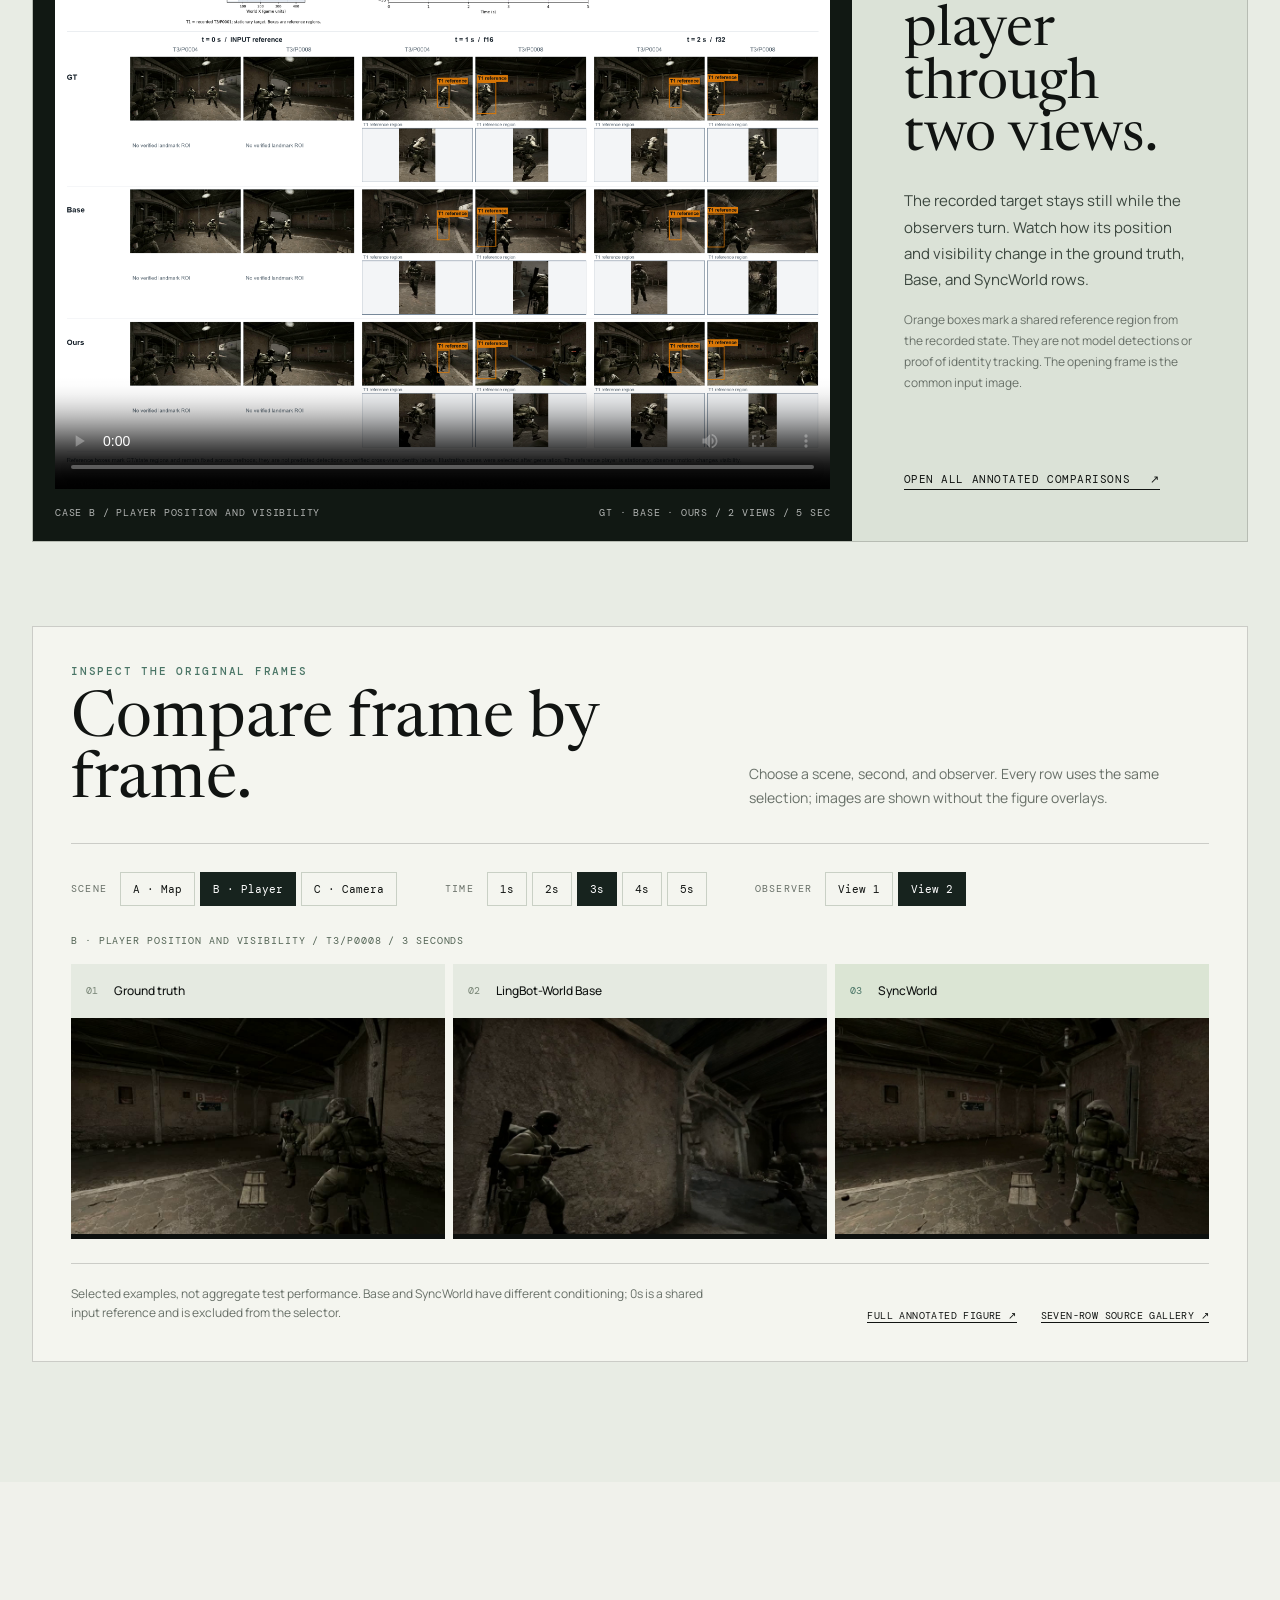
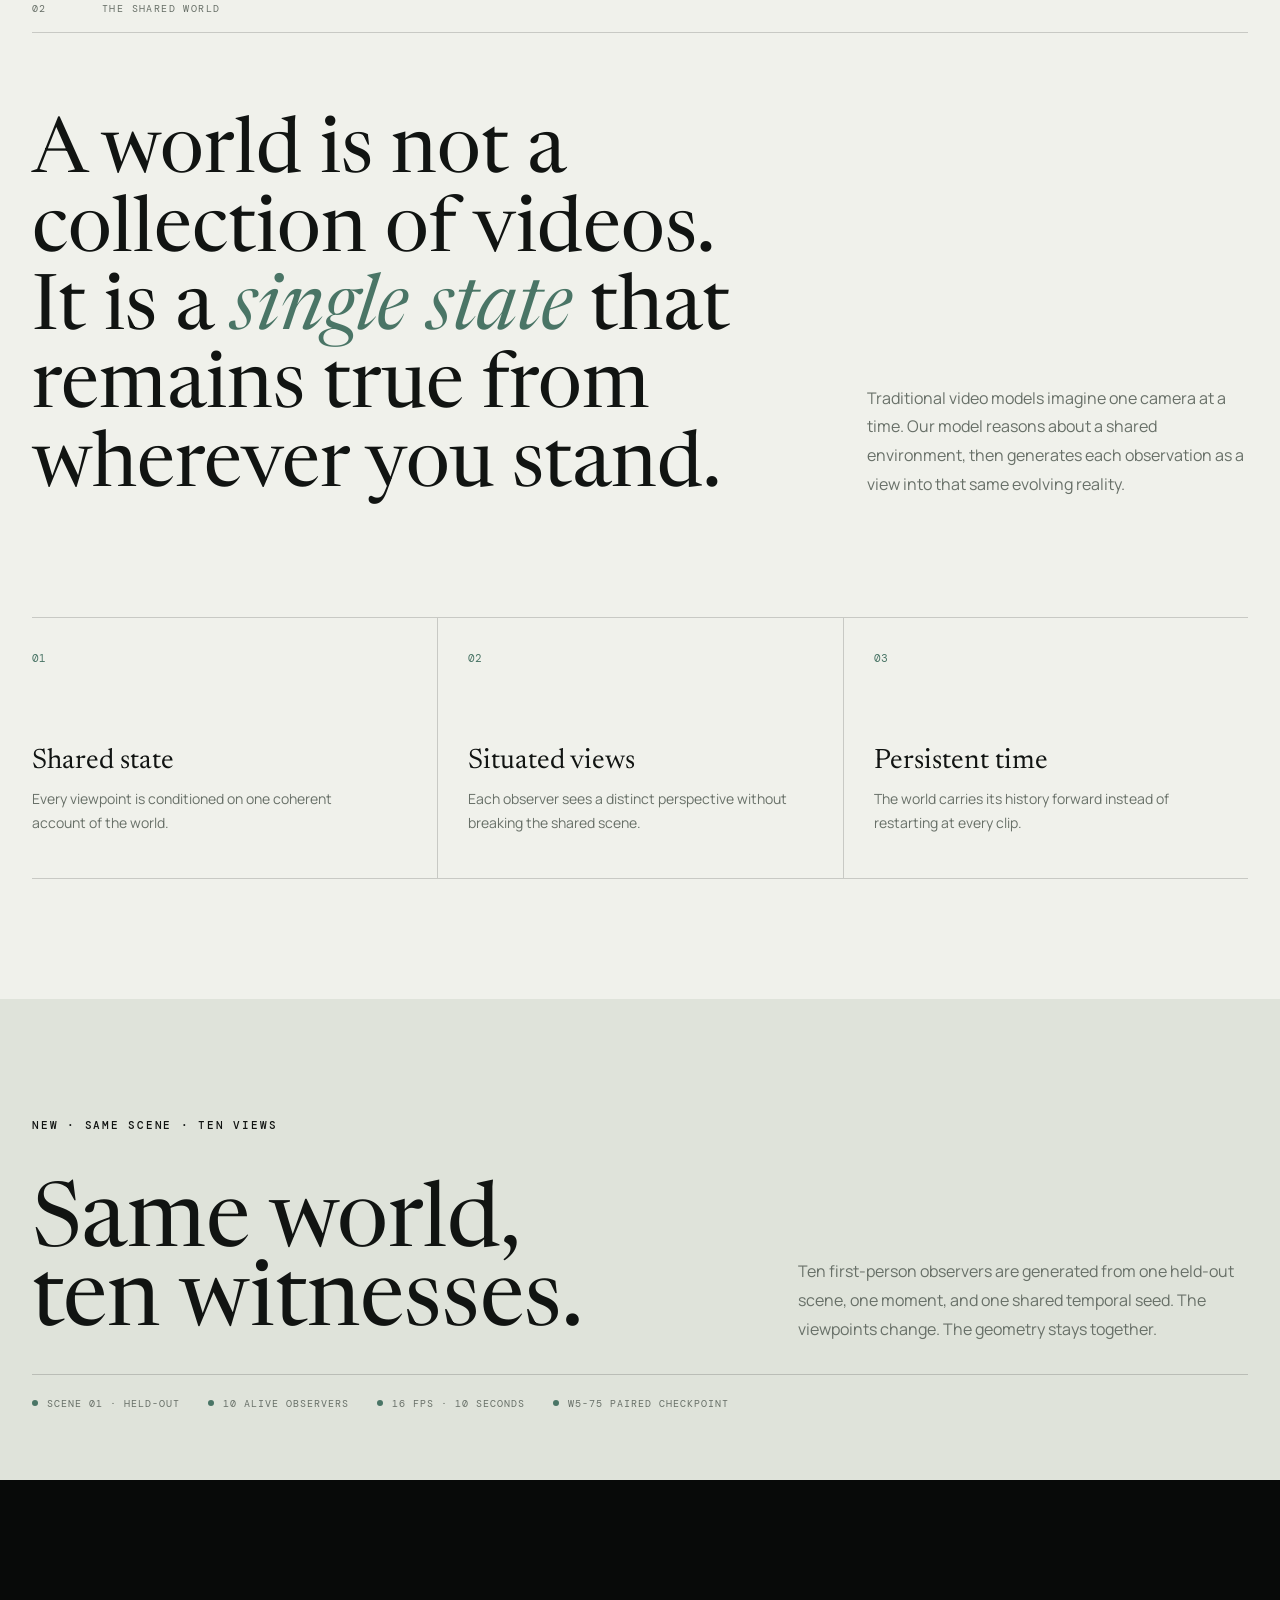
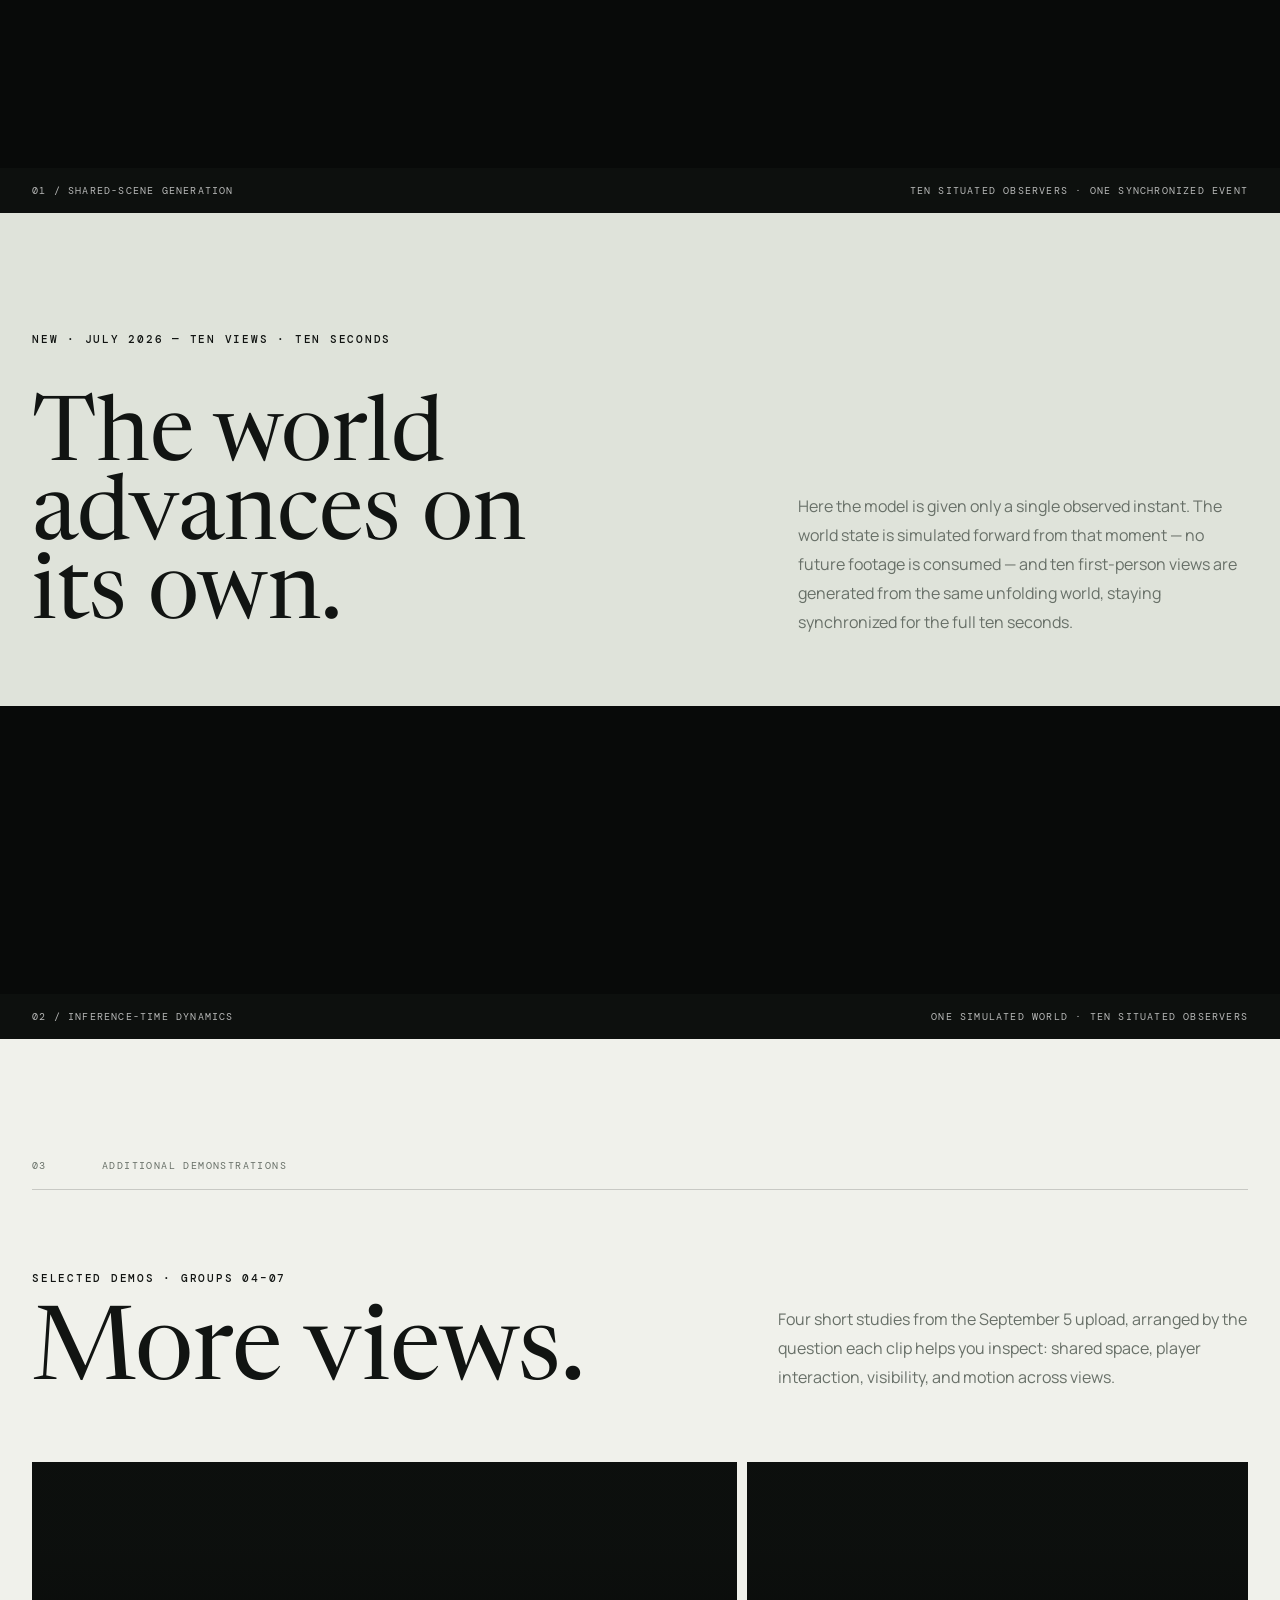
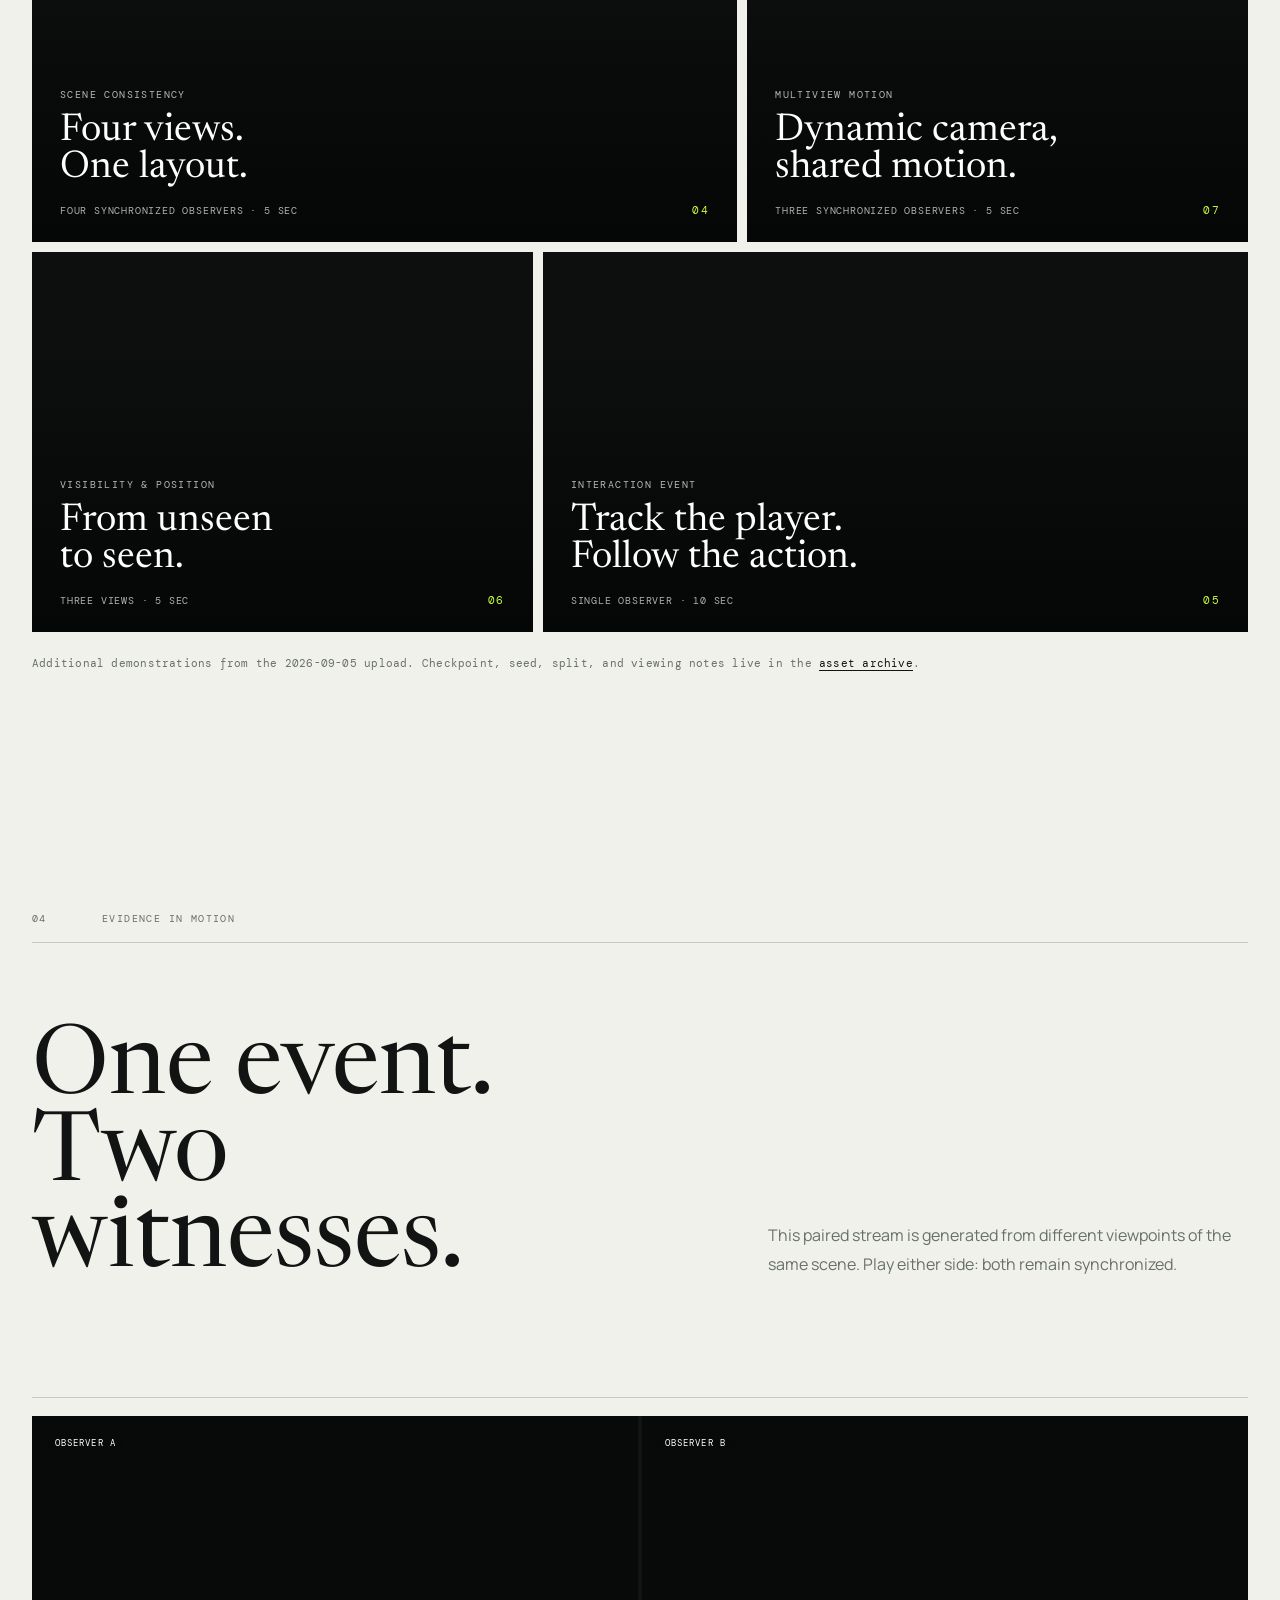
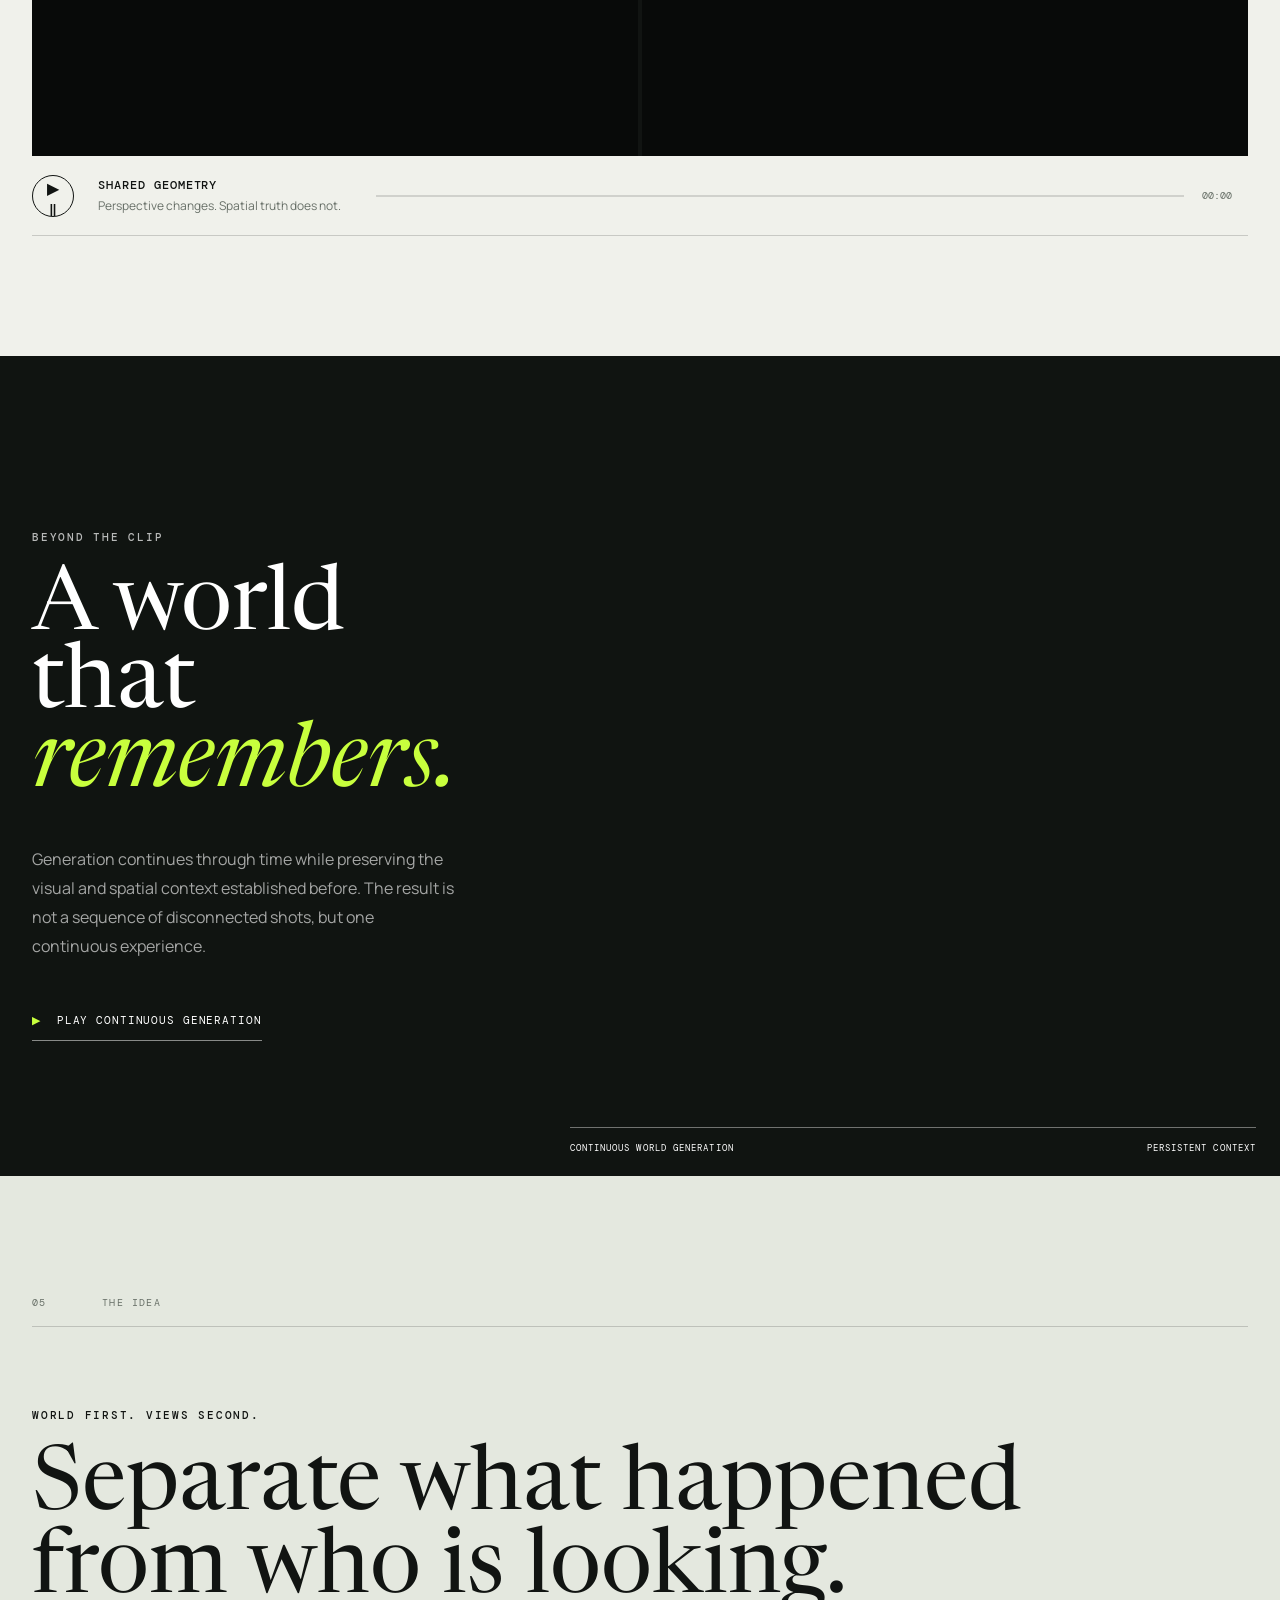
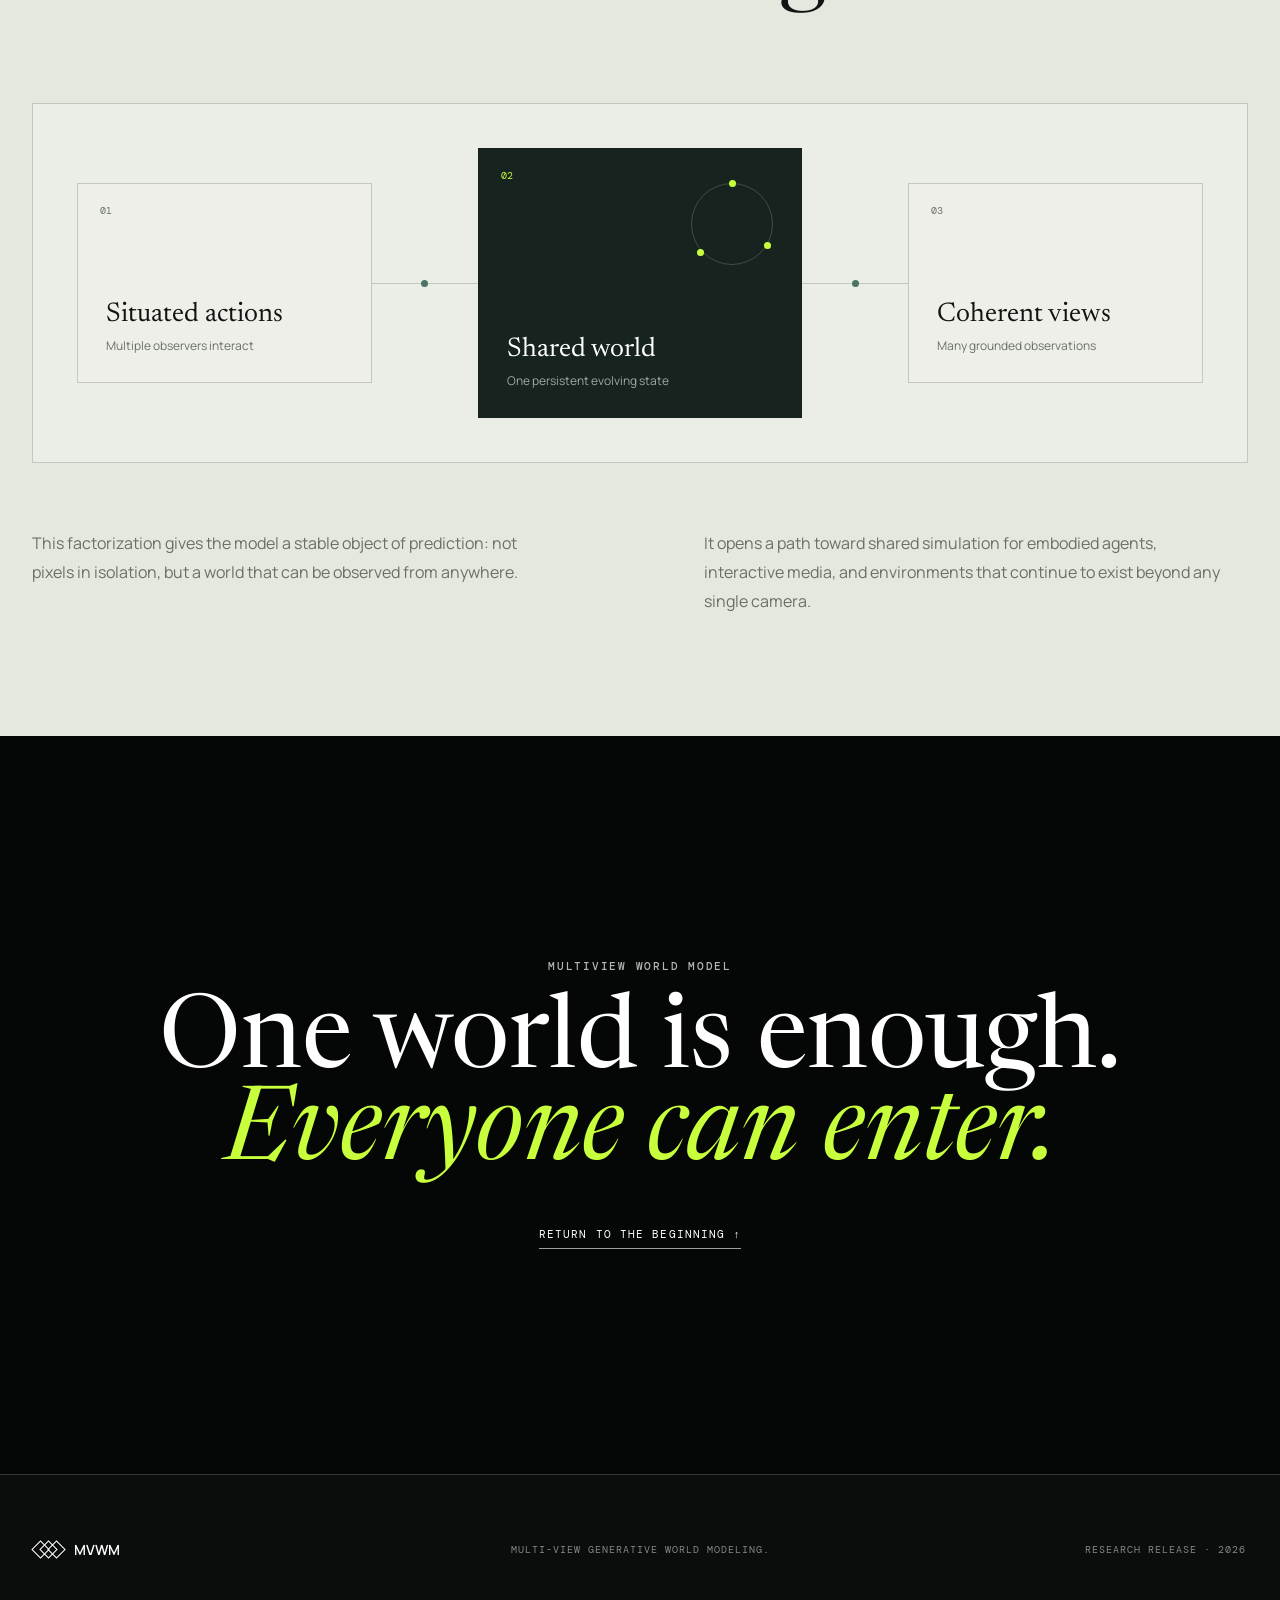
==== commit 34d6328e: "Feature latest qualitative demos on project page" ====
--- a/index.html
+++ b/index.html
@@ -18,12 +18,12 @@
       <span>MVWM</span>
     </a>
     <nav>
-      <a href="#world">The world</a>
-      <a href="#selected">Additional demos</a>
-      <a href="#demos">Paired demos</a>
+      <a href="#latest">Latest comparisons</a>
+      <a href="#ten-views">Ten views</a>
+      <a href="#selected">More demos</a>
       <a href="#approach">Approach</a>
     </nav>
-    <a class="nav-cta" href="#selected">Watch latest demos <span aria-hidden="true">↘</span></a>
+    <a class="nav-cta" href="#latest">Watch latest demos <span aria-hidden="true">↘</span></a>
   </header>
 
   <main id="top">
@@ -37,16 +37,69 @@
         <p class="kicker light">Research release · 2026</p>
         <h1 id="hero-title">Many viewpoints.<br><em>One evolving reality.</em></h1>
         <p class="hero-copy">A world model that keeps every observer grounded in the same scene, the same moment, and the same unfolding world.</p>
+        <a class="hero-link" href="#latest">Explore the latest comparisons <span aria-hidden="true">↗</span></a>
       </div>
       <div class="hero-foot">
         <span>10 synchronized viewpoints</span>
         <span class="live"><i></i> Generated world</span>
-        <a href="#world">Explore <span aria-hidden="true">↓</span></a>
+        <a href="#latest">Explore <span aria-hidden="true">↓</span></a>
+      </div>
+    </section>
+
+    <section class="latest-section section-pad" id="latest" aria-labelledby="latest-title">
+      <div class="section-index reveal"><span>01</span><span>Latest qualitative evidence</span></div>
+      <div class="latest-intro reveal">
+        <div>
+          <p class="kicker">September 2026 · New on the project page</p>
+          <h2 id="latest-title">The same moment.<br><em>Three renderings.</em></h2>
+        </div>
+        <p>Compare the recorded scene, the camera-conditioned base model, and SyncWorld at matching times and viewpoints. These selected examples make the visual differences easy to inspect.</p>
+      </div>
+
+      <div class="latest-feature reveal">
+        <div class="latest-video-stage">
+          <video controls playsinline preload="metadata" poster="assets/video/selected-20260905/qualitative-20260914/B-block-1.png" aria-label="Ground truth, Base, and SyncWorld comparison across two synchronized views">
+            <source src="assets/video/selected-20260905/qualitative-20260914/B-GT-Base-Ours-boxed.mp4" type="video/mp4">
+          </video>
+          <div class="latest-video-caption"><span>Case B / Player position and visibility</span><span>GT · Base · Ours / 2 views / 5 sec</span></div>
+        </div>
+        <div class="latest-feature-copy">
+          <span class="latest-feature-index">01 / Featured film</span>
+          <h3>Follow one player<br>through two views.</h3>
+          <p>The recorded target stays still while the observers turn. Watch how its position and visibility change in the ground truth, Base, and SyncWorld rows.</p>
+          <p class="latest-caveat">Orange boxes mark a shared reference region from the recorded state. They are not model detections or proof of identity tracking. The opening frame is the common input image.</p>
+          <a href="assets/video/selected-20260905/qualitative-20260914/index.html">Open all annotated comparisons <span aria-hidden="true">↗</span></a>
+        </div>
+      </div>
+
+      <div class="comparison-viewer reveal" id="comparison" aria-labelledby="comparison-title">
+        <div class="comparison-heading">
+          <div><p class="kicker">Inspect the original frames</p><h3 id="comparison-title">Compare frame by frame.</h3></div>
+          <p>Choose a scene, second, and observer. Every row uses the same selection; images are shown without the figure overlays.</p>
+        </div>
+        <div class="comparison-controls" aria-label="Qualitative comparison controls">
+          <div class="control-group"><span class="control-label">Scene</span><div class="control-buttons" data-control="case">
+            <button type="button" data-value="A">A · Map</button><button type="button" data-value="B" aria-pressed="true">B · Player</button><button type="button" data-value="C">C · Camera</button>
+          </div></div>
+          <div class="control-group"><span class="control-label">Time</span><div class="control-buttons" data-control="time">
+            <button type="button" data-value="1">1s</button><button type="button" data-value="2">2s</button><button type="button" data-value="3" aria-pressed="true">3s</button><button type="button" data-value="4">4s</button><button type="button" data-value="5">5s</button>
+          </div></div>
+          <div class="control-group"><span class="control-label">Observer</span><div class="control-buttons" data-control="view">
+            <button type="button" data-value="0">View 1</button><button type="button" data-value="1" aria-pressed="true">View 2</button>
+          </div></div>
+        </div>
+        <p class="comparison-context" id="comparison-context" aria-live="polite">B · Player visibility / View T3/P0008 / 3 seconds</p>
+        <div class="comparison-grid">
+          <figure><figcaption><span>01</span> Ground truth</figcaption><a data-frame="gt" href="assets/video/selected-20260905/qualitative-abc-7methods-20260914/B_player_visibility/frames/00_gt/t3_p0008/B_00_gt_T3-P0008_t03s_f048.png" target="_blank" rel="noopener"><img src="assets/video/selected-20260905/qualitative-abc-7methods-20260914/B_player_visibility/frames/00_gt/t3_p0008/B_00_gt_T3-P0008_t03s_f048.png" alt="Recorded reference at 3 seconds from B scene, second observer" loading="lazy"></a></figure>
+          <figure><figcaption><span>02</span> LingBot-World Base</figcaption><a data-frame="base" href="assets/video/selected-20260905/qualitative-abc-7methods-20260914/B_player_visibility/frames/01_lingbot_base/t3_p0008/B_01_lingbot_base_T3-P0008_t03s_f048.png" target="_blank" rel="noopener"><img src="assets/video/selected-20260905/qualitative-abc-7methods-20260914/B_player_visibility/frames/01_lingbot_base/t3_p0008/B_01_lingbot_base_T3-P0008_t03s_f048.png" alt="Base model at 3 seconds from B scene, second observer" loading="lazy"></a></figure>
+          <figure class="comparison-ours"><figcaption><span>03</span> SyncWorld</figcaption><a data-frame="ours" href="assets/video/selected-20260905/qualitative-abc-7methods-20260914/B_player_visibility/frames/06_ours/t3_p0008/B_06_ours_T3-P0008_t03s_f048.png" target="_blank" rel="noopener"><img src="assets/video/selected-20260905/qualitative-abc-7methods-20260914/B_player_visibility/frames/06_ours/t3_p0008/B_06_ours_T3-P0008_t03s_f048.png" alt="SyncWorld at 3 seconds from B scene, second observer" loading="lazy"></a></figure>
+        </div>
+        <div class="comparison-foot"><p>Selected examples, not aggregate test performance. Base and SyncWorld have different conditioning; 0s is a shared input reference and is excluded from the selector.</p><div><a id="comparison-figure" href="assets/video/selected-20260905/qualitative-20260914/B-comparison.png" target="_blank" rel="noopener">Full annotated figure ↗</a><a href="assets/video/selected-20260905/qualitative-abc-7methods-20260914/index.html">Seven-row source gallery ↗</a></div></div>
       </div>
     </section>
 
     <section class="manifesto section-pad" id="world">
-      <div class="section-index reveal"><span>01</span><span>The shared world</span></div>
+      <div class="section-index reveal"><span>02</span><span>The shared world</span></div>
       <div class="manifesto-copy reveal">
         <p class="display">A world is not a collection of videos. It is a <em>single state</em> that remains true from wherever you stand.</p>
         <p class="support">Traditional video models imagine one camera at a time. Our model reasons about a shared environment, then generates each observation as a view into that same evolving reality.</p>
@@ -58,7 +111,7 @@
       </div>
     </section>
 
-    <section class="ten-view-feature" aria-label="Ten-view generation demo">
+    <section class="ten-view-feature" id="ten-views" aria-label="Ten-view generation demo">
       <div class="feature-heading reveal">
         <p class="kicker">New · Same scene · Ten views</p>
         <h2>Same world,<br>ten witnesses.</h2>
@@ -93,13 +146,13 @@
     </section>
 
     <section class="selected-section section-pad" id="selected" aria-labelledby="selected-title">
-      <div class="section-index reveal"><span>02</span><span>Additional demonstrations</span></div>
+      <div class="section-index reveal"><span>03</span><span>Additional demonstrations</span></div>
       <div class="selected-intro reveal">
         <div>
-          <p class="kicker">Recent demos · Groups 04–07</p>
+          <p class="kicker">Selected demos · Groups 04–07</p>
           <h2 id="selected-title">More views.</h2>
         </div>
-        <p>Four short studies from the newest upload, arranged by the question each clip helps you inspect: shared space, player interaction, visibility, and motion across views.</p>
+        <p>Four short studies from the September 5 upload, arranged by the question each clip helps you inspect: shared space, player interaction, visibility, and motion across views.</p>
       </div>
       <div class="selected-grid">
         <article class="selected-card selected-card-wide reveal">
@@ -127,7 +180,7 @@
     </section>
 
     <section class="demo-section section-pad" id="demos">
-      <div class="section-index reveal"><span>03</span><span>Evidence in motion</span></div>
+      <div class="section-index reveal"><span>04</span><span>Evidence in motion</span></div>
       <div class="demo-intro reveal">
         <h2>One event.<br>Two witnesses.</h2>
         <p>This paired stream is generated from different viewpoints of the same scene. Play either side: both remain synchronized.</p>
@@ -164,7 +217,7 @@
     </section>
 
     <section class="approach section-pad" id="approach">
-      <div class="section-index reveal"><span>04</span><span>The idea</span></div>
+      <div class="section-index reveal"><span>05</span><span>The idea</span></div>
       <div class="approach-title reveal">
         <p class="kicker">World first. Views second.</p>
         <h2>Separate what happened<br>from who is looking.</h2>
--- a/styles.css
+++ b/styles.css
@@ -43,10 +43,53 @@
 .hero h1 { margin: 0; max-width: 980px; font: 400 clamp(58px, 8.4vw, 128px)/.86 var(--serif); letter-spacing: 0; }
 .hero h1 em, .closing h2 em, .memory-copy h2 em { color: var(--acid); font-weight: 400; }
 .hero-copy { max-width: 620px; margin: 32px 0 0; color: rgba(255,255,255,.78); font-size: clamp(15px, 1.5vw, 20px); line-height: 1.65; }
+.hero-link { display: inline-flex; gap: 24px; align-items: center; margin-top: 34px; padding: 12px 0; border-bottom: 1px solid rgba(255,255,255,.65); font: 400 11px var(--mono); letter-spacing: .08em; text-transform: uppercase; }
+.hero-link span { color: var(--acid); }
 .hero-foot { position: absolute; z-index: 3; inset: auto 32px 28px; display: grid; grid-template-columns: 1fr 1fr auto; padding-top: 18px; border-top: 1px solid rgba(255,255,255,.26); font: 400 10px var(--mono); letter-spacing: .12em; text-transform: uppercase; }
 .hero-foot .live { justify-self: center; }.live i { display: inline-block; width: 7px; height: 7px; margin-right: 8px; border-radius: 50%; background: var(--acid); box-shadow: 0 0 14px var(--acid); }
 
 .section-index { display: grid; grid-template-columns: 70px 1fr; padding-bottom: 17px; border-bottom: 1px solid var(--line); color: var(--muted); font: 400 10px var(--mono); letter-spacing: .14em; text-transform: uppercase; }
+.latest-section { background: #e8ece4; }
+.latest-intro { display: grid; grid-template-columns: 1.2fr .8fr; align-items: end; gap: 7vw; padding: 78px 0 56px; }
+.latest-intro h2 { margin: 0; font: 400 clamp(56px, 6.7vw, 96px)/.9 var(--serif); }
+.latest-intro h2 em { color: #4a7566; font-weight: 400; }
+.latest-intro > p { max-width: 450px; justify-self: end; margin: 0 0 7px; color: var(--muted); font-size: 16px; line-height: 1.75; }
+.latest-feature { display: grid; grid-template-columns: minmax(0, 1.35fr) minmax(320px, .65fr); background: #dbe2d7; border: 1px solid var(--line); }
+.latest-video-stage { min-width: 0; padding: 22px; background: #111813; }
+.latest-video-stage video { width: 100%; max-height: 660px; margin: auto; object-fit: contain; background: #070b08; }
+.latest-video-caption { display: flex; justify-content: space-between; gap: 16px; padding: 17px 0 0; color: rgba(255,255,255,.67); font: 400 10px var(--mono); letter-spacing: .08em; text-transform: uppercase; }
+.latest-feature-copy { display: flex; flex-direction: column; align-items: flex-start; padding: clamp(32px, 4vw, 64px); }
+.latest-feature-index { color: #4a7566; font: 400 11px var(--mono); letter-spacing: .1em; text-transform: uppercase; }
+.latest-feature-copy h3 { margin: auto 0 24px; font: 400 clamp(43px, 4.4vw, 68px)/.94 var(--serif); }
+.latest-feature-copy > p { max-width: 430px; margin: 0 0 16px; color: #3c473f; font-size: 15px; line-height: 1.75; }
+.latest-feature-copy .latest-caveat { color: var(--muted); font-size: 12px; }
+.latest-feature-copy > a { display: inline-flex; gap: 20px; margin-top: auto; padding-top: 28px; border-bottom: 1px solid var(--ink); font: 400 11px/1.7 var(--mono); letter-spacing: .05em; text-transform: uppercase; }
+.comparison-viewer { margin-top: 84px; padding: 38px; background: #f4f5ef; border: 1px solid var(--line); }
+.comparison-heading { display: grid; grid-template-columns: 1fr .8fr; align-items: end; gap: 50px; padding-bottom: 30px; border-bottom: 1px solid var(--line); }
+.comparison-heading .kicker { margin-bottom: 13px; color: #4a7566; }
+.comparison-heading h3 { margin: 0; font: 400 clamp(40px, 5vw, 66px)/.95 var(--serif); }
+.comparison-heading > p { max-width: 460px; margin: 0 0 3px; justify-self: end; color: var(--muted); font-size: 14px; line-height: 1.7; }
+.comparison-controls { display: flex; flex-wrap: wrap; gap: 20px 48px; padding: 28px 0; }
+.control-group { display: flex; align-items: center; gap: 13px; }
+.control-label { color: var(--muted); font: 400 10px var(--mono); letter-spacing: .12em; text-transform: uppercase; }
+.control-buttons { display: flex; flex-wrap: wrap; gap: 5px; }
+.control-buttons button { padding: 9px 12px; border: 1px solid #c9d0c5; background: transparent; cursor: pointer; font: 400 11px var(--mono); transition: background .2s, border-color .2s, color .2s; }
+.control-buttons button:hover { border-color: #4a7566; }
+.control-buttons button[aria-pressed="true"] { border-color: #17231e; color: white; background: #17231e; }
+.control-buttons button:focus-visible, .latest-feature-copy a:focus-visible, .hero-link:focus-visible { outline: 3px solid #4a7566; outline-offset: 3px; }
+.comparison-context { margin: 0 0 17px; color: #536455; font: 400 10px var(--mono); letter-spacing: .09em; text-transform: uppercase; }
+.comparison-grid { display: grid; grid-template-columns: repeat(3, minmax(0, 1fr)); gap: 8px; }
+.comparison-grid figure { min-width: 0; margin: 0; background: #e5eae1; }
+.comparison-grid figcaption { display: flex; gap: 16px; align-items: center; min-height: 54px; padding: 0 15px; font: 500 12px var(--sans); }
+.comparison-grid figcaption span { color: #778475; font: 400 10px var(--mono); }
+.comparison-grid figure.comparison-ours { background: #dbe5d4; }
+.comparison-grid figure.comparison-ours figcaption span { color: #4a7566; }
+.comparison-grid a { display: block; overflow: hidden; background: #0d100e; }
+.comparison-grid img { width: 100%; height: auto; aspect-ratio: 832 / 480; object-fit: contain; }
+.comparison-foot { display: flex; justify-content: space-between; align-items: end; gap: 40px; margin-top: 24px; padding-top: 20px; border-top: 1px solid var(--line); }
+.comparison-foot p { max-width: 660px; margin: 0; color: var(--muted); font-size: 12px; line-height: 1.65; }
+.comparison-foot div { display: flex; flex-wrap: wrap; gap: 12px 24px; justify-content: flex-end; }
+.comparison-foot a { white-space: nowrap; border-bottom: 1px solid currentColor; font: 400 10px var(--mono); letter-spacing: .04em; text-transform: uppercase; }
 .manifesto { background: var(--paper); }
 .manifesto-copy { display: grid; grid-template-columns: 1fr .52fr; gap: 8vw; align-items: end; padding: 82px 0 110px; }
 .display { margin: 0; font: 400 clamp(42px, 6vw, 86px)/1.02 var(--serif); }
@@ -129,10 +172,21 @@
 .reveal { opacity: 0; transform: translateY(28px); transition: opacity .8s ease, transform .8s ease; }.reveal.visible { opacity: 1; transform: none; }
 @media (prefers-reduced-motion: reduce) { html{scroll-behavior:auto}.reveal{opacity:1;transform:none;transition:none}.orbit{animation:none} }
 
+@media (max-width: 1050px) {
+  .latest-feature { grid-template-columns: minmax(0, 1fr) minmax(285px, .6fr); }
+  .latest-feature-copy { padding: 30px; }
+  .latest-feature-copy h3 { font-size: 44px; }
+  .comparison-controls { gap: 20px; }
+}
+
 @media (max-width: 800px) {
   .section-pad { padding: 88px 20px; }
   .nav { height: 68px; padding: 0 20px; grid-template-columns: 1fr auto; }.nav nav{display:none}.nav-cta{font-size:11px}
   .hero-content { width: calc(100% - 40px); margin: 0 20px 112px; }.hero h1{font-size:clamp(53px,16vw,78px)}.hero-copy{max-width:480px;font-size:14px}.hero-foot{inset:auto 20px 22px;grid-template-columns:1fr auto}.hero-foot .live{display:none}
+  .latest-intro,.latest-feature,.comparison-heading { grid-template-columns: 1fr; }
+  .latest-intro { gap: 24px; padding: 58px 0 40px; }.latest-intro h2 { font-size: clamp(52px, 11vw, 78px); }.latest-intro > p,.comparison-heading > p { justify-self: start; }
+  .latest-video-stage { padding: 12px; }.latest-video-caption { flex-wrap: wrap; font-size: 9px; }.latest-feature-copy { padding: 30px 25px; }.latest-feature-copy h3 { margin: 20px 0; }.latest-feature-copy > a { margin-top: 10px; }
+  .comparison-viewer { margin-top: 58px; padding: 20px; }.comparison-heading { gap: 18px; }.comparison-heading h3 { font-size: 46px; }.comparison-controls { gap: 18px 30px; }.control-group { flex-wrap: wrap; }.comparison-grid { grid-template-columns: 1fr; gap: 12px; }.comparison-foot { align-items: start; flex-direction: column; gap: 18px; }.comparison-foot div { justify-content: flex-start; }
   .manifesto-copy,.feature-heading,.demo-intro,.memory-section,.approach-note { grid-template-columns: 1fr; }.manifesto-copy{gap:34px;padding:60px 0 80px}.display{font-size:48px}.world-principles{grid-template-columns:1fr}.world-principles article{min-height:190px;padding:24px 0}.world-principles article+article{padding-left:0;border-left:0;border-top:1px solid var(--line)}.world-principles h3{margin-top:44px}
   .ten-view-feature{padding-top:88px}.feature-heading{width:calc(100% - 40px);gap:30px;margin-bottom:50px}.feature-heading h2{font-size:64px}.feature-heading>p:not(.kicker){justify-self:start}.wide-film video{aspect-ratio:2/1}.wide-film figcaption{padding:14px 20px}.wide-film figcaption span:last-child{display:none}
   .selected-intro{grid-template-columns:1fr;gap:30px;padding:60px 0 40px}.selected-intro>p{justify-self:start}.selected-grid{grid-template-columns:1fr;gap:8px}.selected-card,.selected-card-wide,.selected-card-interaction{grid-column:auto;min-height:72vw}.selected-card-copy{inset:auto 20px 20px}.selected-card h3{font-size:40px}.selected-number{right:0}.selected-note{margin-top:18px}
@@ -141,3 +195,11 @@
   .approach-title{padding:60px 0}.approach-title h2{font-size:56px}.system-map{grid-template-columns:1fr;padding:20px}.map-line{height:48px;width:1px;justify-self:center}.map-line i{margin:20px 0 0 -3px}.map-node,.map-node.core{min-height:180px}.approach-note{gap:28px;margin-top:46px}
   .closing{min-height:72svh}.closing h2{font-size:58px}footer{grid-template-columns:1fr 1fr;min-height:120px;padding:24px 20px}footer p:nth-child(2){display:none}
 }
+
+@media (max-width: 420px) {
+  .nav-cta { max-width: 150px; text-align: right; }
+  .hero-link { font-size: 10px; }
+  .comparison-controls { display: block; }.control-group + .control-group { margin-top: 20px; }
+  .control-buttons button { padding: 8px 10px; }
+  .comparison-heading h3 { font-size: 40px; }
+}
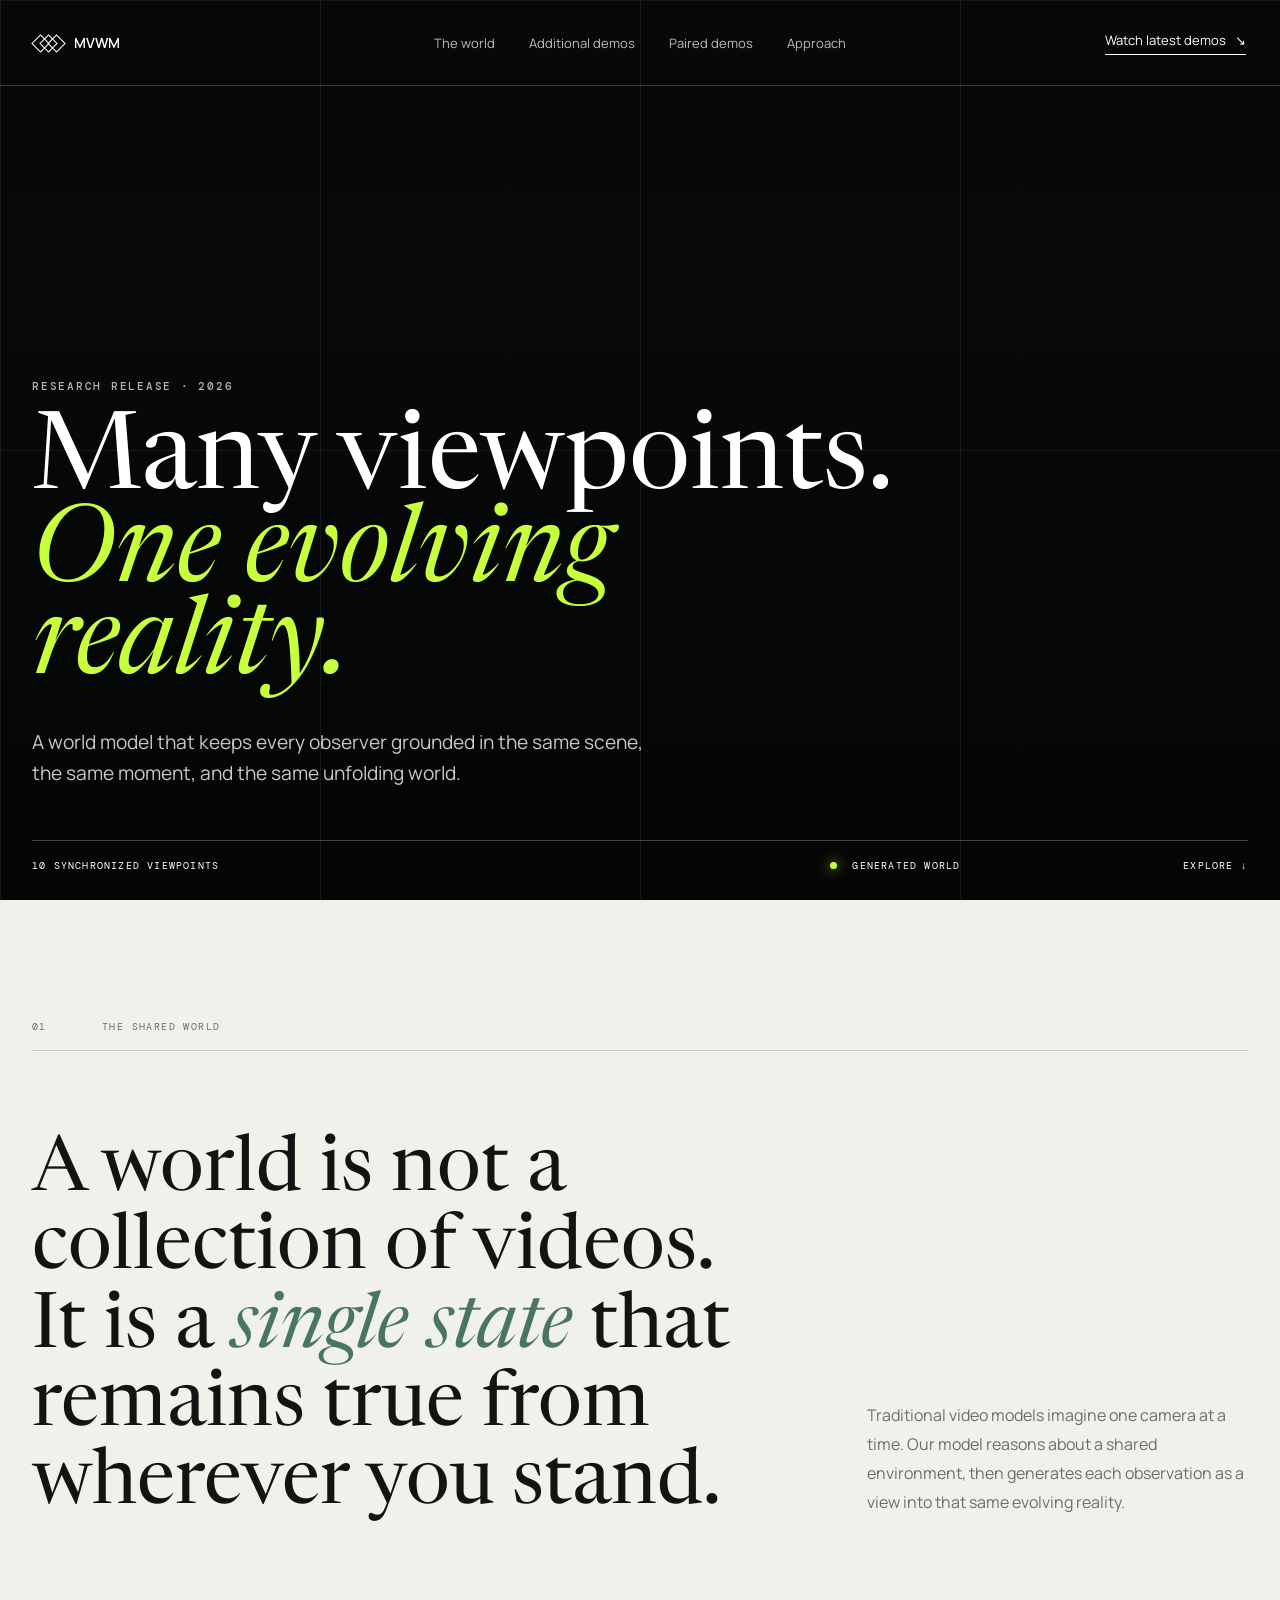
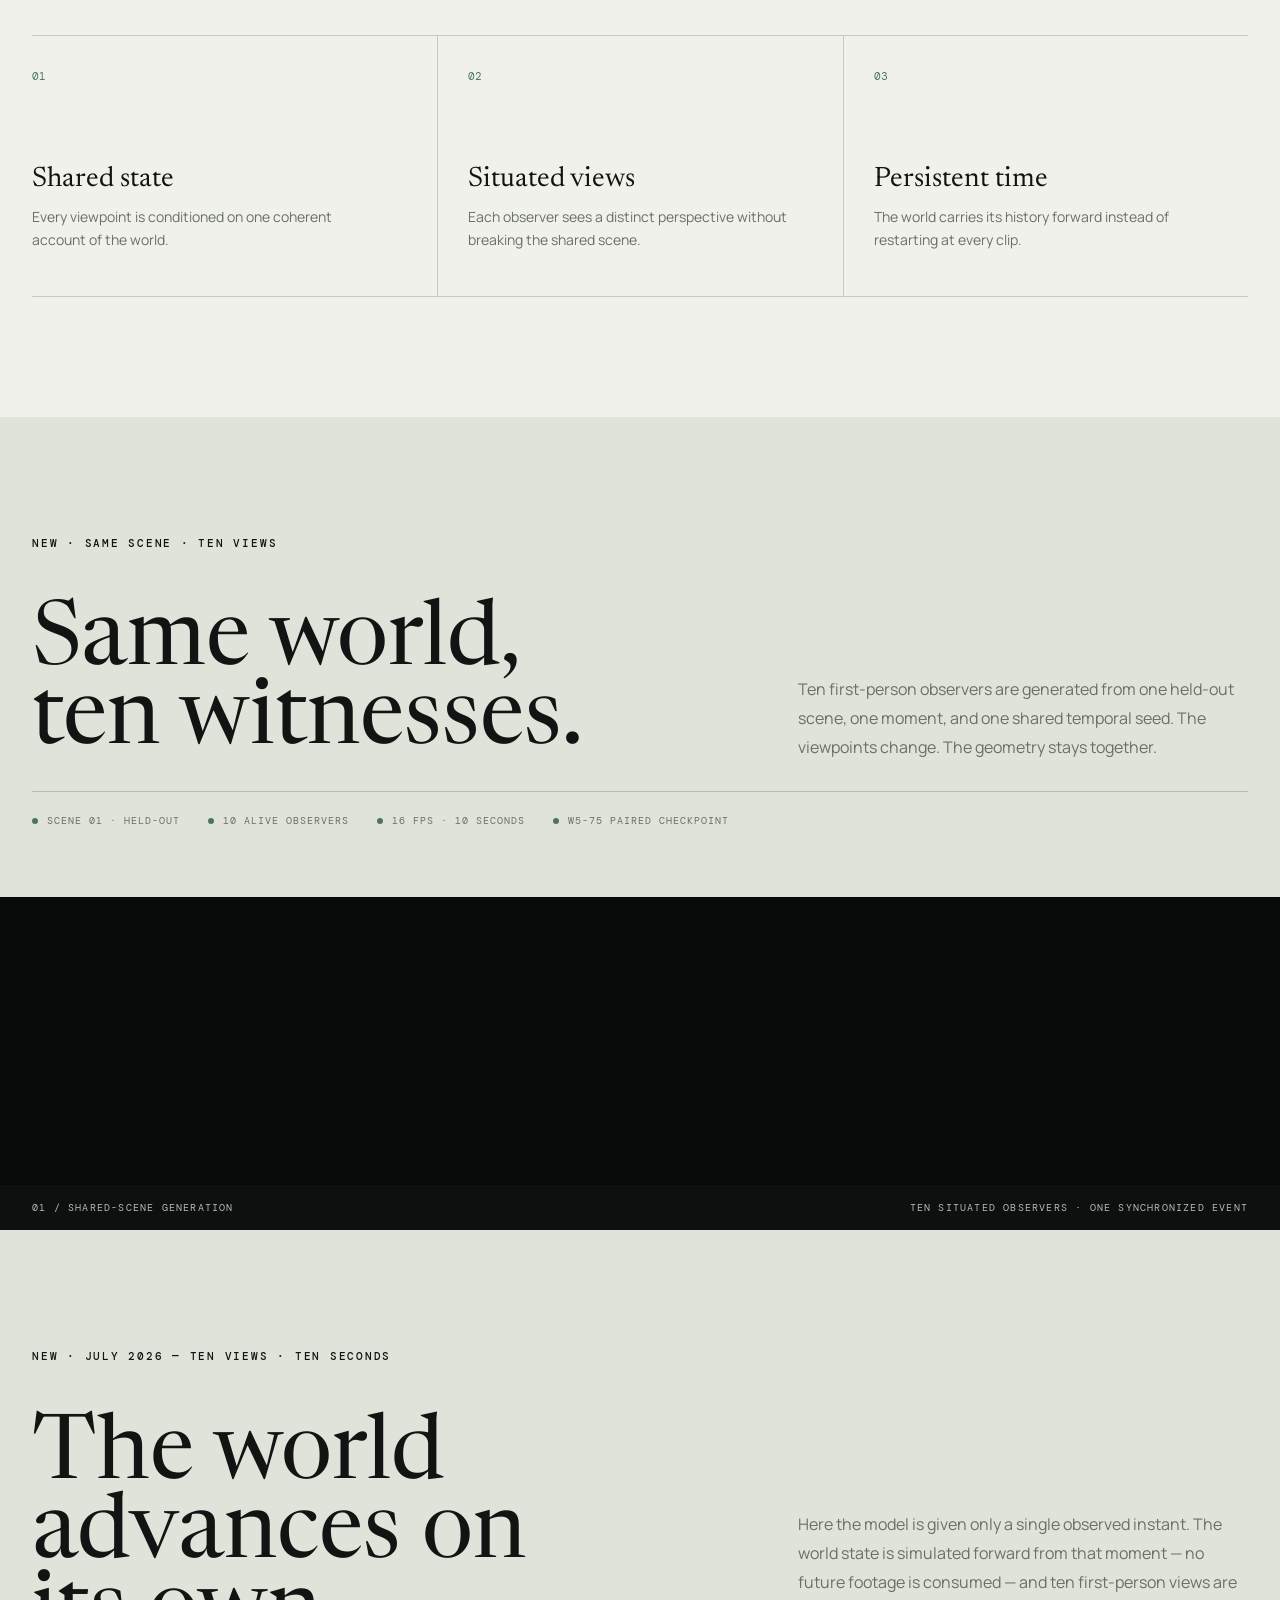
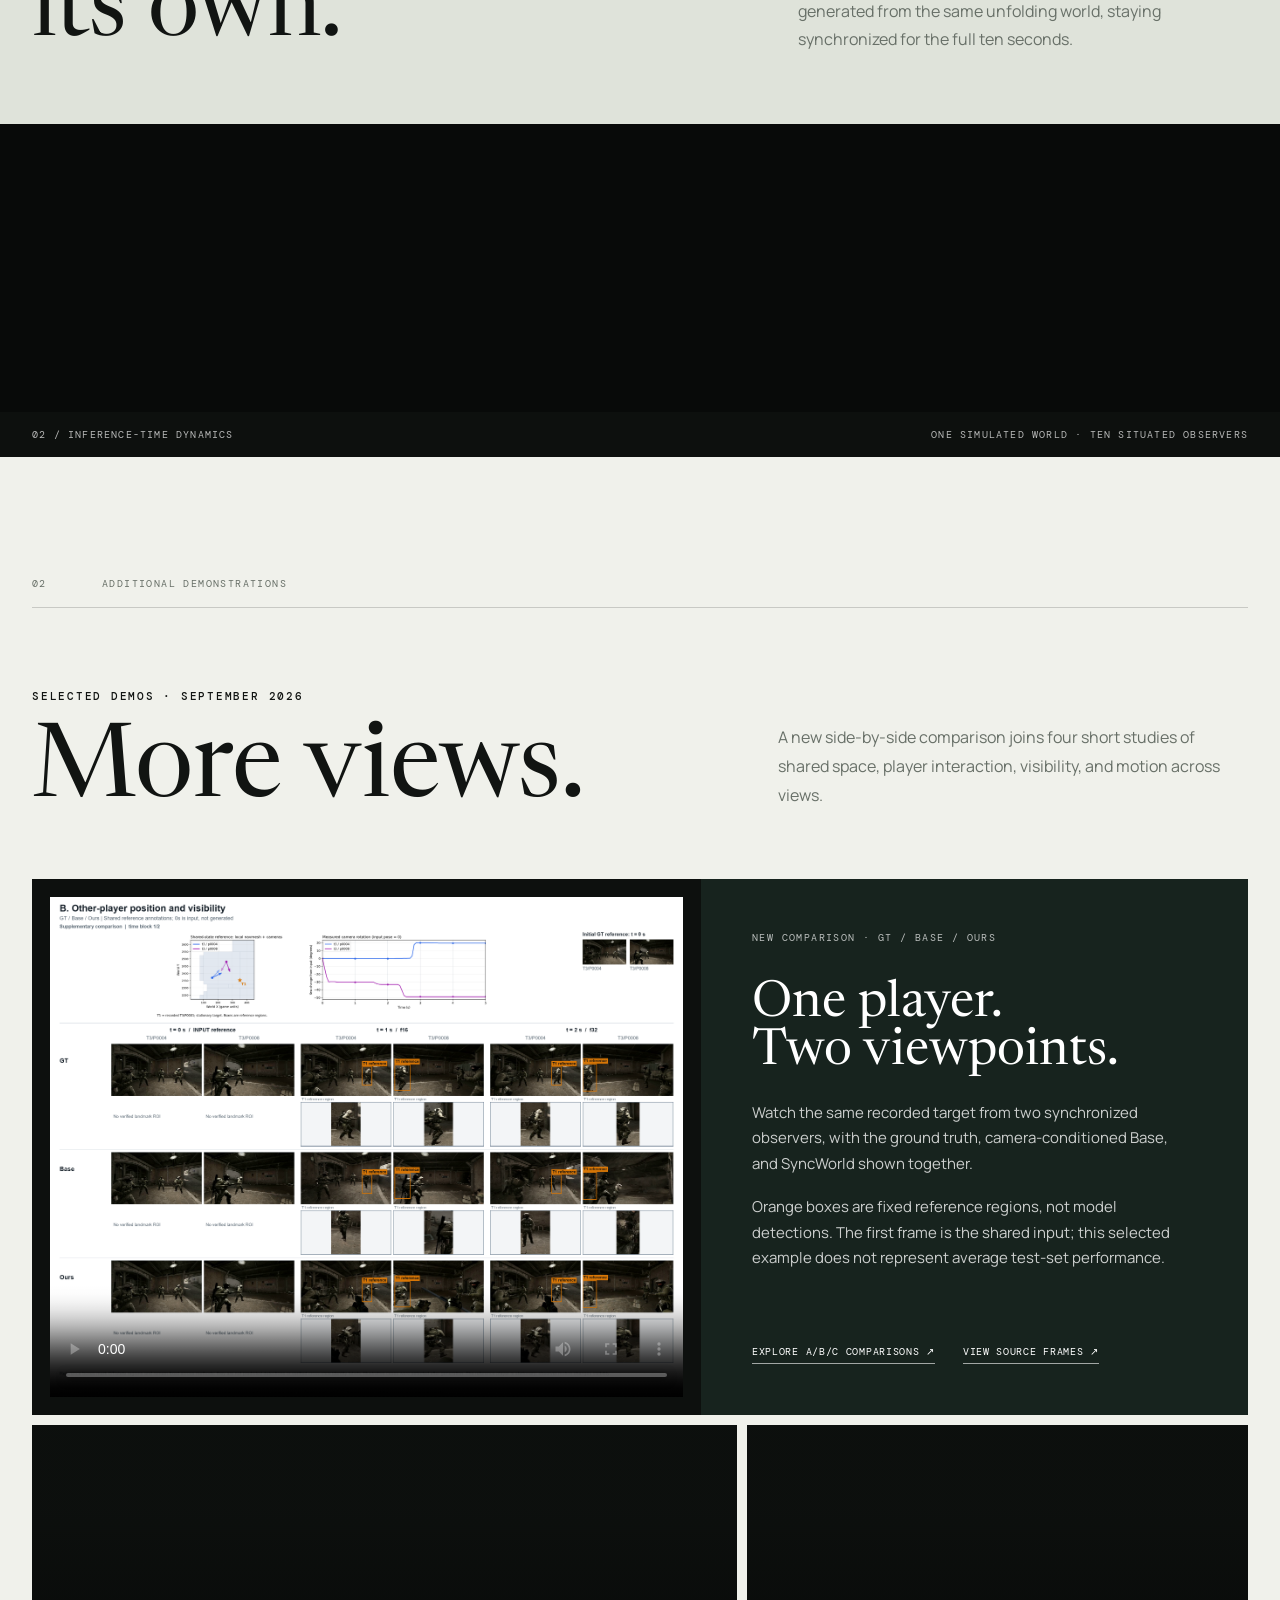
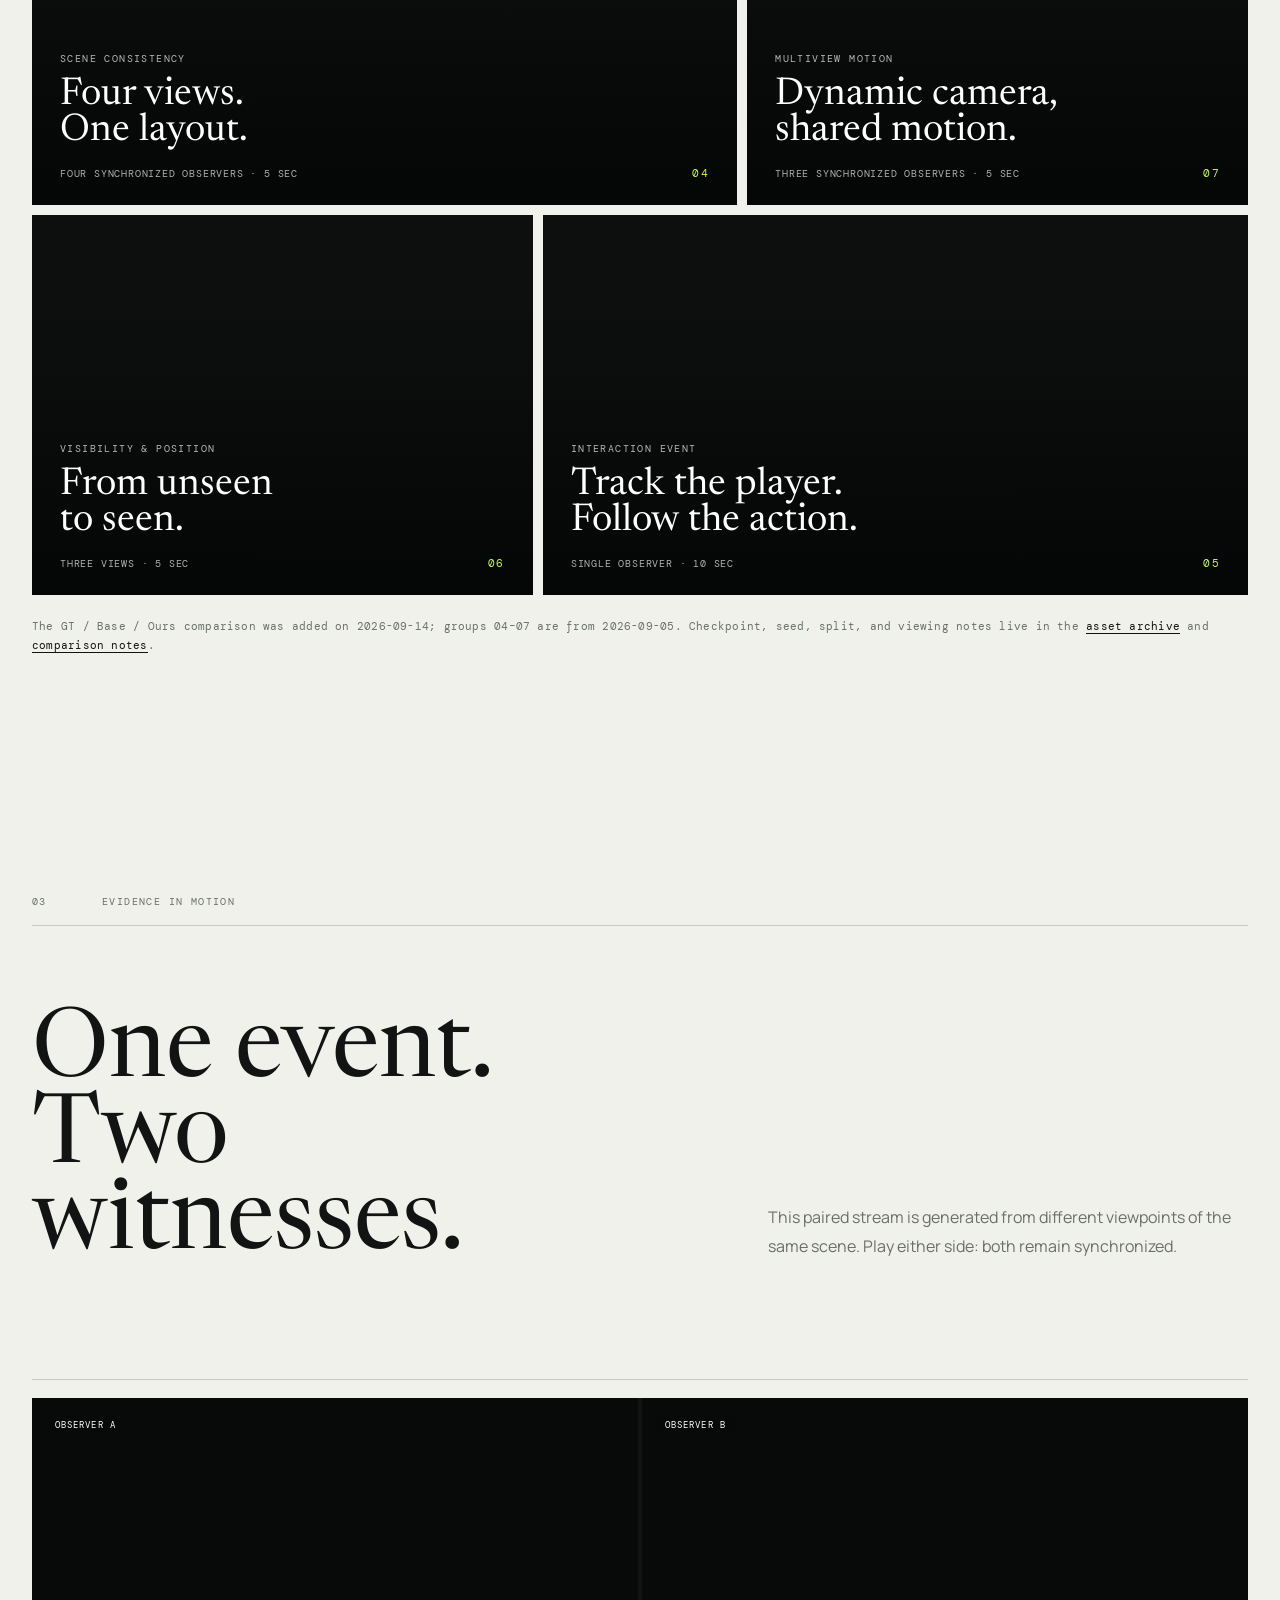
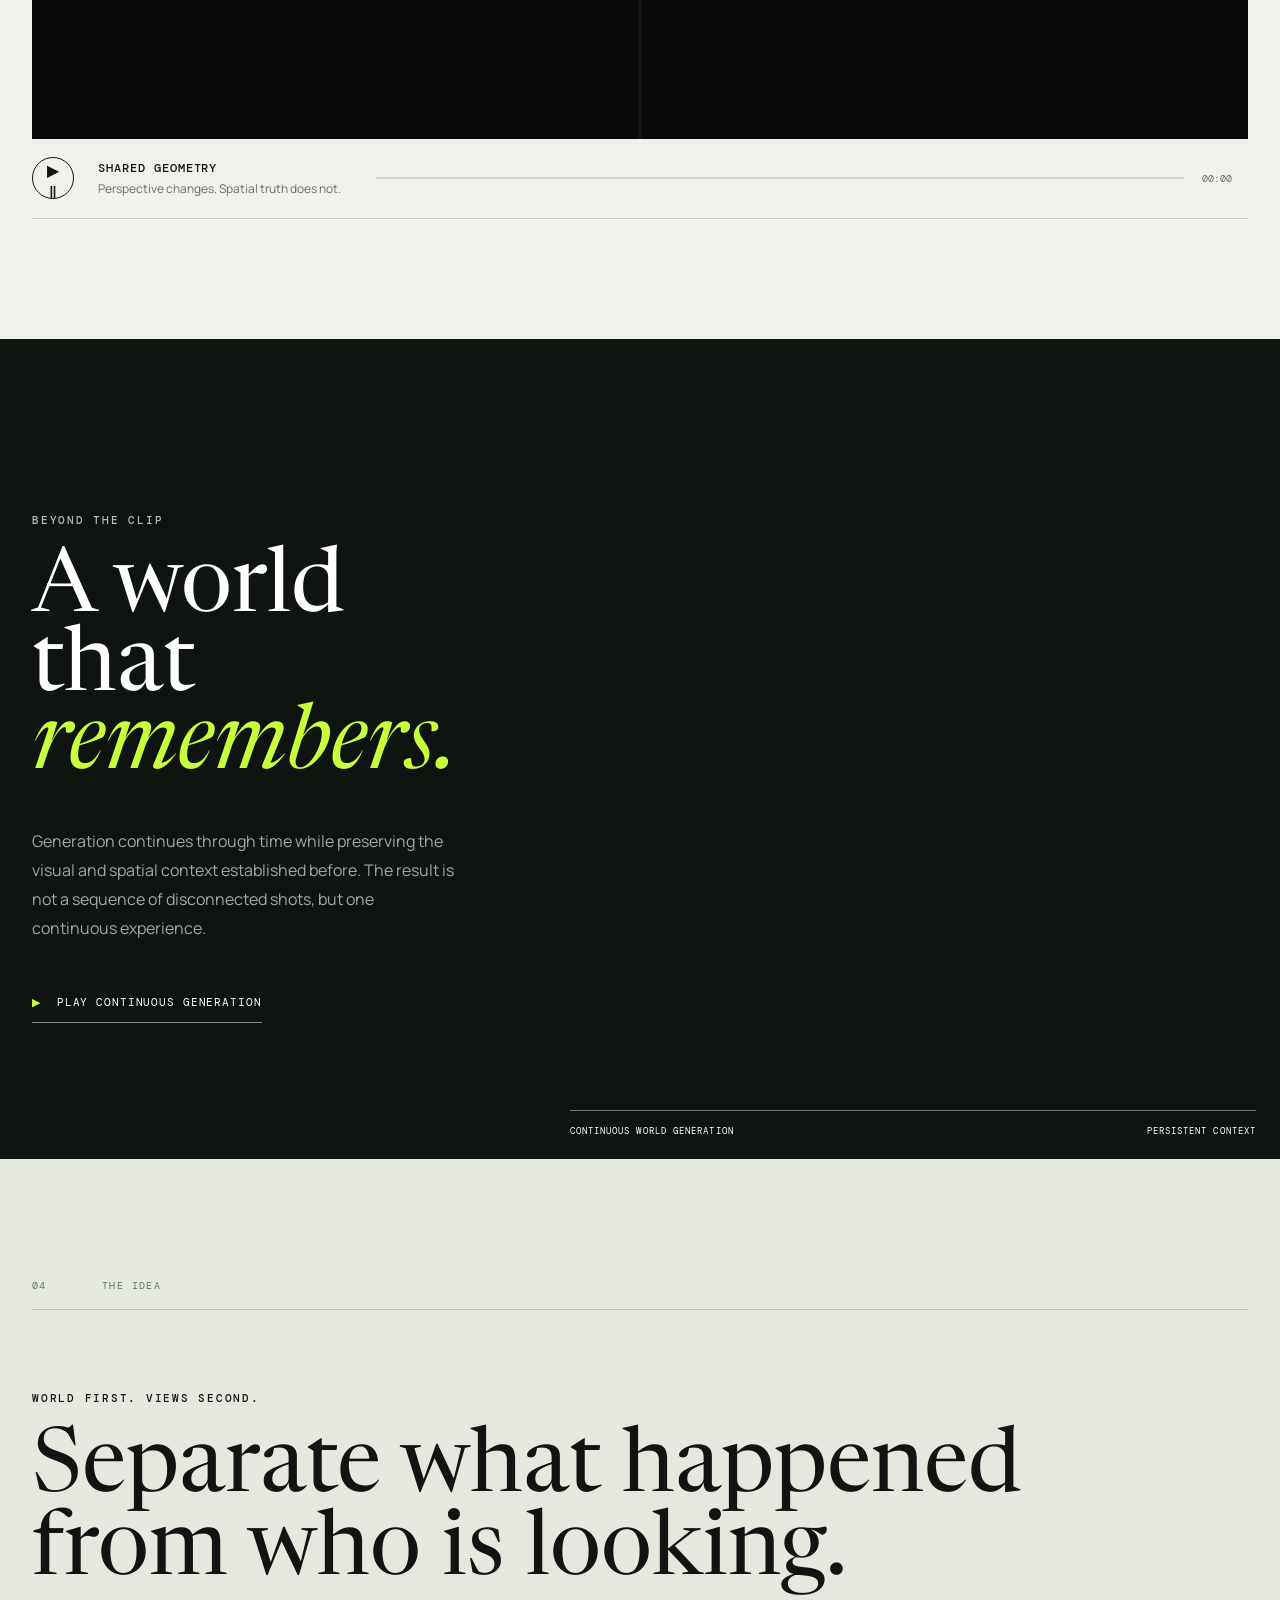
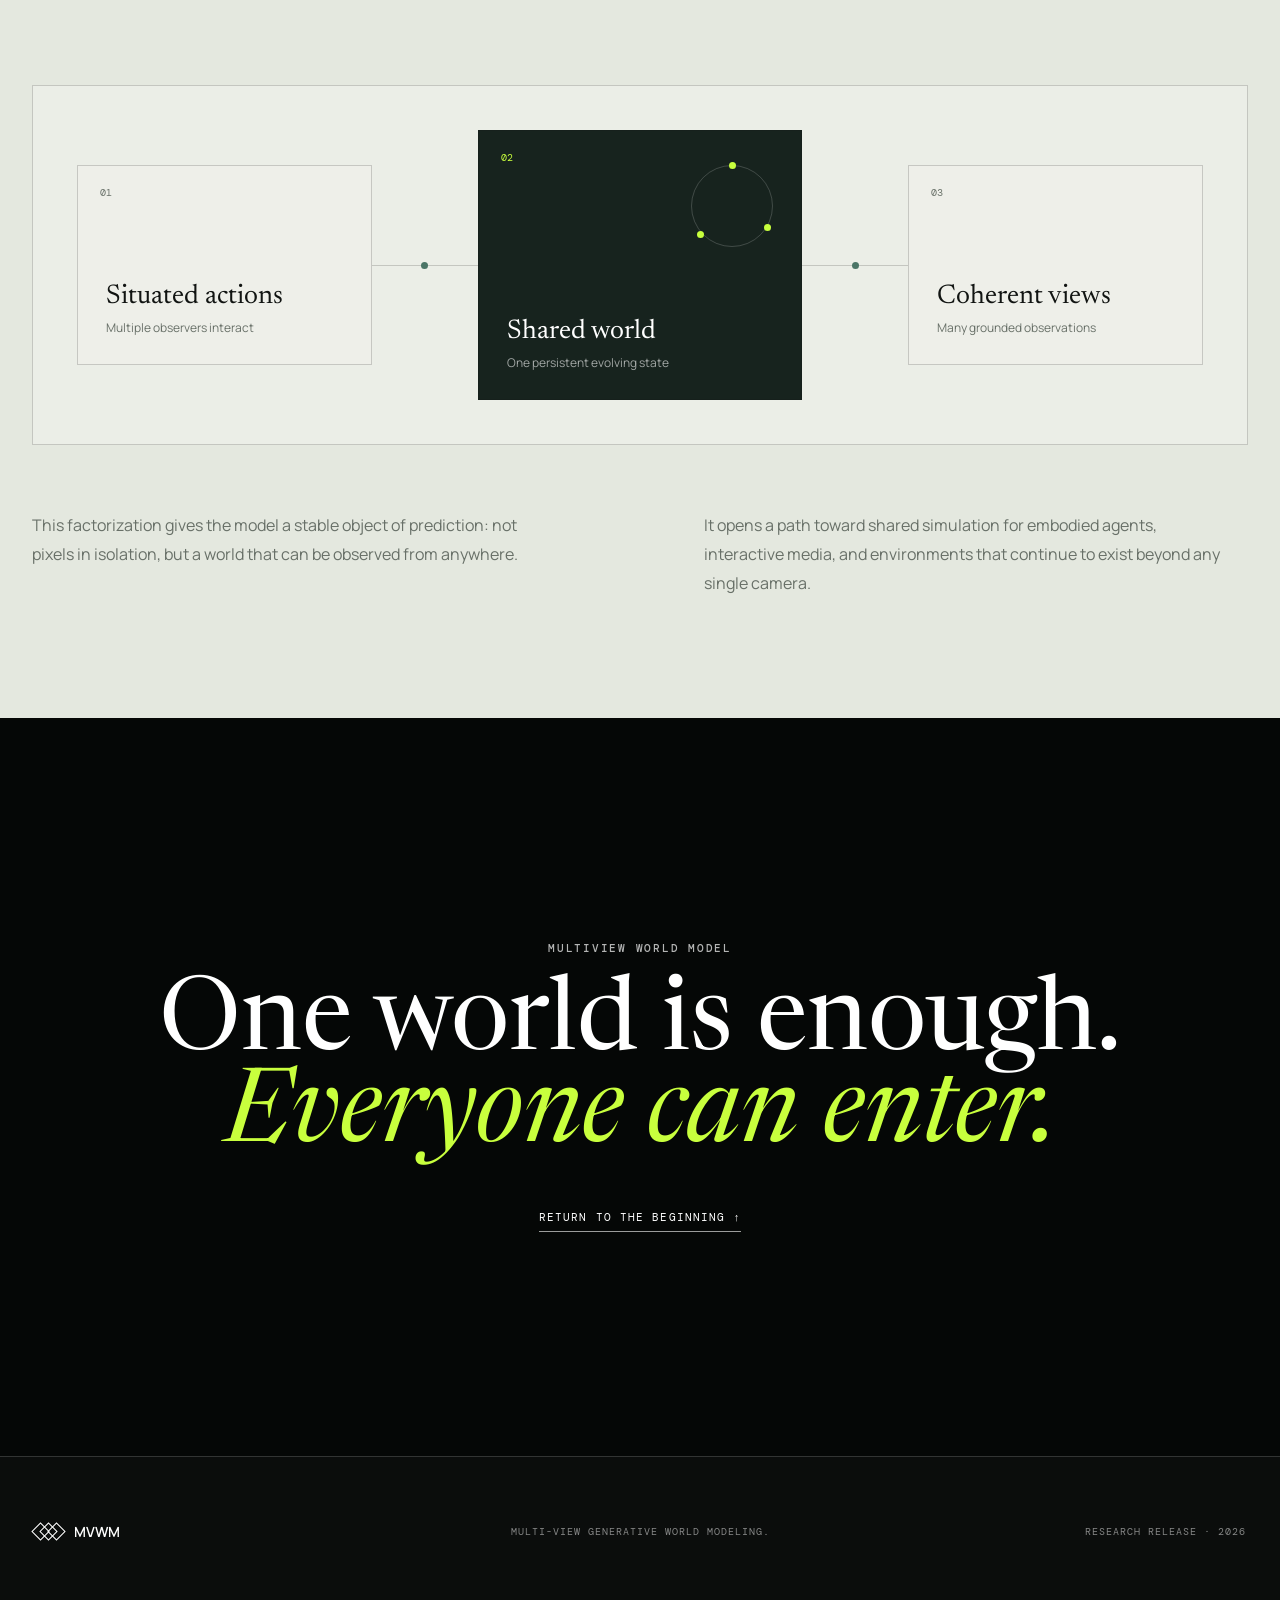
==== commit f51b0548: "Keep original page layout and add new comparison demo" ====
--- a/index.html
+++ b/index.html
@@ -18,12 +18,12 @@
       <span>MVWM</span>
     </a>
     <nav>
-      <a href="#latest">Latest comparisons</a>
-      <a href="#ten-views">Ten views</a>
-      <a href="#selected">More demos</a>
+      <a href="#world">The world</a>
+      <a href="#selected">Additional demos</a>
+      <a href="#demos">Paired demos</a>
       <a href="#approach">Approach</a>
     </nav>
-    <a class="nav-cta" href="#latest">Watch latest demos <span aria-hidden="true">↘</span></a>
+    <a class="nav-cta" href="#selected">Watch latest demos <span aria-hidden="true">↘</span></a>
   </header>
 
   <main id="top">
@@ -37,69 +37,16 @@
         <p class="kicker light">Research release · 2026</p>
         <h1 id="hero-title">Many viewpoints.<br><em>One evolving reality.</em></h1>
         <p class="hero-copy">A world model that keeps every observer grounded in the same scene, the same moment, and the same unfolding world.</p>
-        <a class="hero-link" href="#latest">Explore the latest comparisons <span aria-hidden="true">↗</span></a>
       </div>
       <div class="hero-foot">
         <span>10 synchronized viewpoints</span>
         <span class="live"><i></i> Generated world</span>
-        <a href="#latest">Explore <span aria-hidden="true">↓</span></a>
-      </div>
-    </section>
-
-    <section class="latest-section section-pad" id="latest" aria-labelledby="latest-title">
-      <div class="section-index reveal"><span>01</span><span>Latest qualitative evidence</span></div>
-      <div class="latest-intro reveal">
-        <div>
-          <p class="kicker">September 2026 · New on the project page</p>
-          <h2 id="latest-title">The same moment.<br><em>Three renderings.</em></h2>
-        </div>
-        <p>Compare the recorded scene, the camera-conditioned base model, and SyncWorld at matching times and viewpoints. These selected examples make the visual differences easy to inspect.</p>
-      </div>
-
-      <div class="latest-feature reveal">
-        <div class="latest-video-stage">
-          <video controls playsinline preload="metadata" poster="assets/video/selected-20260905/qualitative-20260914/B-block-1.png" aria-label="Ground truth, Base, and SyncWorld comparison across two synchronized views">
-            <source src="assets/video/selected-20260905/qualitative-20260914/B-GT-Base-Ours-boxed.mp4" type="video/mp4">
-          </video>
-          <div class="latest-video-caption"><span>Case B / Player position and visibility</span><span>GT · Base · Ours / 2 views / 5 sec</span></div>
-        </div>
-        <div class="latest-feature-copy">
-          <span class="latest-feature-index">01 / Featured film</span>
-          <h3>Follow one player<br>through two views.</h3>
-          <p>The recorded target stays still while the observers turn. Watch how its position and visibility change in the ground truth, Base, and SyncWorld rows.</p>
-          <p class="latest-caveat">Orange boxes mark a shared reference region from the recorded state. They are not model detections or proof of identity tracking. The opening frame is the common input image.</p>
-          <a href="assets/video/selected-20260905/qualitative-20260914/index.html">Open all annotated comparisons <span aria-hidden="true">↗</span></a>
-        </div>
-      </div>
-
-      <div class="comparison-viewer reveal" id="comparison" aria-labelledby="comparison-title">
-        <div class="comparison-heading">
-          <div><p class="kicker">Inspect the original frames</p><h3 id="comparison-title">Compare frame by frame.</h3></div>
-          <p>Choose a scene, second, and observer. Every row uses the same selection; images are shown without the figure overlays.</p>
-        </div>
-        <div class="comparison-controls" aria-label="Qualitative comparison controls">
-          <div class="control-group"><span class="control-label">Scene</span><div class="control-buttons" data-control="case">
-            <button type="button" data-value="A">A · Map</button><button type="button" data-value="B" aria-pressed="true">B · Player</button><button type="button" data-value="C">C · Camera</button>
-          </div></div>
-          <div class="control-group"><span class="control-label">Time</span><div class="control-buttons" data-control="time">
-            <button type="button" data-value="1">1s</button><button type="button" data-value="2">2s</button><button type="button" data-value="3" aria-pressed="true">3s</button><button type="button" data-value="4">4s</button><button type="button" data-value="5">5s</button>
-          </div></div>
-          <div class="control-group"><span class="control-label">Observer</span><div class="control-buttons" data-control="view">
-            <button type="button" data-value="0">View 1</button><button type="button" data-value="1" aria-pressed="true">View 2</button>
-          </div></div>
-        </div>
-        <p class="comparison-context" id="comparison-context" aria-live="polite">B · Player visibility / View T3/P0008 / 3 seconds</p>
-        <div class="comparison-grid">
-          <figure><figcaption><span>01</span> Ground truth</figcaption><a data-frame="gt" href="assets/video/selected-20260905/qualitative-abc-7methods-20260914/B_player_visibility/frames/00_gt/t3_p0008/B_00_gt_T3-P0008_t03s_f048.png" target="_blank" rel="noopener"><img src="assets/video/selected-20260905/qualitative-abc-7methods-20260914/B_player_visibility/frames/00_gt/t3_p0008/B_00_gt_T3-P0008_t03s_f048.png" alt="Recorded reference at 3 seconds from B scene, second observer" loading="lazy"></a></figure>
-          <figure><figcaption><span>02</span> LingBot-World Base</figcaption><a data-frame="base" href="assets/video/selected-20260905/qualitative-abc-7methods-20260914/B_player_visibility/frames/01_lingbot_base/t3_p0008/B_01_lingbot_base_T3-P0008_t03s_f048.png" target="_blank" rel="noopener"><img src="assets/video/selected-20260905/qualitative-abc-7methods-20260914/B_player_visibility/frames/01_lingbot_base/t3_p0008/B_01_lingbot_base_T3-P0008_t03s_f048.png" alt="Base model at 3 seconds from B scene, second observer" loading="lazy"></a></figure>
-          <figure class="comparison-ours"><figcaption><span>03</span> SyncWorld</figcaption><a data-frame="ours" href="assets/video/selected-20260905/qualitative-abc-7methods-20260914/B_player_visibility/frames/06_ours/t3_p0008/B_06_ours_T3-P0008_t03s_f048.png" target="_blank" rel="noopener"><img src="assets/video/selected-20260905/qualitative-abc-7methods-20260914/B_player_visibility/frames/06_ours/t3_p0008/B_06_ours_T3-P0008_t03s_f048.png" alt="SyncWorld at 3 seconds from B scene, second observer" loading="lazy"></a></figure>
-        </div>
-        <div class="comparison-foot"><p>Selected examples, not aggregate test performance. Base and SyncWorld have different conditioning; 0s is a shared input reference and is excluded from the selector.</p><div><a id="comparison-figure" href="assets/video/selected-20260905/qualitative-20260914/B-comparison.png" target="_blank" rel="noopener">Full annotated figure ↗</a><a href="assets/video/selected-20260905/qualitative-abc-7methods-20260914/index.html">Seven-row source gallery ↗</a></div></div>
+        <a href="#world">Explore <span aria-hidden="true">↓</span></a>
       </div>
     </section>
 
     <section class="manifesto section-pad" id="world">
-      <div class="section-index reveal"><span>02</span><span>The shared world</span></div>
+      <div class="section-index reveal"><span>01</span><span>The shared world</span></div>
       <div class="manifesto-copy reveal">
         <p class="display">A world is not a collection of videos. It is a <em>single state</em> that remains true from wherever you stand.</p>
         <p class="support">Traditional video models imagine one camera at a time. Our model reasons about a shared environment, then generates each observation as a view into that same evolving reality.</p>
@@ -111,7 +58,7 @@
       </div>
     </section>
 
-    <section class="ten-view-feature" id="ten-views" aria-label="Ten-view generation demo">
+    <section class="ten-view-feature" aria-label="Ten-view generation demo">
       <div class="feature-heading reveal">
         <p class="kicker">New · Same scene · Ten views</p>
         <h2>Same world,<br>ten witnesses.</h2>
@@ -146,14 +93,31 @@
     </section>
 
     <section class="selected-section section-pad" id="selected" aria-labelledby="selected-title">
-      <div class="section-index reveal"><span>03</span><span>Additional demonstrations</span></div>
+      <div class="section-index reveal"><span>02</span><span>Additional demonstrations</span></div>
       <div class="selected-intro reveal">
         <div>
-          <p class="kicker">Selected demos · Groups 04–07</p>
+          <p class="kicker">Selected demos · September 2026</p>
           <h2 id="selected-title">More views.</h2>
         </div>
-        <p>Four short studies from the September 5 upload, arranged by the question each clip helps you inspect: shared space, player interaction, visibility, and motion across views.</p>
-      </div>
+        <p>A new side-by-side comparison joins four short studies of shared space, player interaction, visibility, and motion across views.</p>
+      </div>
+      <article class="selected-update reveal" aria-labelledby="selected-update-title">
+        <div class="selected-update-film">
+          <video controls playsinline preload="metadata" poster="assets/video/selected-20260905/qualitative-20260914/B-block-1.png" aria-label="Ground truth, Base, and SyncWorld in two synchronized views">
+            <source src="assets/video/selected-20260905/qualitative-20260914/B-GT-Base-Ours-boxed.mp4" type="video/mp4">
+          </video>
+        </div>
+        <div class="selected-update-copy">
+          <p class="selected-tag">New comparison · GT / Base / Ours</p>
+          <h3 id="selected-update-title">One player.<br>Two viewpoints.</h3>
+          <p>Watch the same recorded target from two synchronized observers, with the ground truth, camera-conditioned Base, and SyncWorld shown together.</p>
+          <p class="selected-update-note">Orange boxes are fixed reference regions, not model detections. The first frame is the shared input; this selected example does not represent average test-set performance.</p>
+          <div class="selected-update-links">
+            <a href="assets/video/selected-20260905/qualitative-20260914/index.html">Explore A/B/C comparisons <span aria-hidden="true">↗</span></a>
+            <a href="assets/video/selected-20260905/qualitative-abc-7methods-20260914/index.html">View source frames <span aria-hidden="true">↗</span></a>
+          </div>
+        </div>
+      </article>
       <div class="selected-grid">
         <article class="selected-card selected-card-wide reveal">
           <video autoplay muted loop playsinline preload="metadata"><source src="assets/video/selected-20260905/04-four-view-scene.mp4" type="video/mp4"></video>
@@ -176,11 +140,11 @@
           <div class="selected-card-copy"><span class="selected-number">05</span><p class="selected-tag">Interaction event</p><h3>Track the player.<br>Follow the action.</h3><p class="selected-meta">Single observer · 10 sec</p></div>
         </article>
       </div>
-      <p class="selected-note reveal">Additional demonstrations from the 2026-09-05 upload. Checkpoint, seed, split, and viewing notes live in the <a href="assets/video/selected-20260905/README.md">asset archive</a>.</p>
+      <p class="selected-note reveal">The GT / Base / Ours comparison was added on 2026-09-14; groups 04–07 are from 2026-09-05. Checkpoint, seed, split, and viewing notes live in the <a href="assets/video/selected-20260905/README.md">asset archive</a> and <a href="assets/video/selected-20260905/qualitative-20260914/README.md">comparison notes</a>.</p>
     </section>
 
     <section class="demo-section section-pad" id="demos">
-      <div class="section-index reveal"><span>04</span><span>Evidence in motion</span></div>
+      <div class="section-index reveal"><span>03</span><span>Evidence in motion</span></div>
       <div class="demo-intro reveal">
         <h2>One event.<br>Two witnesses.</h2>
         <p>This paired stream is generated from different viewpoints of the same scene. Play either side: both remain synchronized.</p>
@@ -217,7 +181,7 @@
     </section>
 
     <section class="approach section-pad" id="approach">
-      <div class="section-index reveal"><span>05</span><span>The idea</span></div>
+      <div class="section-index reveal"><span>04</span><span>The idea</span></div>
       <div class="approach-title reveal">
         <p class="kicker">World first. Views second.</p>
         <h2>Separate what happened<br>from who is looking.</h2>
--- a/styles.css
+++ b/styles.css
@@ -43,53 +43,10 @@
 .hero h1 { margin: 0; max-width: 980px; font: 400 clamp(58px, 8.4vw, 128px)/.86 var(--serif); letter-spacing: 0; }
 .hero h1 em, .closing h2 em, .memory-copy h2 em { color: var(--acid); font-weight: 400; }
 .hero-copy { max-width: 620px; margin: 32px 0 0; color: rgba(255,255,255,.78); font-size: clamp(15px, 1.5vw, 20px); line-height: 1.65; }
-.hero-link { display: inline-flex; gap: 24px; align-items: center; margin-top: 34px; padding: 12px 0; border-bottom: 1px solid rgba(255,255,255,.65); font: 400 11px var(--mono); letter-spacing: .08em; text-transform: uppercase; }
-.hero-link span { color: var(--acid); }
 .hero-foot { position: absolute; z-index: 3; inset: auto 32px 28px; display: grid; grid-template-columns: 1fr 1fr auto; padding-top: 18px; border-top: 1px solid rgba(255,255,255,.26); font: 400 10px var(--mono); letter-spacing: .12em; text-transform: uppercase; }
 .hero-foot .live { justify-self: center; }.live i { display: inline-block; width: 7px; height: 7px; margin-right: 8px; border-radius: 50%; background: var(--acid); box-shadow: 0 0 14px var(--acid); }
 
 .section-index { display: grid; grid-template-columns: 70px 1fr; padding-bottom: 17px; border-bottom: 1px solid var(--line); color: var(--muted); font: 400 10px var(--mono); letter-spacing: .14em; text-transform: uppercase; }
-.latest-section { background: #e8ece4; }
-.latest-intro { display: grid; grid-template-columns: 1.2fr .8fr; align-items: end; gap: 7vw; padding: 78px 0 56px; }
-.latest-intro h2 { margin: 0; font: 400 clamp(56px, 6.7vw, 96px)/.9 var(--serif); }
-.latest-intro h2 em { color: #4a7566; font-weight: 400; }
-.latest-intro > p { max-width: 450px; justify-self: end; margin: 0 0 7px; color: var(--muted); font-size: 16px; line-height: 1.75; }
-.latest-feature { display: grid; grid-template-columns: minmax(0, 1.35fr) minmax(320px, .65fr); background: #dbe2d7; border: 1px solid var(--line); }
-.latest-video-stage { min-width: 0; padding: 22px; background: #111813; }
-.latest-video-stage video { width: 100%; max-height: 660px; margin: auto; object-fit: contain; background: #070b08; }
-.latest-video-caption { display: flex; justify-content: space-between; gap: 16px; padding: 17px 0 0; color: rgba(255,255,255,.67); font: 400 10px var(--mono); letter-spacing: .08em; text-transform: uppercase; }
-.latest-feature-copy { display: flex; flex-direction: column; align-items: flex-start; padding: clamp(32px, 4vw, 64px); }
-.latest-feature-index { color: #4a7566; font: 400 11px var(--mono); letter-spacing: .1em; text-transform: uppercase; }
-.latest-feature-copy h3 { margin: auto 0 24px; font: 400 clamp(43px, 4.4vw, 68px)/.94 var(--serif); }
-.latest-feature-copy > p { max-width: 430px; margin: 0 0 16px; color: #3c473f; font-size: 15px; line-height: 1.75; }
-.latest-feature-copy .latest-caveat { color: var(--muted); font-size: 12px; }
-.latest-feature-copy > a { display: inline-flex; gap: 20px; margin-top: auto; padding-top: 28px; border-bottom: 1px solid var(--ink); font: 400 11px/1.7 var(--mono); letter-spacing: .05em; text-transform: uppercase; }
-.comparison-viewer { margin-top: 84px; padding: 38px; background: #f4f5ef; border: 1px solid var(--line); }
-.comparison-heading { display: grid; grid-template-columns: 1fr .8fr; align-items: end; gap: 50px; padding-bottom: 30px; border-bottom: 1px solid var(--line); }
-.comparison-heading .kicker { margin-bottom: 13px; color: #4a7566; }
-.comparison-heading h3 { margin: 0; font: 400 clamp(40px, 5vw, 66px)/.95 var(--serif); }
-.comparison-heading > p { max-width: 460px; margin: 0 0 3px; justify-self: end; color: var(--muted); font-size: 14px; line-height: 1.7; }
-.comparison-controls { display: flex; flex-wrap: wrap; gap: 20px 48px; padding: 28px 0; }
-.control-group { display: flex; align-items: center; gap: 13px; }
-.control-label { color: var(--muted); font: 400 10px var(--mono); letter-spacing: .12em; text-transform: uppercase; }
-.control-buttons { display: flex; flex-wrap: wrap; gap: 5px; }
-.control-buttons button { padding: 9px 12px; border: 1px solid #c9d0c5; background: transparent; cursor: pointer; font: 400 11px var(--mono); transition: background .2s, border-color .2s, color .2s; }
-.control-buttons button:hover { border-color: #4a7566; }
-.control-buttons button[aria-pressed="true"] { border-color: #17231e; color: white; background: #17231e; }
-.control-buttons button:focus-visible, .latest-feature-copy a:focus-visible, .hero-link:focus-visible { outline: 3px solid #4a7566; outline-offset: 3px; }
-.comparison-context { margin: 0 0 17px; color: #536455; font: 400 10px var(--mono); letter-spacing: .09em; text-transform: uppercase; }
-.comparison-grid { display: grid; grid-template-columns: repeat(3, minmax(0, 1fr)); gap: 8px; }
-.comparison-grid figure { min-width: 0; margin: 0; background: #e5eae1; }
-.comparison-grid figcaption { display: flex; gap: 16px; align-items: center; min-height: 54px; padding: 0 15px; font: 500 12px var(--sans); }
-.comparison-grid figcaption span { color: #778475; font: 400 10px var(--mono); }
-.comparison-grid figure.comparison-ours { background: #dbe5d4; }
-.comparison-grid figure.comparison-ours figcaption span { color: #4a7566; }
-.comparison-grid a { display: block; overflow: hidden; background: #0d100e; }
-.comparison-grid img { width: 100%; height: auto; aspect-ratio: 832 / 480; object-fit: contain; }
-.comparison-foot { display: flex; justify-content: space-between; align-items: end; gap: 40px; margin-top: 24px; padding-top: 20px; border-top: 1px solid var(--line); }
-.comparison-foot p { max-width: 660px; margin: 0; color: var(--muted); font-size: 12px; line-height: 1.65; }
-.comparison-foot div { display: flex; flex-wrap: wrap; gap: 12px 24px; justify-content: flex-end; }
-.comparison-foot a { white-space: nowrap; border-bottom: 1px solid currentColor; font: 400 10px var(--mono); letter-spacing: .04em; text-transform: uppercase; }
 .manifesto { background: var(--paper); }
 .manifesto-copy { display: grid; grid-template-columns: 1fr .52fr; gap: 8vw; align-items: end; padding: 82px 0 110px; }
 .display { margin: 0; font: 400 clamp(42px, 6vw, 86px)/1.02 var(--serif); }
@@ -118,6 +75,16 @@
 .selected-intro { display: grid; grid-template-columns: 1fr .8fr; align-items: end; gap: 8vw; padding: 82px 0 62px; }
 .selected-intro h2 { margin: 0; font: 400 clamp(60px, 8vw, 112px)/.88 var(--serif); }
 .selected-intro > p { max-width: 470px; justify-self: end; margin: 0 0 8px; color: var(--muted); font-size: 16px; line-height: 1.8; }
+.selected-update { display: grid; grid-template-columns: minmax(0, 1.1fr) minmax(320px, .9fr); margin-bottom: 10px; color: white; background: #17231e; }
+.selected-update-film { min-width: 0; display: grid; place-items: center; padding: 18px; background: #0d100e; }
+.selected-update-film video { width: 100%; max-height: 520px; object-fit: contain; background: #0d100e; }
+.selected-update-copy { display: flex; flex-direction: column; align-items: flex-start; padding: clamp(28px, 4vw, 58px); }
+.selected-update-copy h3 { margin: 24px 0; font: 400 clamp(40px, 4vw, 64px)/.94 var(--serif); }
+.selected-update-copy > p:not(.selected-tag) { max-width: 440px; margin: 0 0 18px; color: rgba(255,255,255,.78); font-size: 15px; line-height: 1.7; }
+.selected-update-copy > .selected-update-note { color: rgba(255,255,255,.58); font-size: 12px; }
+.selected-update-links { display: flex; flex-wrap: wrap; gap: 14px 28px; margin-top: auto; padding-top: 24px; }
+.selected-update-links a { padding-bottom: 5px; border-bottom: 1px solid rgba(255,255,255,.6); font: 400 10px var(--mono); letter-spacing: .07em; text-transform: uppercase; }
+.selected-update-links a:hover { border-color: var(--acid); color: var(--acid); }
 .selected-grid { display: grid; grid-template-columns: repeat(12, 1fr); gap: 10px; }
 .selected-card { position: relative; min-height: 380px; grid-column: span 5; overflow: hidden; color: white; background: #0d100e; }
 .selected-card-wide { grid-column: span 7; }
@@ -172,34 +139,15 @@
 .reveal { opacity: 0; transform: translateY(28px); transition: opacity .8s ease, transform .8s ease; }.reveal.visible { opacity: 1; transform: none; }
 @media (prefers-reduced-motion: reduce) { html{scroll-behavior:auto}.reveal{opacity:1;transform:none;transition:none}.orbit{animation:none} }
 
-@media (max-width: 1050px) {
-  .latest-feature { grid-template-columns: minmax(0, 1fr) minmax(285px, .6fr); }
-  .latest-feature-copy { padding: 30px; }
-  .latest-feature-copy h3 { font-size: 44px; }
-  .comparison-controls { gap: 20px; }
-}
-
 @media (max-width: 800px) {
   .section-pad { padding: 88px 20px; }
   .nav { height: 68px; padding: 0 20px; grid-template-columns: 1fr auto; }.nav nav{display:none}.nav-cta{font-size:11px}
   .hero-content { width: calc(100% - 40px); margin: 0 20px 112px; }.hero h1{font-size:clamp(53px,16vw,78px)}.hero-copy{max-width:480px;font-size:14px}.hero-foot{inset:auto 20px 22px;grid-template-columns:1fr auto}.hero-foot .live{display:none}
-  .latest-intro,.latest-feature,.comparison-heading { grid-template-columns: 1fr; }
-  .latest-intro { gap: 24px; padding: 58px 0 40px; }.latest-intro h2 { font-size: clamp(52px, 11vw, 78px); }.latest-intro > p,.comparison-heading > p { justify-self: start; }
-  .latest-video-stage { padding: 12px; }.latest-video-caption { flex-wrap: wrap; font-size: 9px; }.latest-feature-copy { padding: 30px 25px; }.latest-feature-copy h3 { margin: 20px 0; }.latest-feature-copy > a { margin-top: 10px; }
-  .comparison-viewer { margin-top: 58px; padding: 20px; }.comparison-heading { gap: 18px; }.comparison-heading h3 { font-size: 46px; }.comparison-controls { gap: 18px 30px; }.control-group { flex-wrap: wrap; }.comparison-grid { grid-template-columns: 1fr; gap: 12px; }.comparison-foot { align-items: start; flex-direction: column; gap: 18px; }.comparison-foot div { justify-content: flex-start; }
   .manifesto-copy,.feature-heading,.demo-intro,.memory-section,.approach-note { grid-template-columns: 1fr; }.manifesto-copy{gap:34px;padding:60px 0 80px}.display{font-size:48px}.world-principles{grid-template-columns:1fr}.world-principles article{min-height:190px;padding:24px 0}.world-principles article+article{padding-left:0;border-left:0;border-top:1px solid var(--line)}.world-principles h3{margin-top:44px}
   .ten-view-feature{padding-top:88px}.feature-heading{width:calc(100% - 40px);gap:30px;margin-bottom:50px}.feature-heading h2{font-size:64px}.feature-heading>p:not(.kicker){justify-self:start}.wide-film video{aspect-ratio:2/1}.wide-film figcaption{padding:14px 20px}.wide-film figcaption span:last-child{display:none}
-  .selected-intro{grid-template-columns:1fr;gap:30px;padding:60px 0 40px}.selected-intro>p{justify-self:start}.selected-grid{grid-template-columns:1fr;gap:8px}.selected-card,.selected-card-wide,.selected-card-interaction{grid-column:auto;min-height:72vw}.selected-card-copy{inset:auto 20px 20px}.selected-card h3{font-size:40px}.selected-number{right:0}.selected-note{margin-top:18px}
+  .selected-intro{grid-template-columns:1fr;gap:30px;padding:60px 0 40px}.selected-intro>p{justify-self:start}.selected-update{grid-template-columns:1fr}.selected-update-film{padding:12px}.selected-update-copy{padding:28px 24px}.selected-update-copy h3{margin:18px 0}.selected-update-links{margin-top:0}.selected-grid{grid-template-columns:1fr;gap:8px}.selected-card,.selected-card-wide,.selected-card-interaction{grid-column:auto;min-height:72vw}.selected-card-copy{inset:auto 20px 20px}.selected-card h3{font-size:40px}.selected-number{right:0}.selected-note{margin-top:18px}
   .demo-intro{gap:30px;padding:60px 0 40px}.demo-intro h2{font-size:68px}.demo-intro p{justify-self:start}.film-grid{grid-template-columns:1fr}.film-controls{grid-template-columns:46px 1fr 42px}.film-controls .timeline{display:none}.sync-demo+.sync-demo{margin-top:70px}
   .memory-section{min-height:0}.memory-copy{padding:90px 20px}.memory-copy h2{font-size:66px}.memory-film{min-height:58vw}
   .approach-title{padding:60px 0}.approach-title h2{font-size:56px}.system-map{grid-template-columns:1fr;padding:20px}.map-line{height:48px;width:1px;justify-self:center}.map-line i{margin:20px 0 0 -3px}.map-node,.map-node.core{min-height:180px}.approach-note{gap:28px;margin-top:46px}
   .closing{min-height:72svh}.closing h2{font-size:58px}footer{grid-template-columns:1fr 1fr;min-height:120px;padding:24px 20px}footer p:nth-child(2){display:none}
 }
-
-@media (max-width: 420px) {
-  .nav-cta { max-width: 150px; text-align: right; }
-  .hero-link { font-size: 10px; }
-  .comparison-controls { display: block; }.control-group + .control-group { margin-top: 20px; }
-  .control-buttons button { padding: 8px 10px; }
-  .comparison-heading h3 { font-size: 40px; }
-}
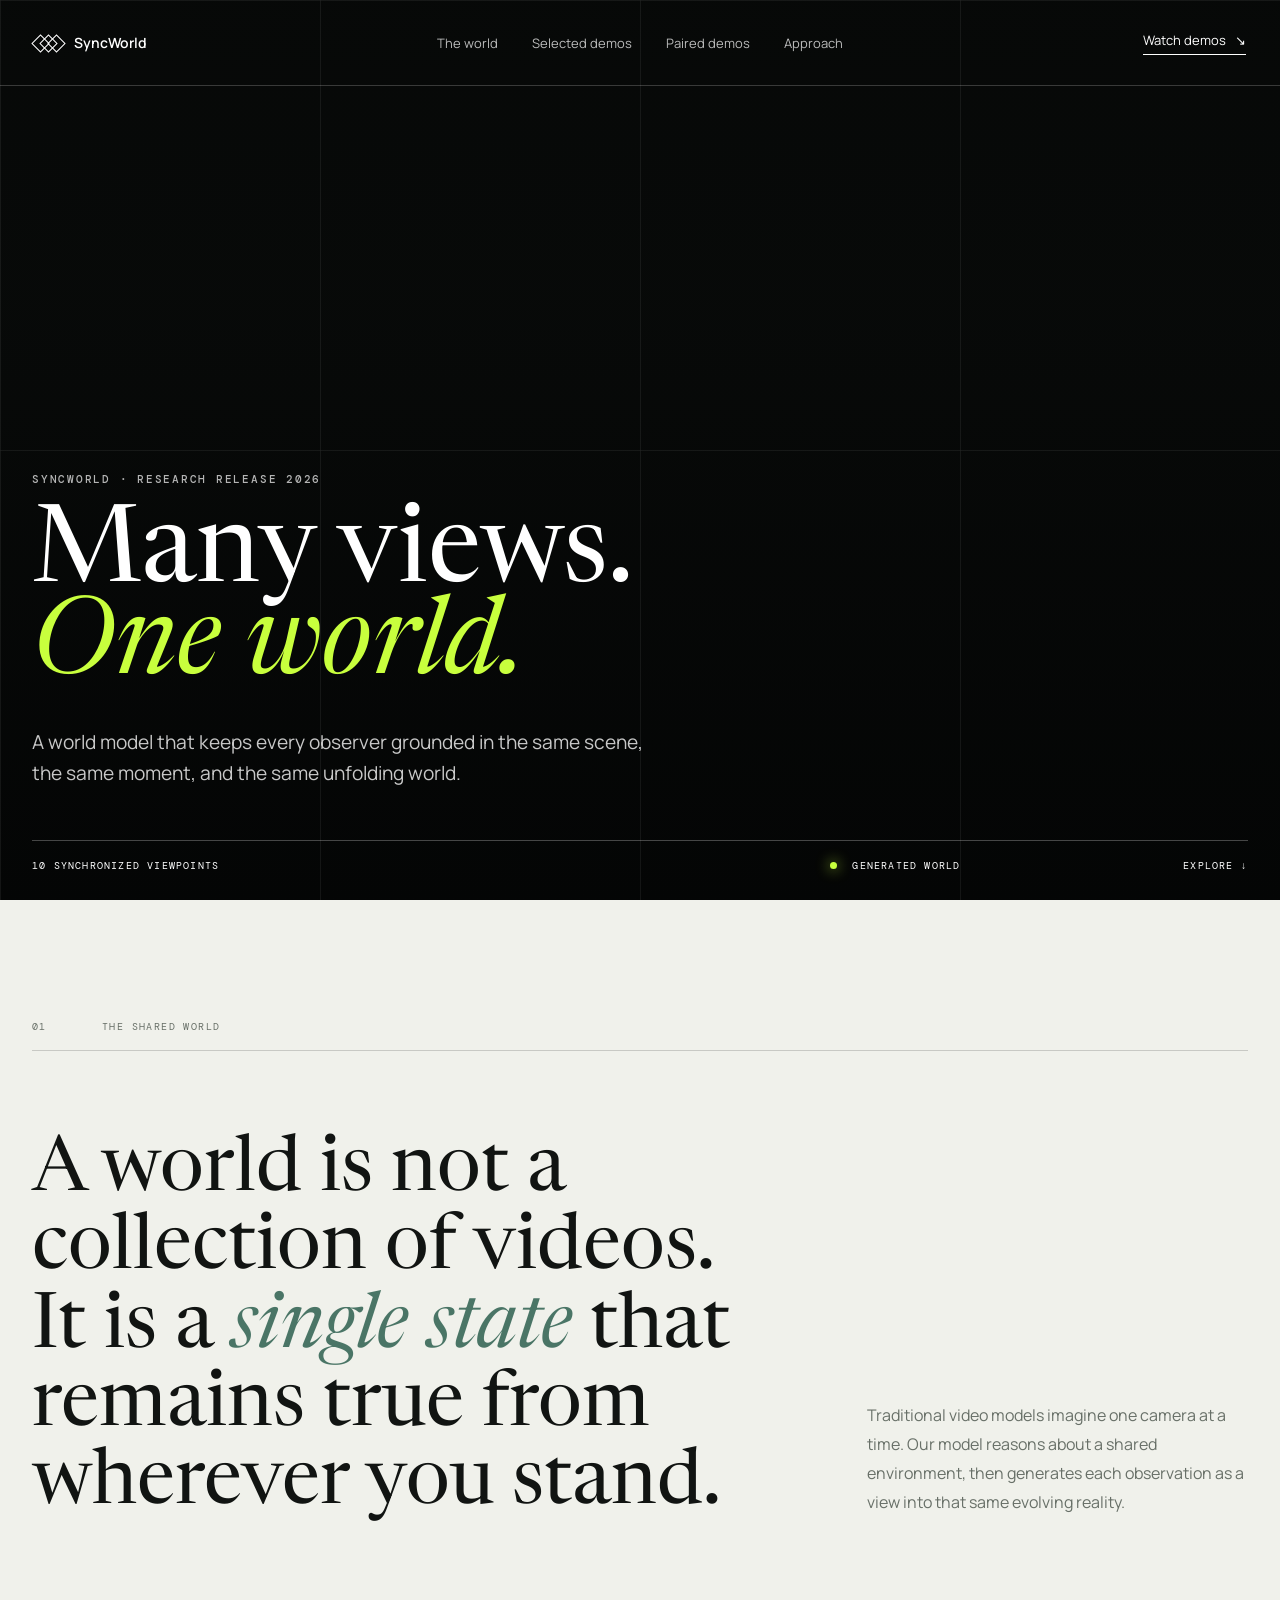
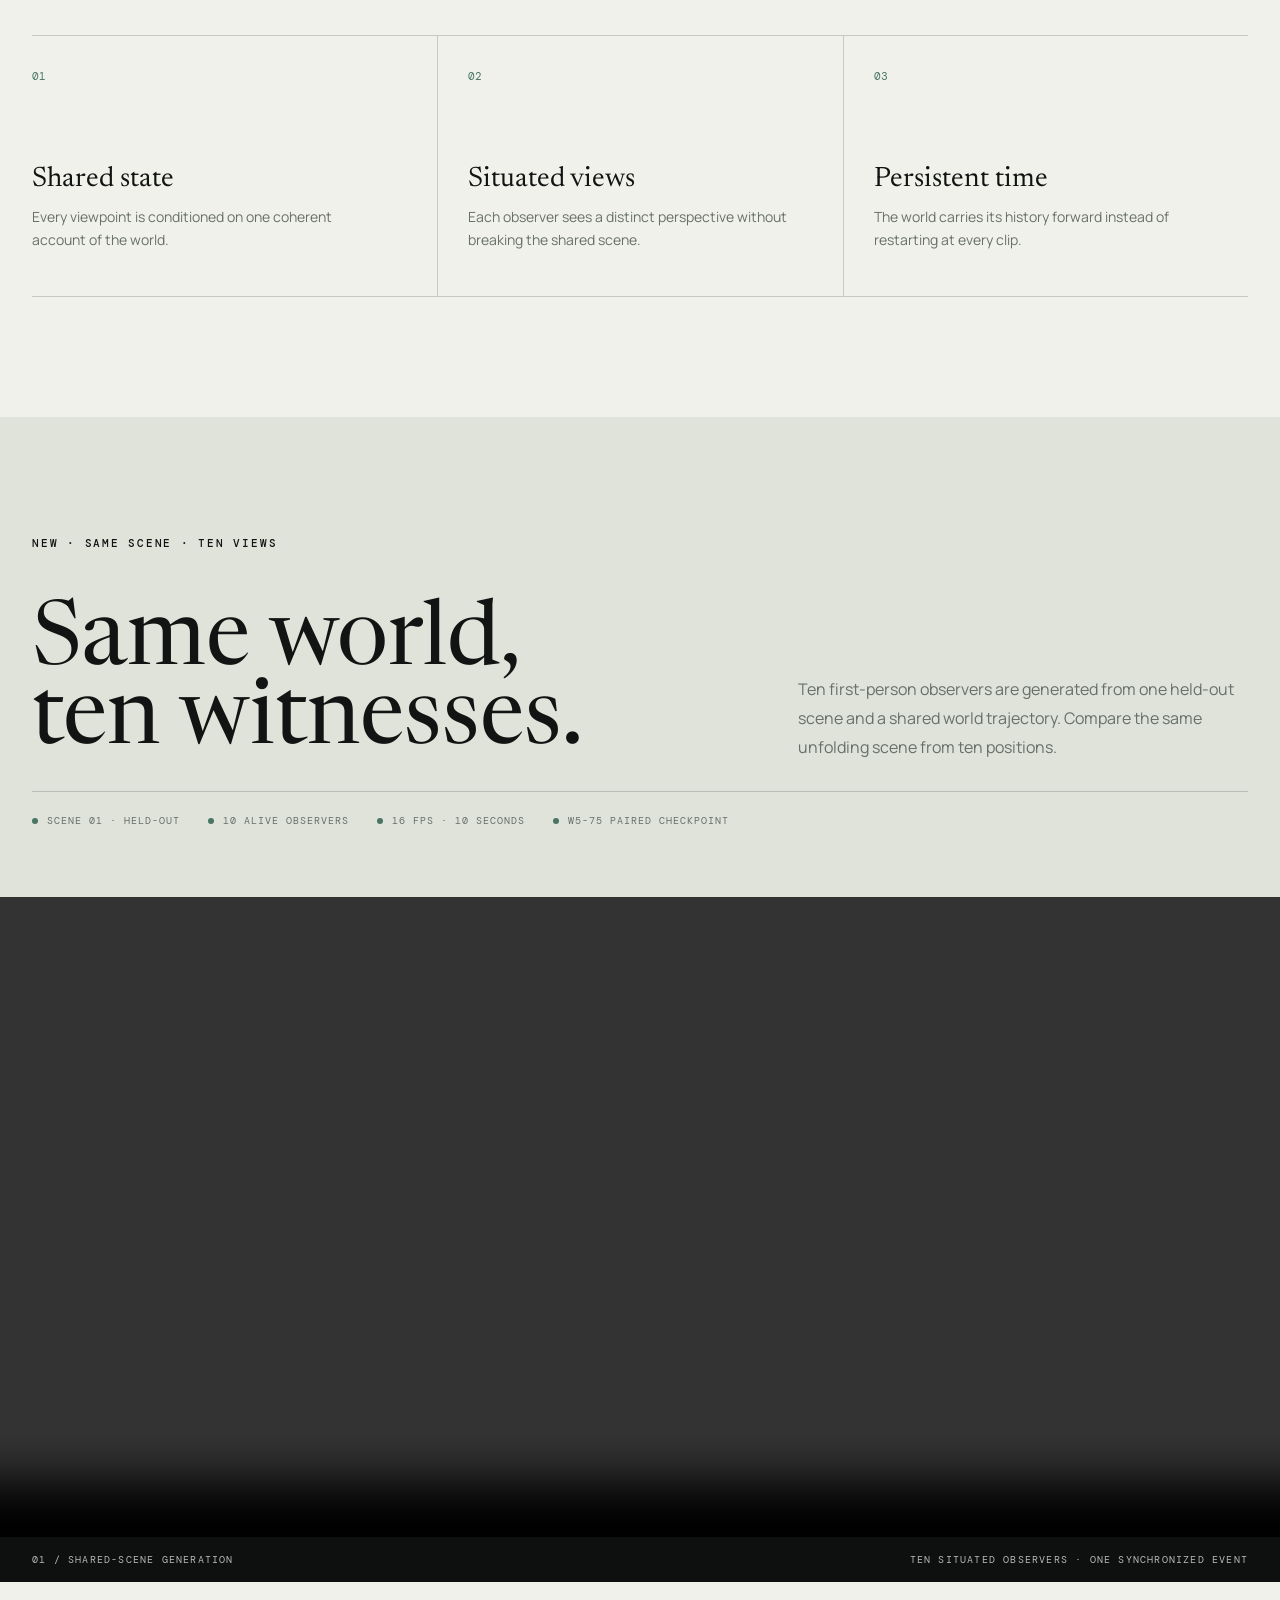
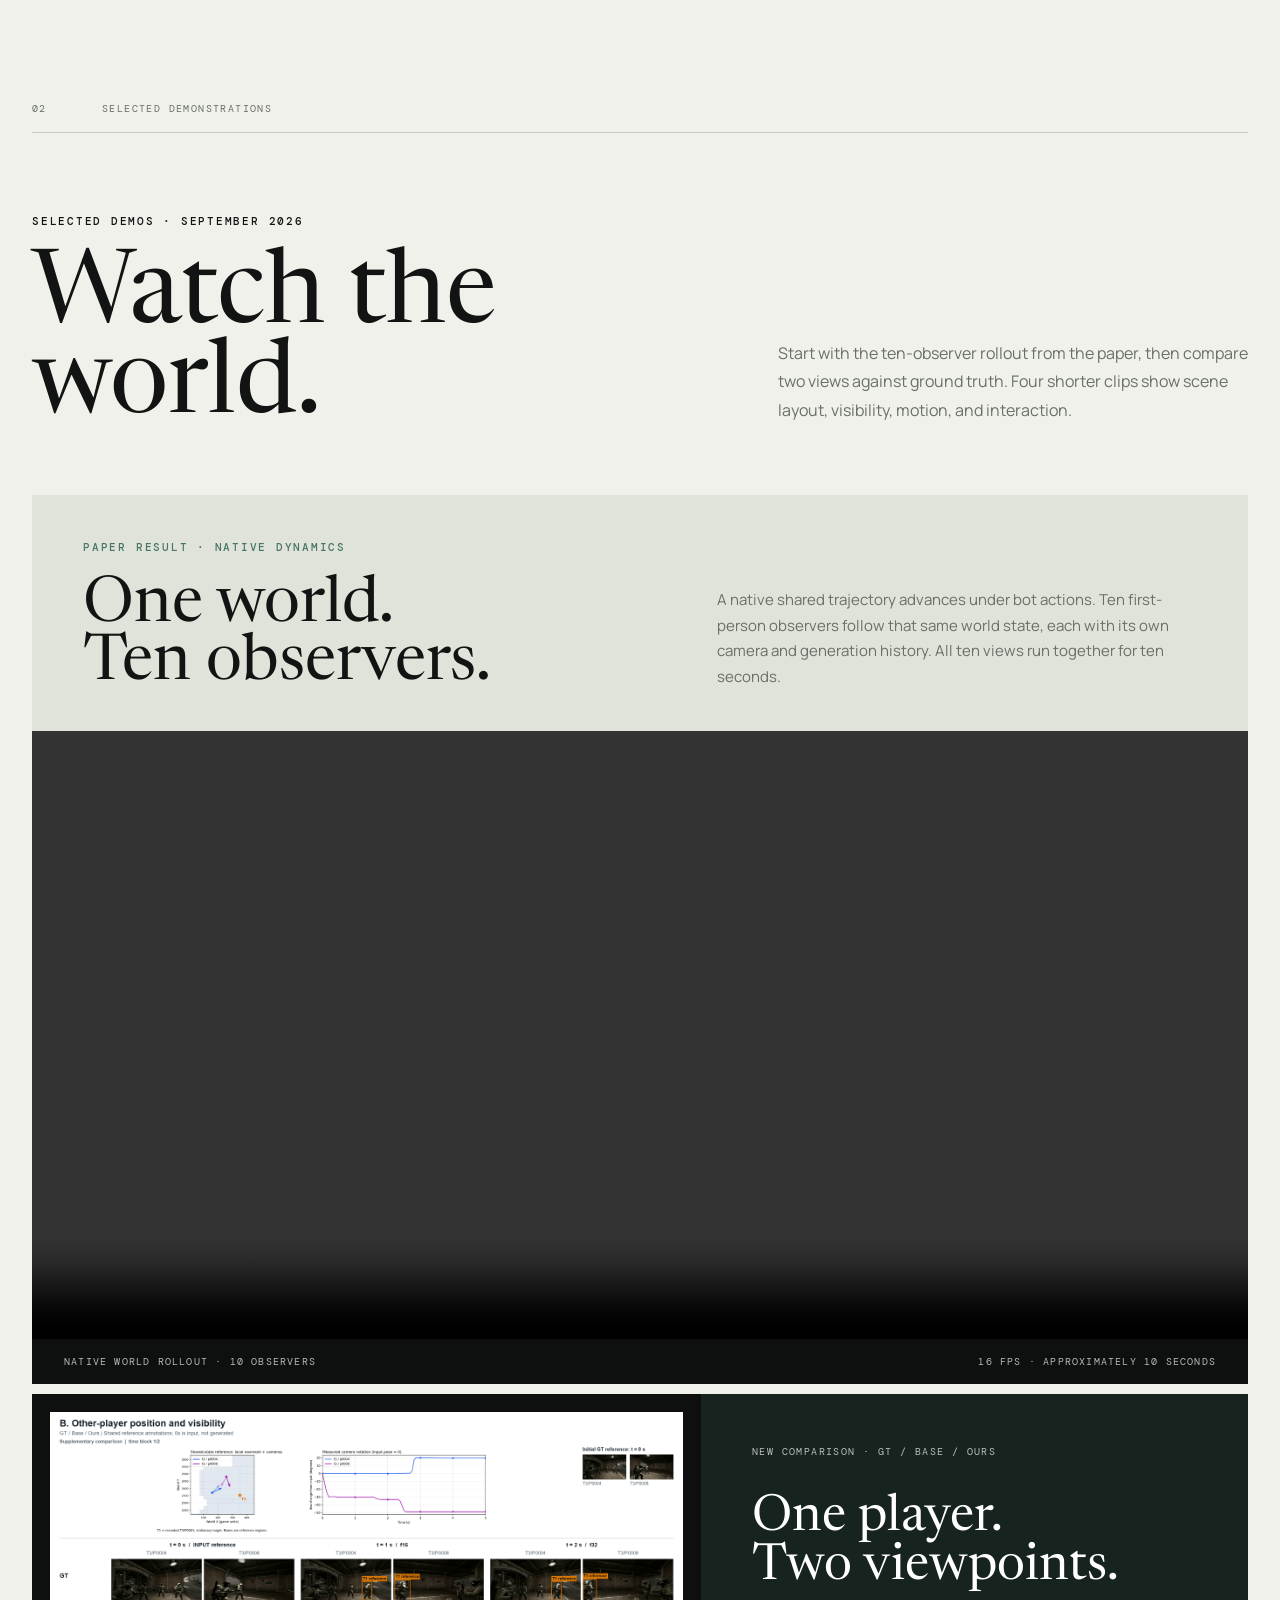
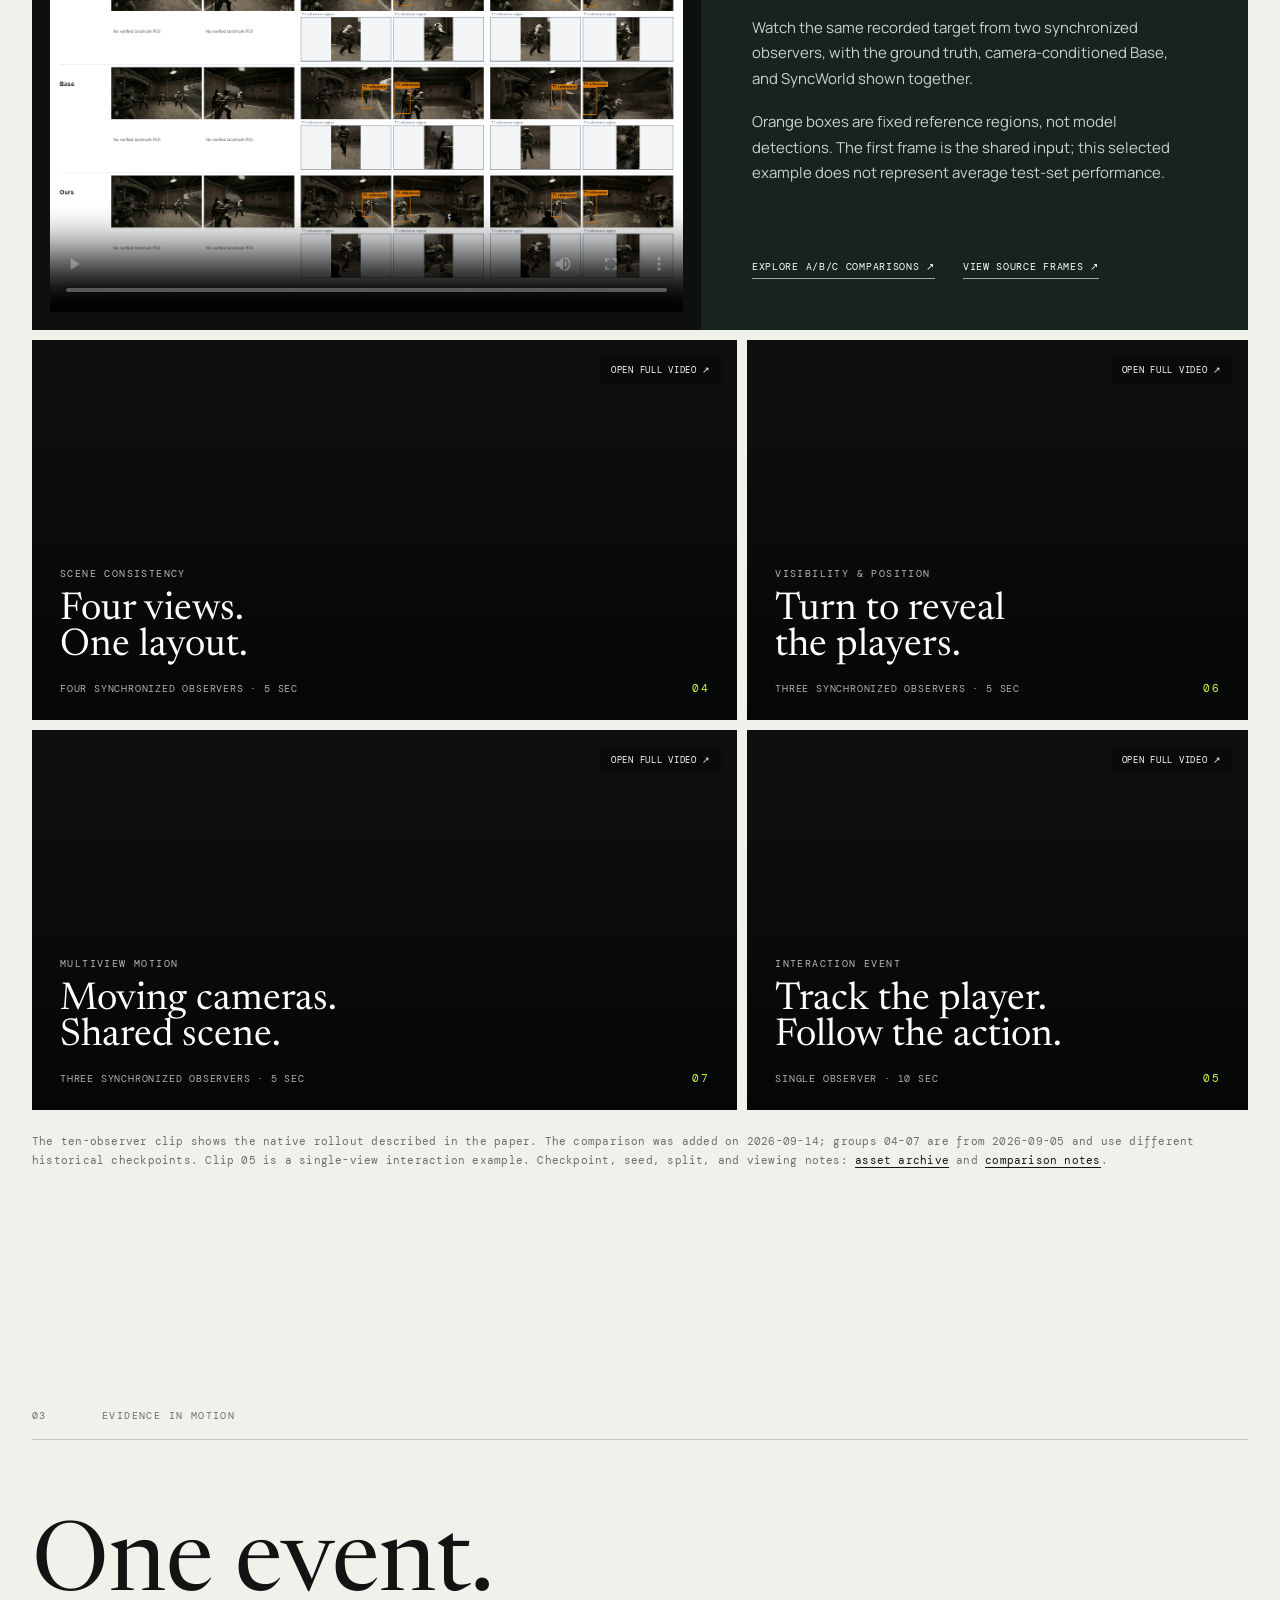
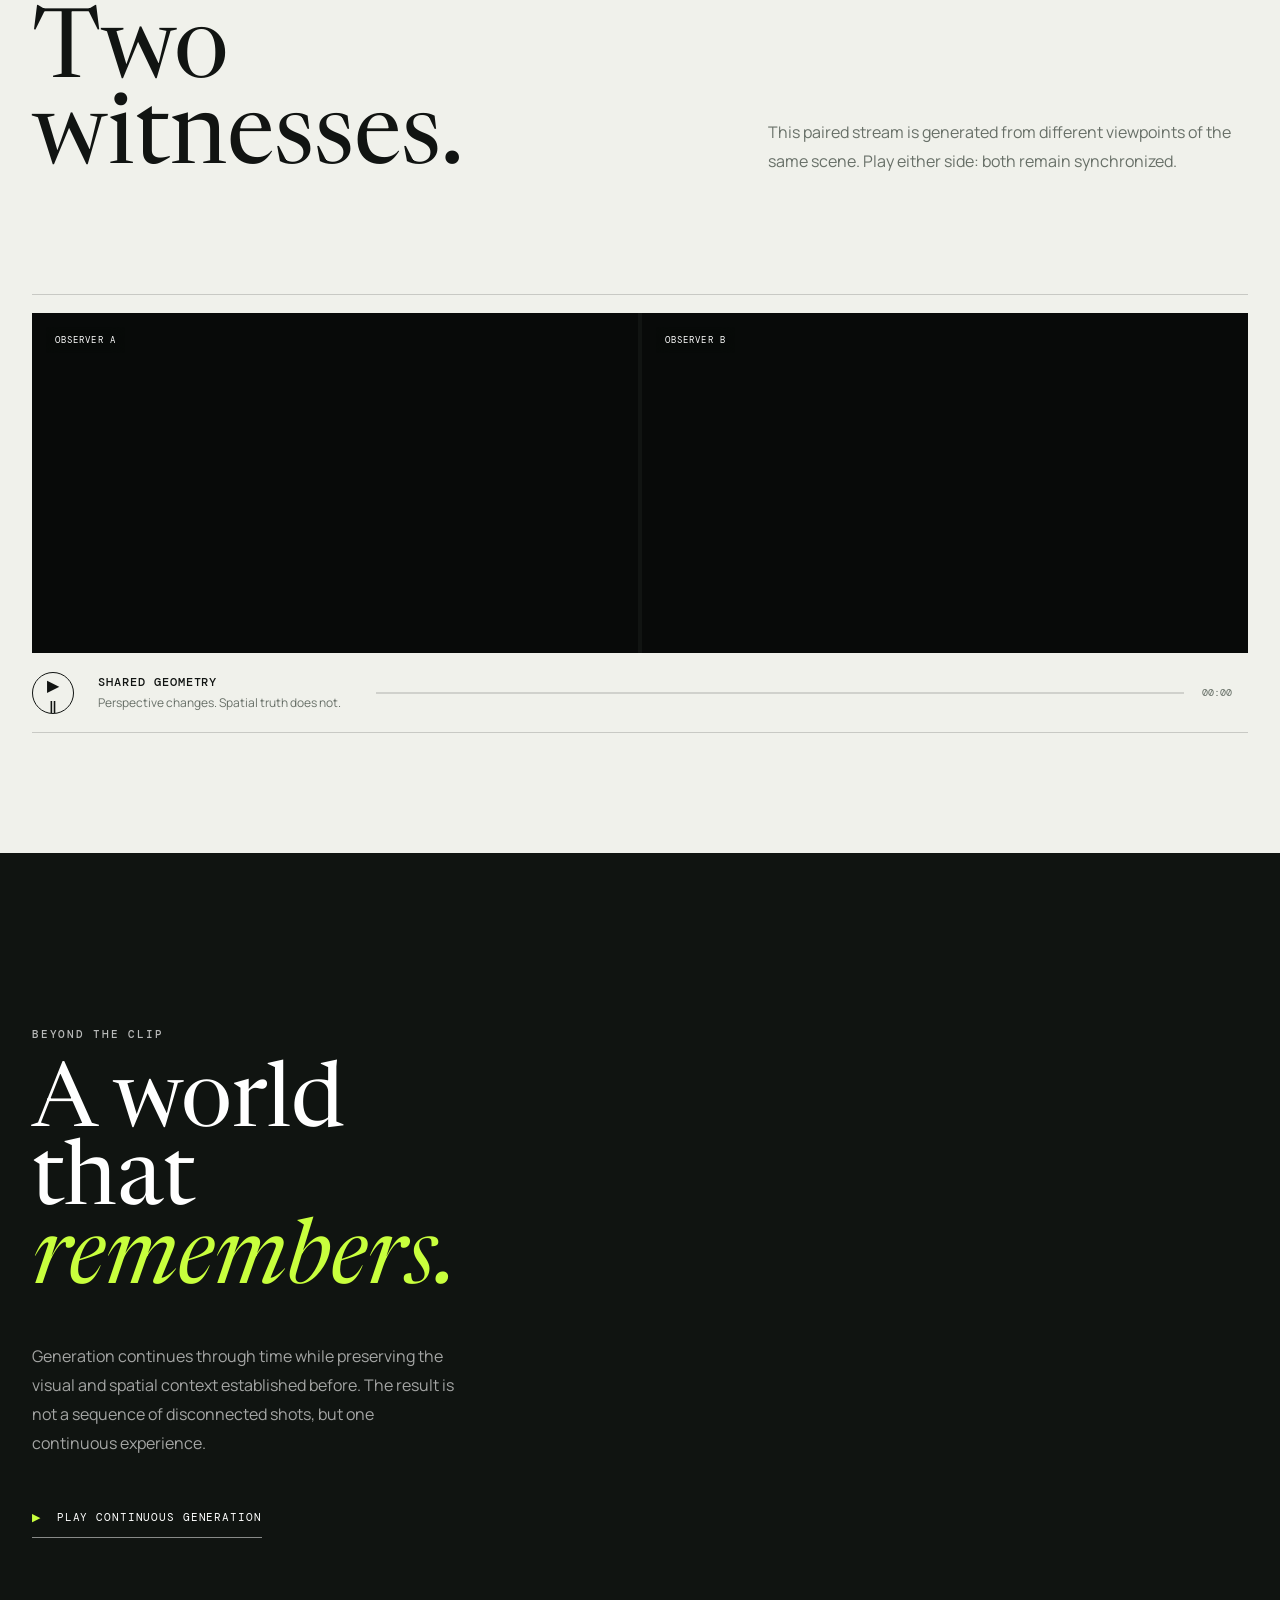
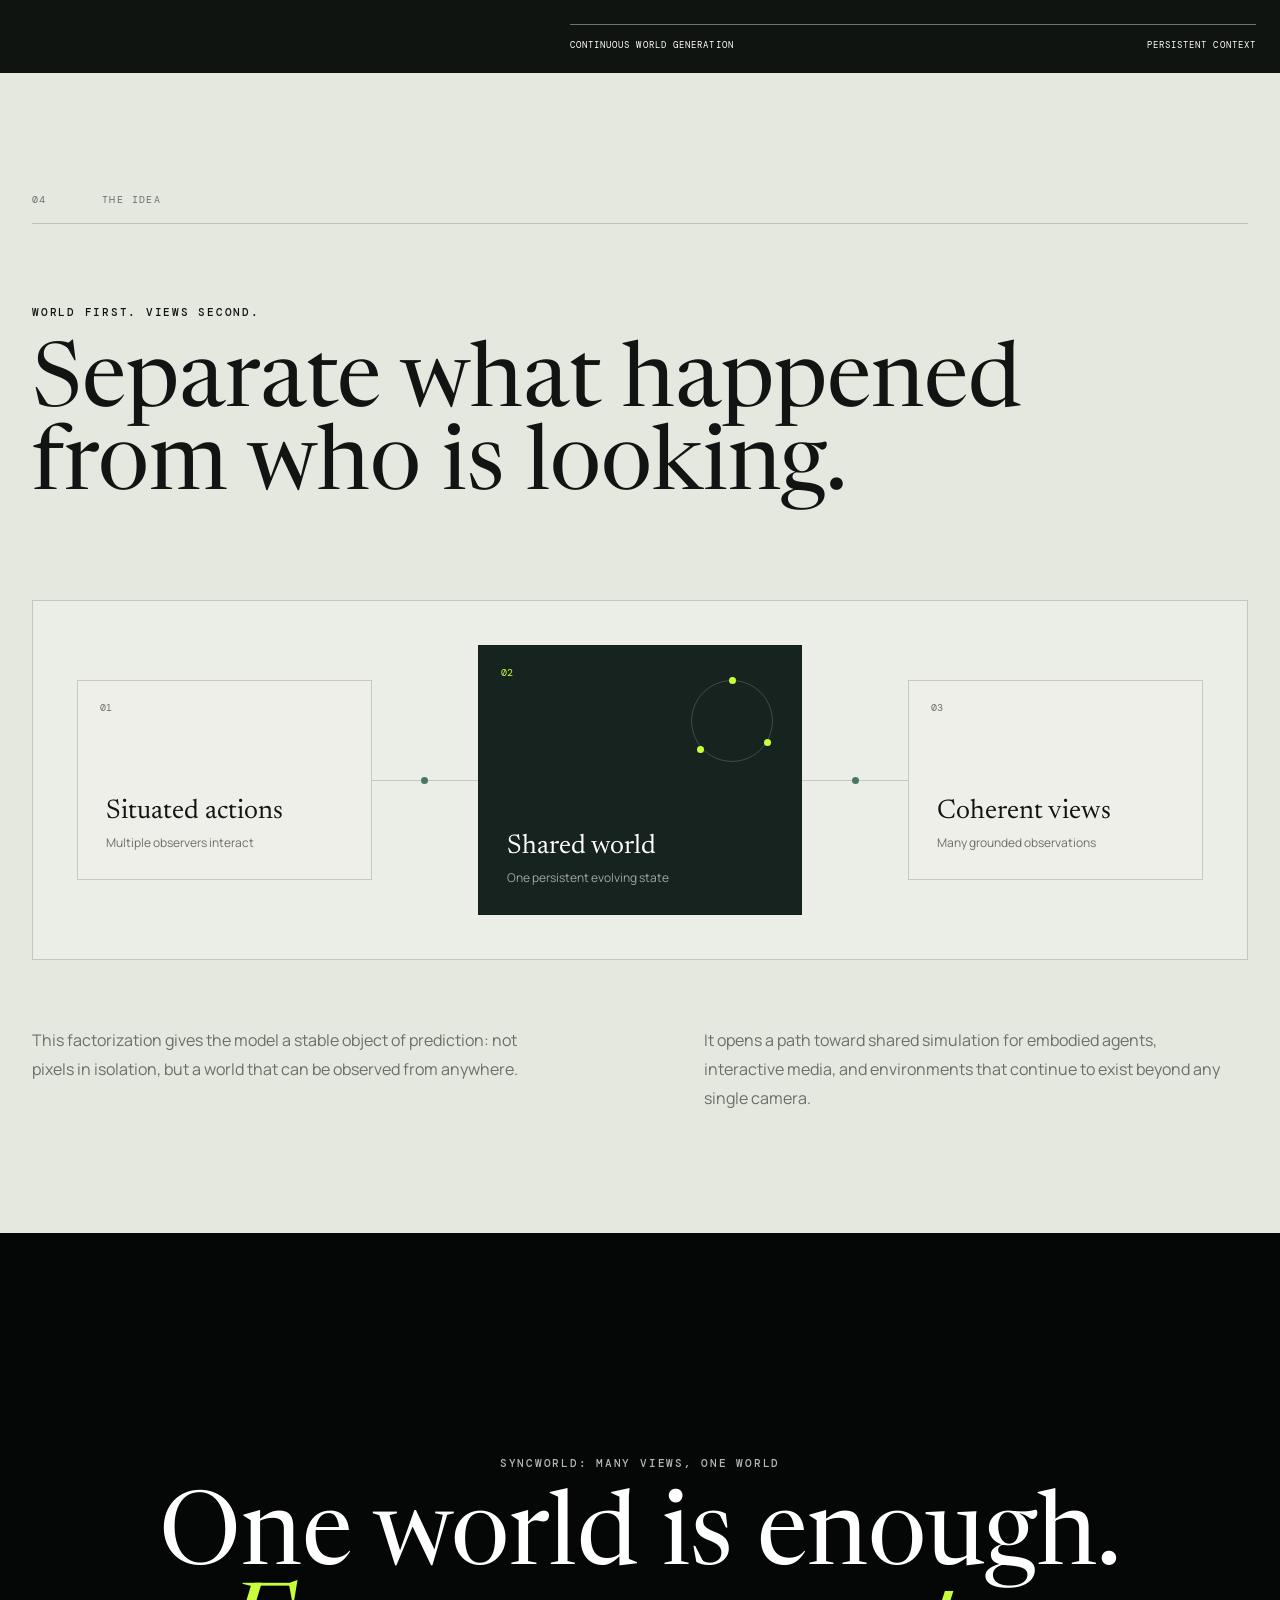
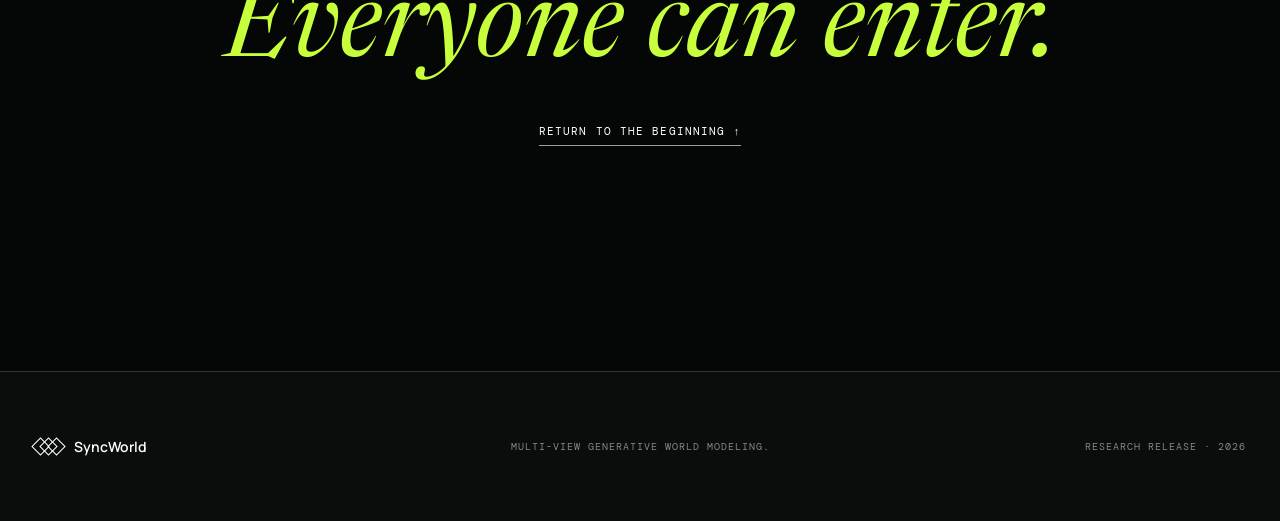
==== commit ea4eddf0: "Align SyncWorld project page and feature ten-view demo" ====
--- a/index.html
+++ b/index.html
@@ -4,26 +4,27 @@
   <meta charset="utf-8">
   <meta name="viewport" content="width=device-width, initial-scale=1">
   <meta name="theme-color" content="#0b0d0c">
-  <meta name="description" content="A multi-view world model that generates coherent observations of one shared, evolving world.">
-  <meta property="og:title" content="Multiview World Model">
-  <meta property="og:description" content="Many viewpoints. One evolving reality.">
+  <meta name="description" content="SyncWorld: Many Views, One World. A shared world state generates situated observations for multiple observers.">
+  <meta property="og:title" content="SyncWorld: Many Views, One World">
+  <meta property="og:description" content="One shared world, independently rendered views.">
   <meta property="og:type" content="website">
-  <title>Multiview World Model — One World, Many Views</title>
+  <title>SyncWorld: Many Views, One World</title>
+  <link rel="icon" type="image/svg+xml" href="favicon.svg">
   <link rel="stylesheet" href="styles.css">
 </head>
 <body>
   <header class="nav" aria-label="Primary navigation">
-    <a class="wordmark" href="#top" aria-label="Multiview World Model home">
+    <a class="wordmark" href="#top" aria-label="SyncWorld home">
       <span class="mark" aria-hidden="true"><i></i><i></i><i></i></span>
-      <span>MVWM</span>
+      <span>SyncWorld</span>
     </a>
     <nav>
       <a href="#world">The world</a>
-      <a href="#selected">Additional demos</a>
+      <a href="#selected">Selected demos</a>
       <a href="#demos">Paired demos</a>
       <a href="#approach">Approach</a>
     </nav>
-    <a class="nav-cta" href="#selected">Watch latest demos <span aria-hidden="true">↘</span></a>
+    <a class="nav-cta" href="#selected">Watch demos <span aria-hidden="true">↘</span></a>
   </header>
 
   <main id="top">
@@ -34,8 +35,8 @@
       <div class="hero-shade"></div>
       <div class="hero-grid" aria-hidden="true"></div>
       <div class="hero-content">
-        <p class="kicker light">Research release · 2026</p>
-        <h1 id="hero-title">Many viewpoints.<br><em>One evolving reality.</em></h1>
+        <p class="kicker light">SyncWorld · Research release 2026</p>
+        <h1 id="hero-title">Many views.<br><em>One world.</em></h1>
         <p class="hero-copy">A world model that keeps every observer grounded in the same scene, the same moment, and the same unfolding world.</p>
       </div>
       <div class="hero-foot">
@@ -62,7 +63,7 @@
       <div class="feature-heading reveal">
         <p class="kicker">New · Same scene · Ten views</p>
         <h2>Same world,<br>ten witnesses.</h2>
-        <p>Ten first-person observers are generated from one held-out scene, one moment, and one shared temporal seed. The viewpoints change. The geometry stays together.</p>
+        <p>Ten first-person observers are generated from one held-out scene and a shared world trajectory. Compare the same unfolding scene from ten positions.</p>
         <div class="feature-meta" aria-label="Demo details">
           <span>Scene 01 · held-out</span>
           <span>10 alive observers</span>
@@ -71,36 +72,37 @@
         </div>
       </div>
       <figure class="wide-film reveal">
-        <video autoplay muted loop playsinline preload="metadata">
+        <video controls autoplay muted loop playsinline preload="metadata" aria-label="Ten synchronized views of one held-out scene">
           <source src="assets/video/same-scene-ten-views.mp4" type="video/mp4">
         </video>
-        <figcaption><span>01 / Shared-scene generation</span><span>Ten situated observers · one synchronized event</span></figcaption>
+        <figcaption><span>01 / Shared-scene generation</span><span>Ten situated observers · one synchronized event</span><a class="ten-view-open" href="assets/video/same-scene-ten-views.mp4">Open full video ↗</a></figcaption>
       </figure>
     </section>
 
-    <section class="ten-view-feature" aria-label="Self-advancing world demo">
-      <div class="feature-heading reveal">
-        <p class="kicker">New · July 2026 — Ten views · Ten seconds</p>
-        <h2>The world<br>advances on its own.</h2>
-        <p>Here the model is given only a single observed instant. The world state is simulated forward from that moment — no future footage is consumed — and ten first-person views are generated from the same unfolding world, staying synchronized for the full ten seconds.</p>
-      </div>
-      <figure class="wide-film reveal">
-        <video autoplay muted loop playsinline preload="metadata">
-          <source src="assets/video/native-dynamics-ten-views.mp4" type="video/mp4">
-        </video>
-        <figcaption><span>02 / Inference-time dynamics</span><span>One simulated world · Ten situated observers</span></figcaption>
-      </figure>
-    </section>
-
     <section class="selected-section section-pad" id="selected" aria-labelledby="selected-title">
-      <div class="section-index reveal"><span>02</span><span>Additional demonstrations</span></div>
+      <div class="section-index reveal"><span>02</span><span>Selected demonstrations</span></div>
       <div class="selected-intro reveal">
         <div>
           <p class="kicker">Selected demos · September 2026</p>
-          <h2 id="selected-title">More views.</h2>
-        </div>
-        <p>A new side-by-side comparison joins four short studies of shared space, player interaction, visibility, and motion across views.</p>
-      </div>
+          <h2 id="selected-title">Watch the world.</h2>
+        </div>
+        <p>Start with the ten-observer rollout from the paper, then compare two views against ground truth. Four shorter clips show scene layout, visibility, motion, and interaction.</p>
+      </div>
+      <article class="selected-ten-view reveal" aria-labelledby="selected-ten-view-title">
+        <div class="selected-ten-view-heading">
+          <div>
+            <p class="kicker">Paper result · Native dynamics</p>
+            <h3 id="selected-ten-view-title">One world.<br>Ten observers.</h3>
+          </div>
+          <p>A native shared trajectory advances under bot actions. Ten first-person observers follow that same world state, each with its own camera and generation history. All ten views run together for ten seconds.</p>
+        </div>
+        <figure class="wide-film">
+          <video controls autoplay muted loop playsinline preload="metadata" aria-label="Ten synchronized first-person views of one native world trajectory">
+            <source src="assets/video/native-dynamics-ten-views.mp4" type="video/mp4">
+          </video>
+          <figcaption><span>Native world rollout · 10 observers</span><span>16 fps · approximately 10 seconds</span><a class="ten-view-open" href="assets/video/native-dynamics-ten-views.mp4">Open full video ↗</a></figcaption>
+        </figure>
+      </article>
       <article class="selected-update reveal" aria-labelledby="selected-update-title">
         <div class="selected-update-film">
           <video controls playsinline preload="metadata" poster="assets/video/selected-20260905/qualitative-20260914/B-block-1.png" aria-label="Ground truth, Base, and SyncWorld in two synchronized views">
@@ -123,24 +125,28 @@
           <video autoplay muted loop playsinline preload="metadata"><source src="assets/video/selected-20260905/04-four-view-scene.mp4" type="video/mp4"></video>
           <div class="selected-shade"></div>
           <div class="selected-card-copy"><span class="selected-number">04</span><p class="selected-tag">Scene consistency</p><h3>Four views.<br>One layout.</h3><p class="selected-meta">Four synchronized observers · 5 sec</p></div>
-        </article>
-        <article class="selected-card reveal">
-          <video autoplay muted loop playsinline preload="metadata"><source src="assets/video/selected-20260905/07-dynamic-camera-three-views.mp4" type="video/mp4"></video>
-          <div class="selected-shade"></div>
-          <div class="selected-card-copy"><span class="selected-number">07</span><p class="selected-tag">Multiview motion</p><h3>Dynamic camera,<br>shared motion.</h3><p class="selected-meta">Three synchronized observers · 5 sec</p></div>
+          <a class="selected-card-link" href="assets/video/selected-20260905/04-four-view-scene.mp4" aria-label="Open full four-view scene video"></a>
         </article>
         <article class="selected-card reveal">
           <video autoplay muted loop playsinline preload="metadata"><source src="assets/video/selected-20260905/06-player-reveal-three-views.mp4" type="video/mp4"></video>
           <div class="selected-shade"></div>
-          <div class="selected-card-copy"><span class="selected-number">06</span><p class="selected-tag">Visibility &amp; position</p><h3>From unseen<br>to seen.</h3><p class="selected-meta">Three views · 5 sec</p></div>
-        </article>
-        <article class="selected-card selected-card-wide selected-card-interaction reveal">
+          <div class="selected-card-copy"><span class="selected-number">06</span><p class="selected-tag">Visibility &amp; position</p><h3>Turn to reveal<br>the players.</h3><p class="selected-meta">Three synchronized observers · 5 sec</p></div>
+          <a class="selected-card-link" href="assets/video/selected-20260905/06-player-reveal-three-views.mp4" aria-label="Open full three-view visibility video"></a>
+        </article>
+        <article class="selected-card selected-card-wide reveal">
+          <video autoplay muted loop playsinline preload="metadata"><source src="assets/video/selected-20260905/07-dynamic-camera-three-views.mp4" type="video/mp4"></video>
+          <div class="selected-shade"></div>
+          <div class="selected-card-copy"><span class="selected-number">07</span><p class="selected-tag">Multiview motion</p><h3>Moving cameras.<br>Shared scene.</h3><p class="selected-meta">Three synchronized observers · 5 sec</p></div>
+          <a class="selected-card-link" href="assets/video/selected-20260905/07-dynamic-camera-three-views.mp4" aria-label="Open full three-view motion video"></a>
+        </article>
+        <article class="selected-card selected-card-interaction reveal">
           <video autoplay muted loop playsinline preload="metadata"><source src="assets/video/selected-20260905/05-player-tracking-and-firing.mp4" type="video/mp4"></video>
           <div class="selected-shade"></div>
           <div class="selected-card-copy"><span class="selected-number">05</span><p class="selected-tag">Interaction event</p><h3>Track the player.<br>Follow the action.</h3><p class="selected-meta">Single observer · 10 sec</p></div>
-        </article>
-      </div>
-      <p class="selected-note reveal">The GT / Base / Ours comparison was added on 2026-09-14; groups 04–07 are from 2026-09-05. Checkpoint, seed, split, and viewing notes live in the <a href="assets/video/selected-20260905/README.md">asset archive</a> and <a href="assets/video/selected-20260905/qualitative-20260914/README.md">comparison notes</a>.</p>
+          <a class="selected-card-link" href="assets/video/selected-20260905/05-player-tracking-and-firing.mp4" aria-label="Open full single-view interaction video"></a>
+        </article>
+      </div>
+      <p class="selected-note reveal">The ten-observer clip shows the native rollout described in the paper. The comparison was added on 2026-09-14; groups 04–07 are from 2026-09-05 and use different historical checkpoints. Clip 05 is a single-view interaction example. Checkpoint, seed, split, and viewing notes: <a href="assets/video/selected-20260905/README.md">asset archive</a> and <a href="assets/video/selected-20260905/qualitative-20260914/README.md">comparison notes</a>.</p>
     </section>
 
     <section class="demo-section section-pad" id="demos">
@@ -203,7 +209,7 @@
       <video autoplay muted loop playsinline preload="metadata"><source src="assets/video/same-scene-ten-views.mp4" type="video/mp4"></video>
       <div class="closing-shade"></div>
       <div class="closing-copy reveal">
-        <p class="kicker light">Multiview World Model</p>
+        <p class="kicker light">SyncWorld: Many Views, One World</p>
         <h2>One world is enough.<br><em>Everyone can enter.</em></h2>
         <a href="#top">Return to the beginning <span aria-hidden="true">↑</span></a>
       </div>
@@ -211,7 +217,7 @@
   </main>
 
   <footer>
-    <a class="wordmark" href="#top"><span class="mark" aria-hidden="true"><i></i><i></i><i></i></span><span>MVWM</span></a>
+    <a class="wordmark" href="#top"><span class="mark" aria-hidden="true"><i></i><i></i><i></i></span><span>SyncWorld</span></a>
     <p>Multi-view generative world modeling.</p>
     <p>Research release · 2026</p>
   </footer>
--- a/styles.css
+++ b/styles.css
@@ -68,13 +68,19 @@
 .feature-meta span { display: inline-flex; align-items: center; gap: 9px; }
 .feature-meta span::before { content: ''; width: 6px; height: 6px; border-radius: 50%; background: #4a7566; }
 .wide-film { margin: 0; background: #080a09; }
-.wide-film video { min-height: 280px; aspect-ratio: 40 / 9; object-fit: cover; }
+.wide-film video { height: auto; object-fit: contain; }
 .wide-film figcaption { display: flex; justify-content: space-between; padding: 16px 32px; color: rgba(255,255,255,.7); background: #0d100e; font: 400 10px var(--mono); letter-spacing: .12em; text-transform: uppercase; }
+.ten-view-open { display: none; color: white; border-bottom: 1px solid rgba(255,255,255,.6); }
 
 .selected-section { background: var(--paper); }
 .selected-intro { display: grid; grid-template-columns: 1fr .8fr; align-items: end; gap: 8vw; padding: 82px 0 62px; }
 .selected-intro h2 { margin: 0; font: 400 clamp(60px, 8vw, 112px)/.88 var(--serif); }
 .selected-intro > p { max-width: 470px; justify-self: end; margin: 0 0 8px; color: var(--muted); font-size: 16px; line-height: 1.8; }
+.selected-ten-view { margin-bottom: 10px; background: #dfe3da; }
+.selected-ten-view-heading { display: grid; grid-template-columns: 1fr 1fr; align-items: end; gap: 30px; padding: 46px clamp(24px, 4vw, 58px) 38px; }
+.selected-ten-view-heading .kicker { color: #4a7566; }
+.selected-ten-view-heading h3 { margin: 0; font: 400 clamp(46px, 5vw, 72px)/.9 var(--serif); }
+.selected-ten-view-heading > p { max-width: 480px; justify-self: end; margin: 0 0 4px; color: var(--muted); font-size: 15px; line-height: 1.7; }
 .selected-update { display: grid; grid-template-columns: minmax(0, 1.1fr) minmax(320px, .9fr); margin-bottom: 10px; color: white; background: #17231e; }
 .selected-update-film { min-width: 0; display: grid; place-items: center; padding: 18px; background: #0d100e; }
 .selected-update-film video { width: 100%; max-height: 520px; object-fit: contain; background: #0d100e; }
@@ -91,6 +97,9 @@
 .selected-card-interaction { min-height: 330px; }
 .selected-card video { position: absolute; inset: 0; width: 100%; height: 100%; object-fit: cover; transition: transform .7s ease; }
 .selected-card:hover video { transform: scale(1.035); }
+.selected-card-link { position: absolute; z-index: 2; inset: 0; }
+.selected-card-link::after { content: 'Open full video ↗'; position: absolute; top: 16px; right: 16px; padding: 8px 10px; color: white; background: rgba(8,10,9,.72); font: 400 9px var(--mono); letter-spacing: .08em; text-transform: uppercase; }
+.selected-card-link:focus-visible { outline: 3px solid var(--acid); outline-offset: -3px; }
 .selected-shade { position: absolute; inset: 0; background: linear-gradient(180deg, rgba(3,4,4,.05) 22%, rgba(3,4,4,.82) 100%); }
 .selected-card-copy { position: absolute; inset: auto 28px 25px; }
 .selected-number { position: absolute; right: 0; bottom: 0; color: var(--acid); font: 400 11px var(--mono); letter-spacing: .13em; }
@@ -144,10 +153,10 @@
   .nav { height: 68px; padding: 0 20px; grid-template-columns: 1fr auto; }.nav nav{display:none}.nav-cta{font-size:11px}
   .hero-content { width: calc(100% - 40px); margin: 0 20px 112px; }.hero h1{font-size:clamp(53px,16vw,78px)}.hero-copy{max-width:480px;font-size:14px}.hero-foot{inset:auto 20px 22px;grid-template-columns:1fr auto}.hero-foot .live{display:none}
   .manifesto-copy,.feature-heading,.demo-intro,.memory-section,.approach-note { grid-template-columns: 1fr; }.manifesto-copy{gap:34px;padding:60px 0 80px}.display{font-size:48px}.world-principles{grid-template-columns:1fr}.world-principles article{min-height:190px;padding:24px 0}.world-principles article+article{padding-left:0;border-left:0;border-top:1px solid var(--line)}.world-principles h3{margin-top:44px}
-  .ten-view-feature{padding-top:88px}.feature-heading{width:calc(100% - 40px);gap:30px;margin-bottom:50px}.feature-heading h2{font-size:64px}.feature-heading>p:not(.kicker){justify-self:start}.wide-film video{aspect-ratio:2/1}.wide-film figcaption{padding:14px 20px}.wide-film figcaption span:last-child{display:none}
-  .selected-intro{grid-template-columns:1fr;gap:30px;padding:60px 0 40px}.selected-intro>p{justify-self:start}.selected-update{grid-template-columns:1fr}.selected-update-film{padding:12px}.selected-update-copy{padding:28px 24px}.selected-update-copy h3{margin:18px 0}.selected-update-links{margin-top:0}.selected-grid{grid-template-columns:1fr;gap:8px}.selected-card,.selected-card-wide,.selected-card-interaction{grid-column:auto;min-height:72vw}.selected-card-copy{inset:auto 20px 20px}.selected-card h3{font-size:40px}.selected-number{right:0}.selected-note{margin-top:18px}
-  .demo-intro{gap:30px;padding:60px 0 40px}.demo-intro h2{font-size:68px}.demo-intro p{justify-self:start}.film-grid{grid-template-columns:1fr}.film-controls{grid-template-columns:46px 1fr 42px}.film-controls .timeline{display:none}.sync-demo+.sync-demo{margin-top:70px}
-  .memory-section{min-height:0}.memory-copy{padding:90px 20px}.memory-copy h2{font-size:66px}.memory-film{min-height:58vw}
+  .ten-view-feature{padding-top:88px}.feature-heading{width:calc(100% - 40px);gap:30px;margin-bottom:50px}.feature-heading h2{font-size:64px}.feature-heading>p:not(.kicker){justify-self:start}.wide-film figcaption{padding:8px 20px;align-items:center;gap:14px}.wide-film figcaption span:last-of-type{display:none}.ten-view-open{display:inline-flex;min-height:44px;align-items:center;flex-shrink:0}
+  .selected-intro{grid-template-columns:1fr;gap:30px;padding:60px 0 40px}.selected-intro>p{justify-self:start}.selected-ten-view-heading{grid-template-columns:1fr;gap:20px;padding:28px 24px}.selected-ten-view-heading>p{justify-self:start}.selected-update{grid-template-columns:1fr}.selected-update-film{padding:12px}.selected-update-copy{padding:28px 24px}.selected-update-copy h3{margin:18px 0}.selected-update-links{margin-top:0}.selected-grid{grid-template-columns:1fr;gap:8px}.selected-card,.selected-card-wide,.selected-card-interaction{grid-column:auto;min-height:72vw}.selected-card video{height:calc(100% - 100px);object-fit:contain;object-position:center top}.selected-card-copy{inset:auto 20px 20px}.selected-card h3{font-size:40px}.selected-number{right:0}.selected-note{margin-top:18px}
+  .demo-intro{gap:30px;padding:60px 0 40px}.demo-intro h2{font-size:clamp(54px, 9vw, 68px)}.demo-intro p{justify-self:start}.film-grid{grid-template-columns:1fr}.film-controls{grid-template-columns:46px 1fr 42px}.film-controls .timeline{display:none}.sync-demo+.sync-demo{margin-top:70px}
+  .memory-section{min-height:0}.memory-copy{min-width:0;padding:90px 20px}.memory-copy h2{font-size:clamp(50px, 13vw, 66px)}.memory-film{min-height:58vw}
   .approach-title{padding:60px 0}.approach-title h2{font-size:56px}.system-map{grid-template-columns:1fr;padding:20px}.map-line{height:48px;width:1px;justify-self:center}.map-line i{margin:20px 0 0 -3px}.map-node,.map-node.core{min-height:180px}.approach-note{gap:28px;margin-top:46px}
   .closing{min-height:72svh}.closing h2{font-size:58px}footer{grid-template-columns:1fr 1fr;min-height:120px;padding:24px 20px}footer p:nth-child(2){display:none}
 }
